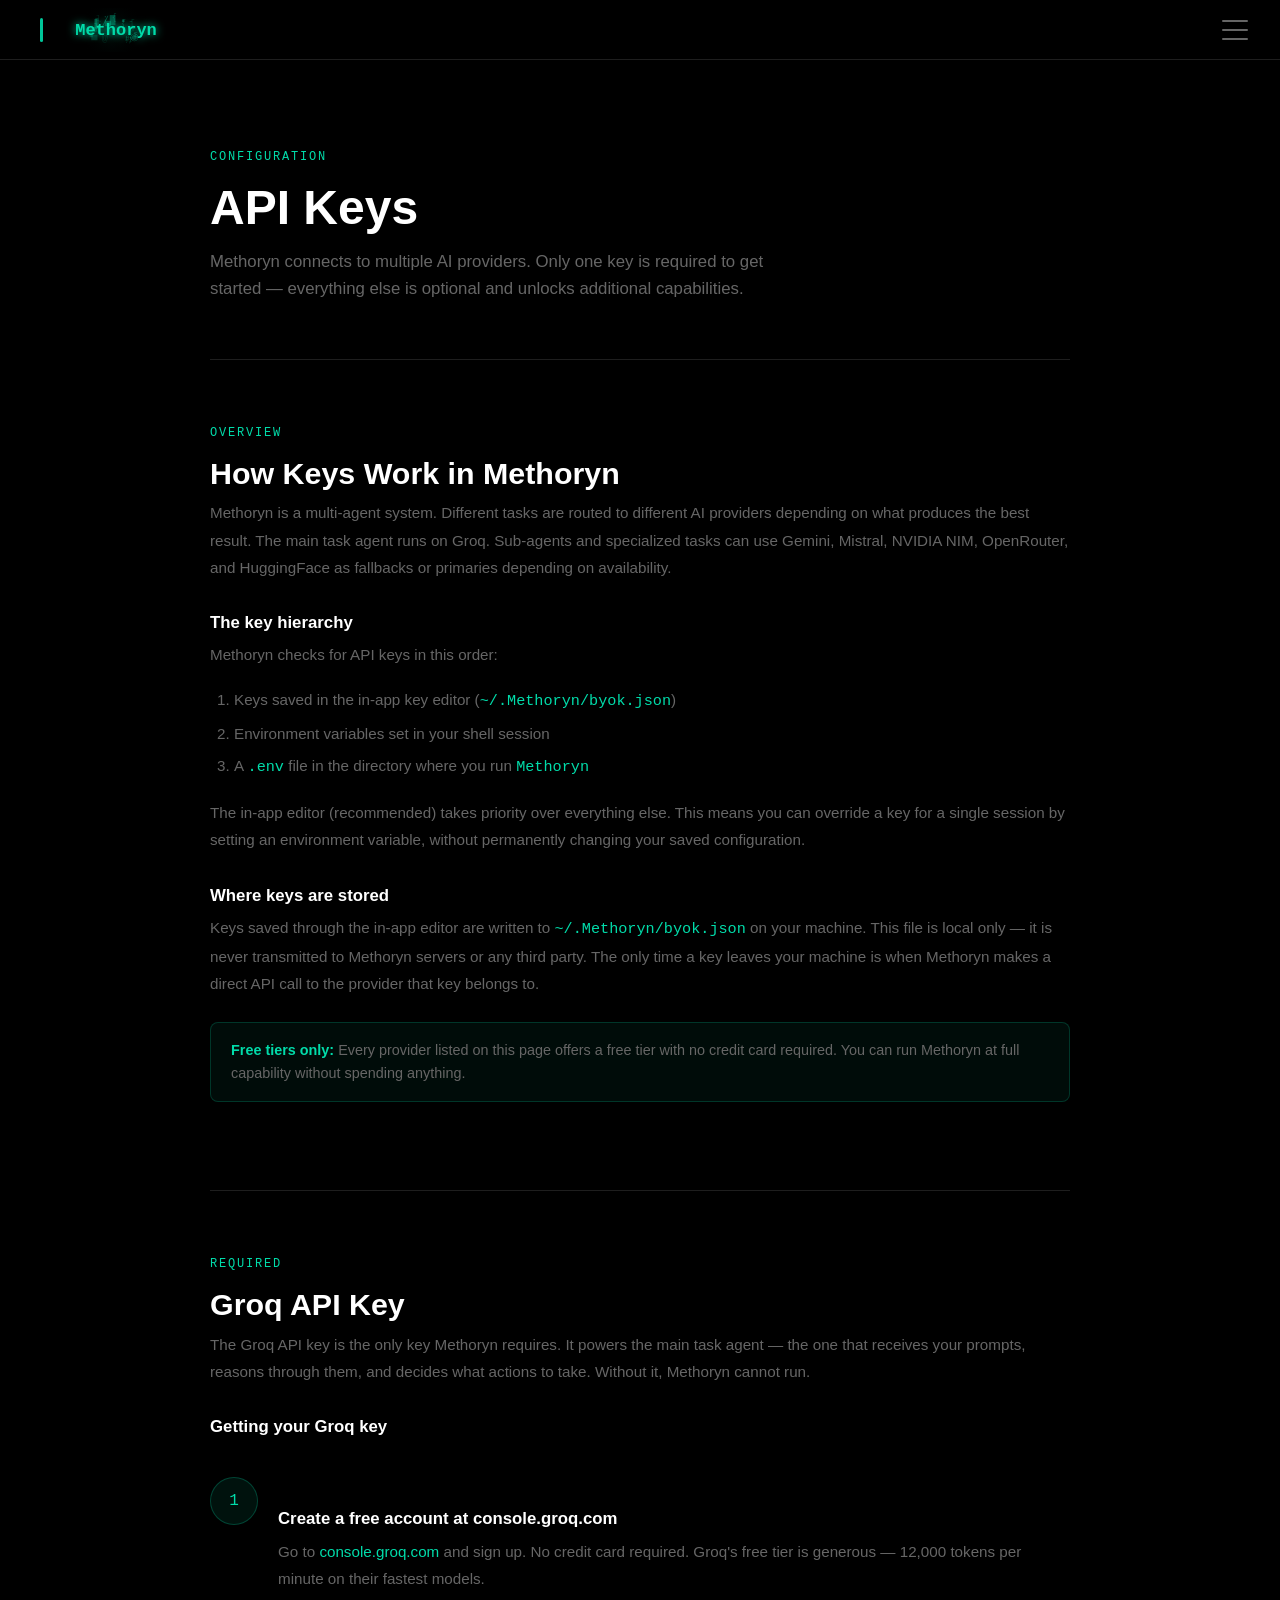
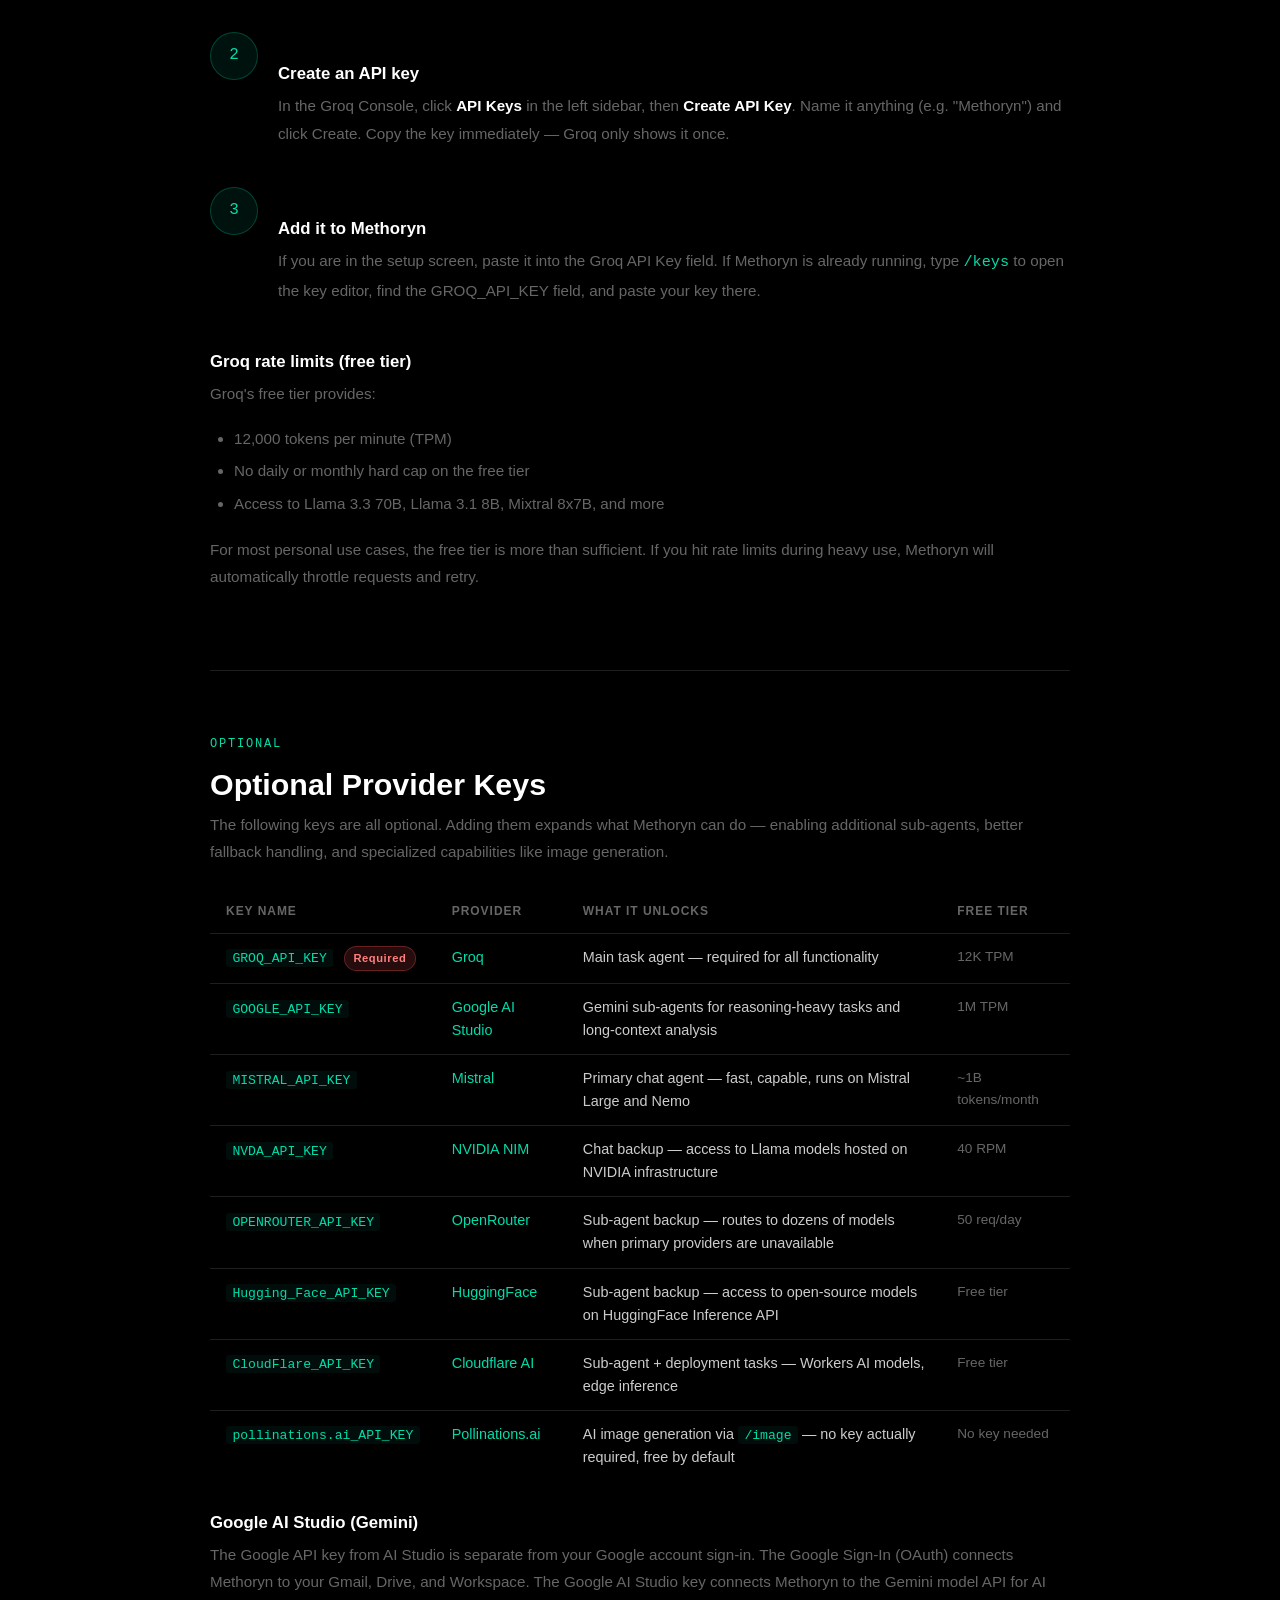
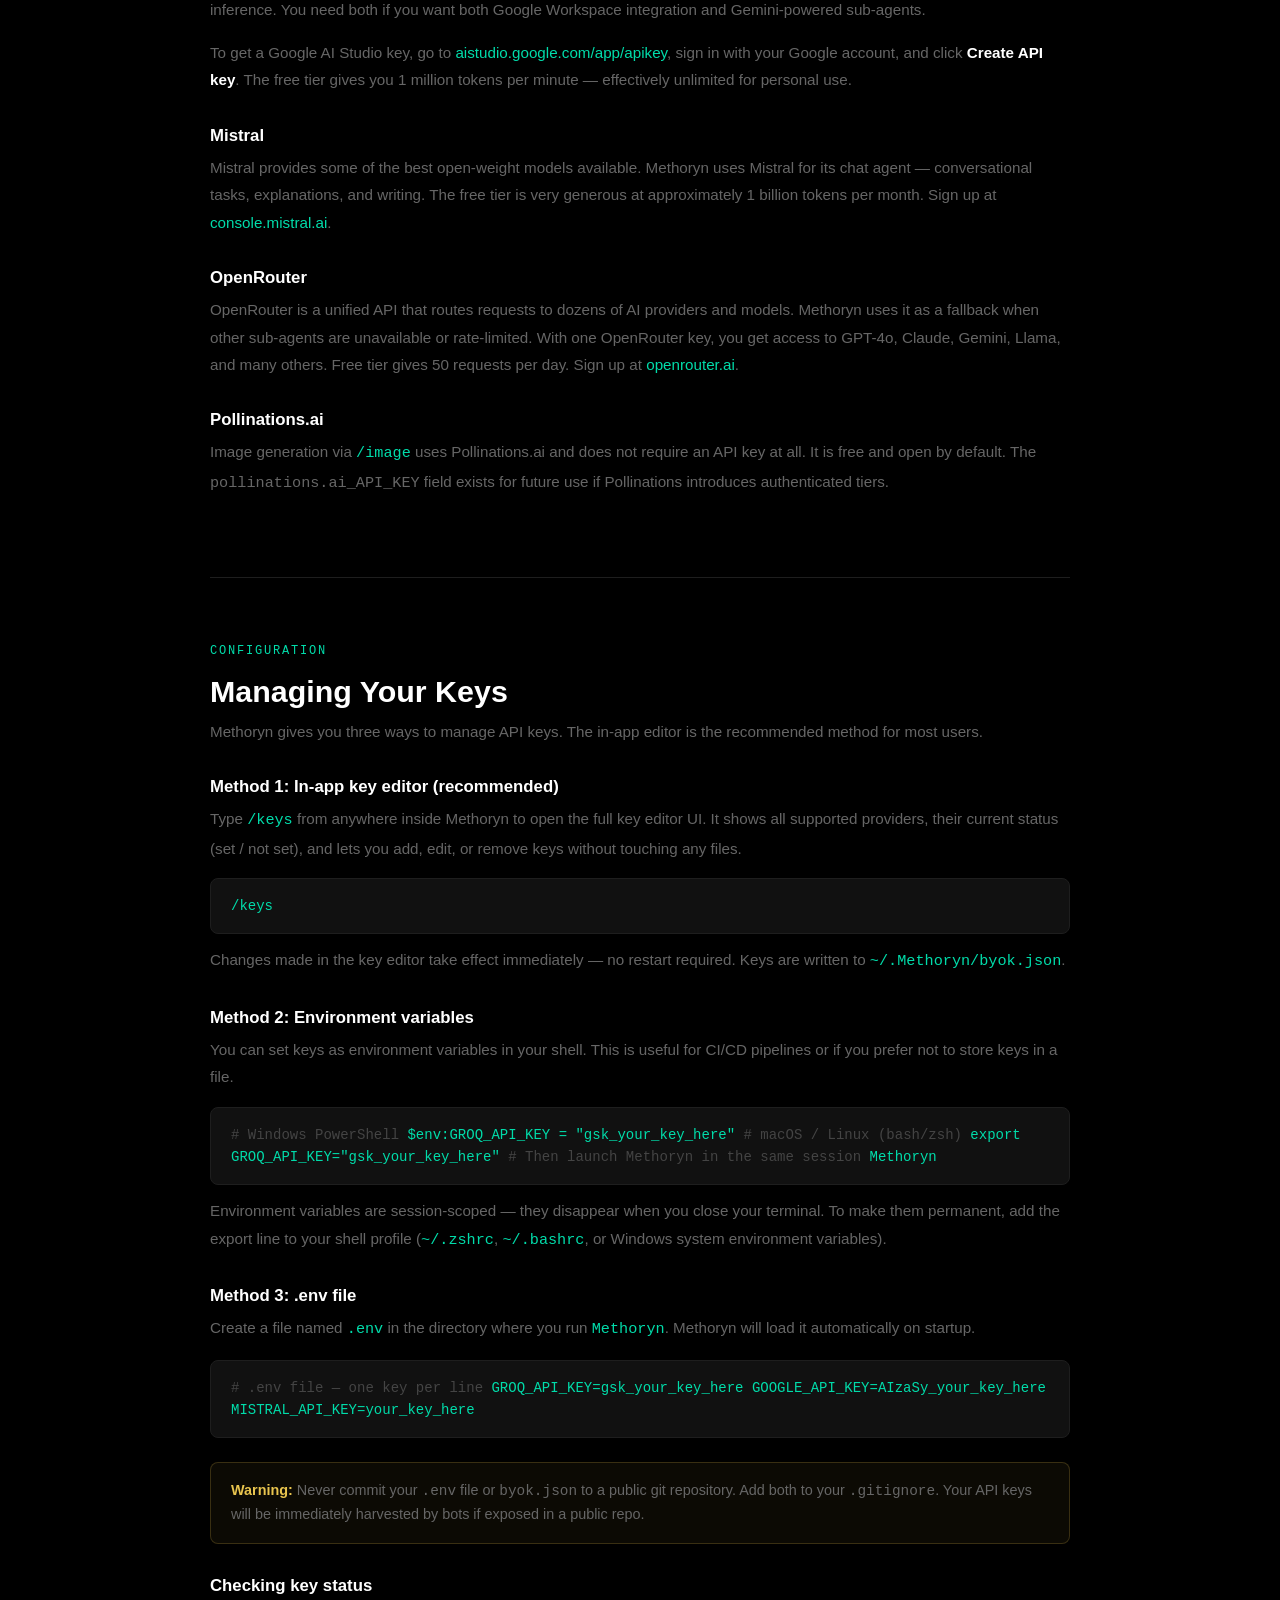
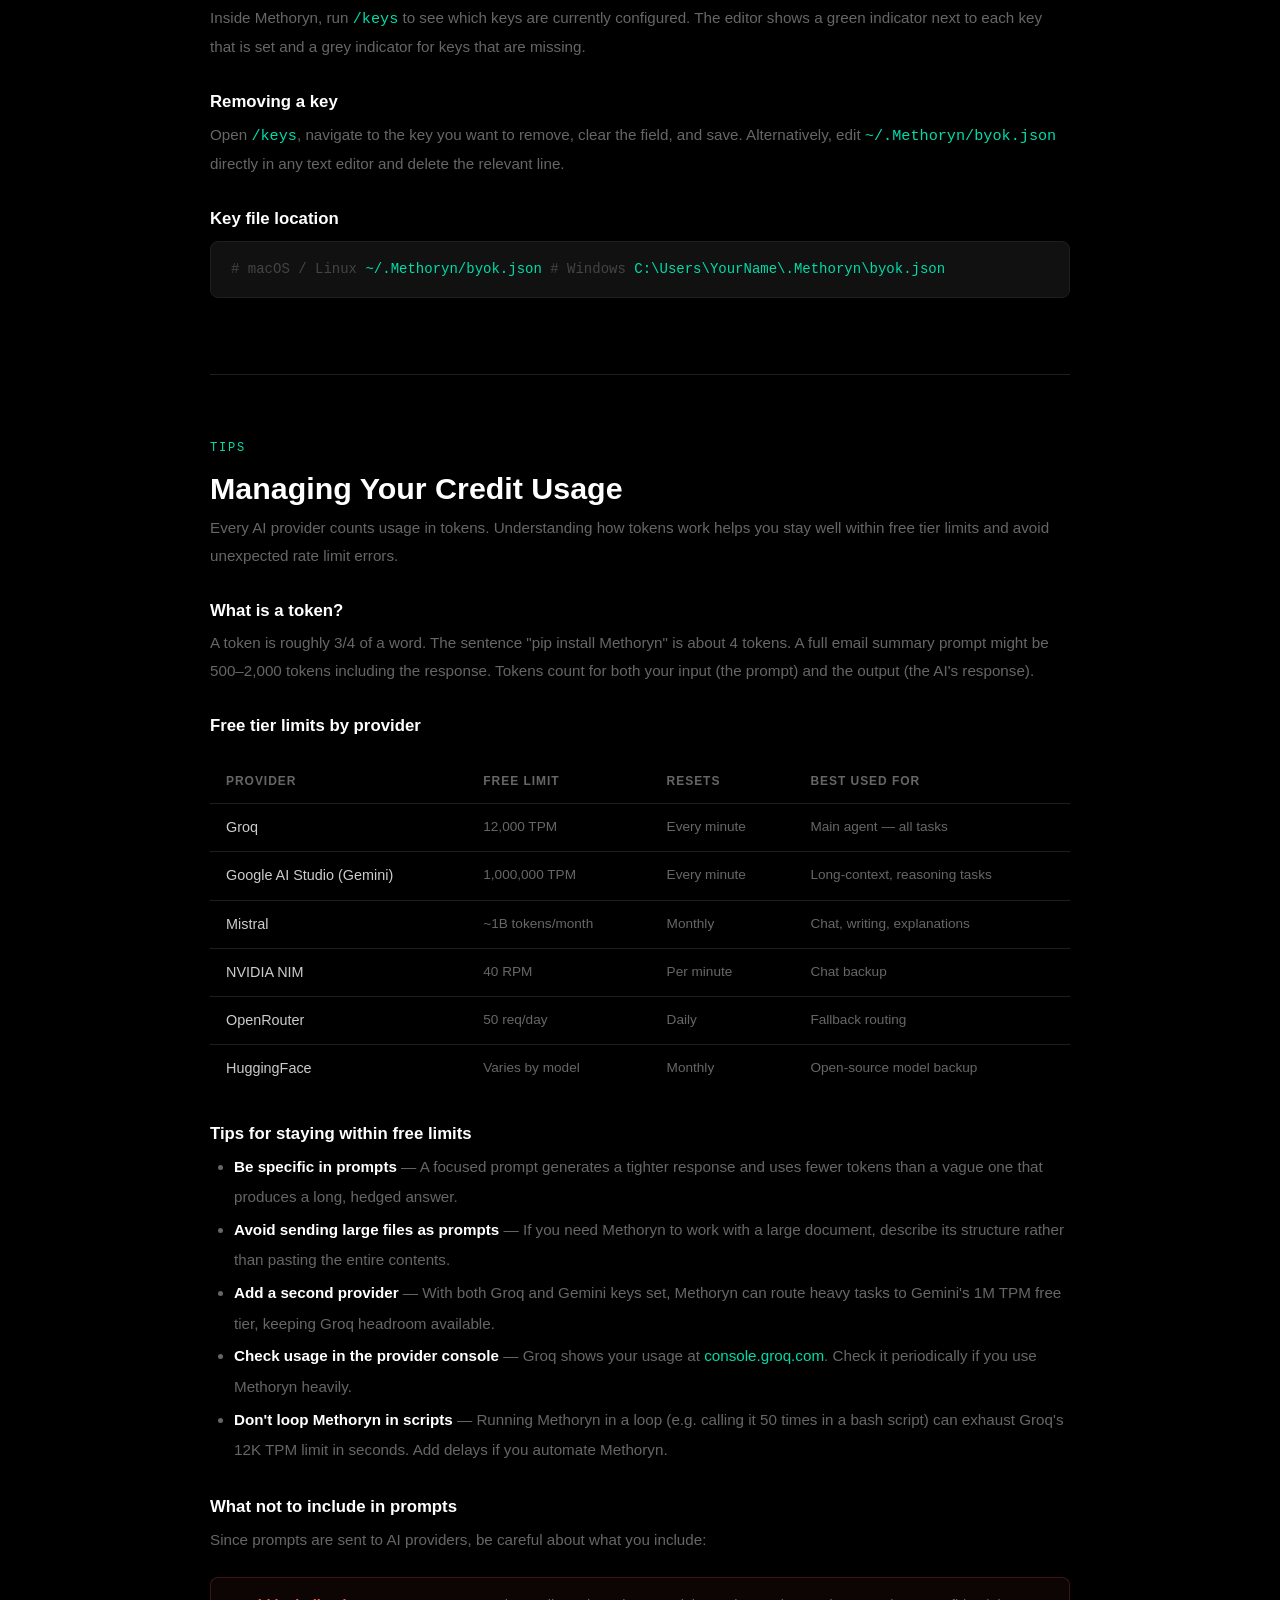
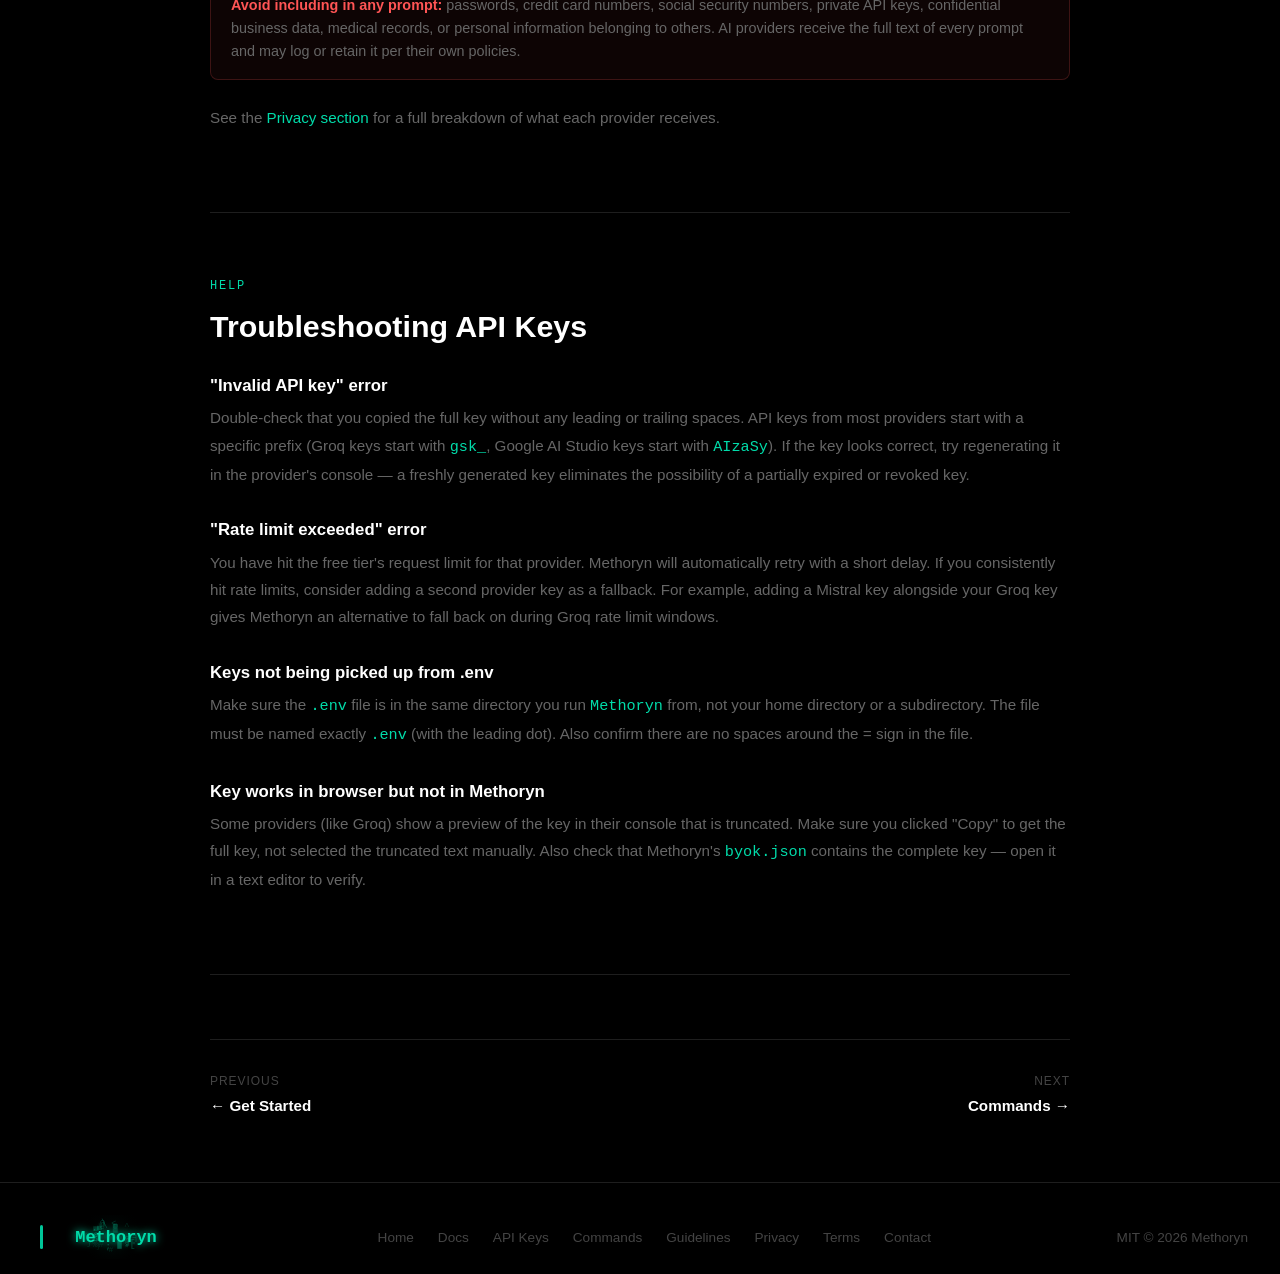
==== api-keys.html @ 59ff9426 "site: update to v0.1.38" ====
<!DOCTYPE html>
<html lang="en">
<head>
  <meta charset="UTF-8"/>
  <meta name="viewport" content="width=device-width, initial-scale=1.0"/>
  <title>API Keys — Methoryn</title>
  <meta name="description" content="Configure API keys for Methoryn — Groq, Gemini, Mistral, NVIDIA, OpenRouter, HuggingFace, Cloudflare, and more."/>
  <link rel="icon" type="image/svg+xml" href="favicon.svg"/>
  <link rel="stylesheet" href="style.css"/>
</head>
<body class="page">

  <!-- ── Nav ── -->
  <nav>
    <a class="nav-logo" href="index.html"><canvas id="Methoryn-logo-nav" style="display:block; width:160px; height:44px;"></canvas></a>
    <button class="nav-toggle" id="nav-toggle" aria-label="Open navigation menu" aria-expanded="false">
      <span></span><span></span><span></span>
    </button>
    <ul class="nav-links" id="nav-links">
      <li><a href="index.html">Home</a></li>
      <li><a href="api-keys.html" class="active">API Keys</a></li>
      <li><a href="commands.html">Commands</a></li>
      <li><a href="guidelines.html">Guidelines</a></li>
      <li><a href="https://pypi.org/project/Methoryn/#files" target="_blank" class="nav-download">⬇ Download</a></li>
      <li><a href="get-started.html" class="nav-cta">Get Started →</a></li>
    </ul>
  </nav>

  <!-- ── Page ── -->
  <div class="docs-page">
  <div class="docs-body">

    <div class="docs-hero">
      <div class="section-label">Configuration</div>
      <h1>API Keys</h1>
      <p>Methoryn connects to multiple AI providers. Only one key is required to get started — everything else is optional and unlocks additional capabilities.</p>
    </div>

    <!-- ── Overview ── -->
    <div class="docs-section" id="overview">
      <div class="section-label">Overview</div>
      <h2>How Keys Work in Methoryn</h2>
      <p>Methoryn is a multi-agent system. Different tasks are routed to different AI providers depending on what produces the best result. The main task agent runs on Groq. Sub-agents and specialized tasks can use Gemini, Mistral, NVIDIA NIM, OpenRouter, and HuggingFace as fallbacks or primaries depending on availability.</p>

      <h3>The key hierarchy</h3>
      <p>Methoryn checks for API keys in this order:</p>
      <ol>
        <li>Keys saved in the in-app key editor (<code style="color:var(--accent);">~/.Methoryn/byok.json</code>)</li>
        <li>Environment variables set in your shell session</li>
        <li>A <code style="color:var(--accent);">.env</code> file in the directory where you run <code style="color:var(--accent);">Methoryn</code></li>
      </ol>
      <p>The in-app editor (recommended) takes priority over everything else. This means you can override a key for a single session by setting an environment variable, without permanently changing your saved configuration.</p>

      <h3>Where keys are stored</h3>
      <p>Keys saved through the in-app editor are written to <code style="color:var(--accent);">~/.Methoryn/byok.json</code> on your machine. This file is local only — it is never transmitted to Methoryn servers or any third party. The only time a key leaves your machine is when Methoryn makes a direct API call to the provider that key belongs to.</p>

      <div class="docs-tip">
        <strong>Free tiers only:</strong> Every provider listed on this page offers a free tier with no credit card required. You can run Methoryn at full capability without spending anything.
      </div>
    </div>

    <!-- ── Required Keys ── -->
    <div class="docs-section" id="required">
      <div class="section-label">Required</div>
      <h2>Groq API Key</h2>
      <p>The Groq API key is the only key Methoryn requires. It powers the main task agent — the one that receives your prompts, reasons through them, and decides what actions to take. Without it, Methoryn cannot run.</p>

      <h3>Getting your Groq key</h3>
      <div class="steps">
        <div class="step">
          <div class="step-num">1</div>
          <div class="step-content">
            <h3>Create a free account at console.groq.com</h3>
            <p>Go to <a href="https://console.groq.com/" target="_blank">console.groq.com</a> and sign up. No credit card required. Groq's free tier is generous — 12,000 tokens per minute on their fastest models.</p>
          </div>
        </div>
        <div class="step">
          <div class="step-num">2</div>
          <div class="step-content">
            <h3>Create an API key</h3>
            <p>In the Groq Console, click <strong style="color:#fff;">API Keys</strong> in the left sidebar, then <strong style="color:#fff;">Create API Key</strong>. Name it anything (e.g. "Methoryn") and click Create. Copy the key immediately — Groq only shows it once.</p>
          </div>
        </div>
        <div class="step">
          <div class="step-num">3</div>
          <div class="step-content">
            <h3>Add it to Methoryn</h3>
            <p>If you are in the setup screen, paste it into the Groq API Key field. If Methoryn is already running, type <code style="color:var(--accent);">/keys</code> to open the key editor, find the GROQ_API_KEY field, and paste your key there.</p>
          </div>
        </div>
      </div>

      <h3>Groq rate limits (free tier)</h3>
      <p>Groq's free tier provides:</p>
      <ul>
        <li>12,000 tokens per minute (TPM)</li>
        <li>No daily or monthly hard cap on the free tier</li>
        <li>Access to Llama 3.3 70B, Llama 3.1 8B, Mixtral 8x7B, and more</li>
      </ul>
      <p>For most personal use cases, the free tier is more than sufficient. If you hit rate limits during heavy use, Methoryn will automatically throttle requests and retry.</p>
    </div>

    <!-- ── Optional Keys ── -->
    <div class="docs-section" id="optional">
      <div class="section-label">Optional</div>
      <h2>Optional Provider Keys</h2>
      <p>The following keys are all optional. Adding them expands what Methoryn can do — enabling additional sub-agents, better fallback handling, and specialized capabilities like image generation.</p>

      <table class="data-table">
        <thead>
          <tr>
            <th>Key Name</th>
            <th>Provider</th>
            <th>What it unlocks</th>
            <th>Free Tier</th>
          </tr>
        </thead>
        <tbody>
          <tr>
            <td><code>GROQ_API_KEY</code> <span class="badge badge-required" style="margin-left:0.4rem;">Required</span></td>
            <td><a href="https://console.groq.com/" target="_blank">Groq</a></td>
            <td>Main task agent — required for all functionality</td>
            <td class="td-dim">12K TPM</td>
          </tr>
          <tr>
            <td><code>GOOGLE_API_KEY</code></td>
            <td><a href="https://aistudio.google.com/app/apikey" target="_blank">Google AI Studio</a></td>
            <td>Gemini sub-agents for reasoning-heavy tasks and long-context analysis</td>
            <td class="td-dim">1M TPM</td>
          </tr>
          <tr>
            <td><code>MISTRAL_API_KEY</code></td>
            <td><a href="https://console.mistral.ai/" target="_blank">Mistral</a></td>
            <td>Primary chat agent — fast, capable, runs on Mistral Large and Nemo</td>
            <td class="td-dim">~1B tokens/month</td>
          </tr>
          <tr>
            <td><code>NVDA_API_KEY</code></td>
            <td><a href="https://build.nvidia.com/" target="_blank">NVIDIA NIM</a></td>
            <td>Chat backup — access to Llama models hosted on NVIDIA infrastructure</td>
            <td class="td-dim">40 RPM</td>
          </tr>
          <tr>
            <td><code>OPENROUTER_API_KEY</code></td>
            <td><a href="https://openrouter.ai/" target="_blank">OpenRouter</a></td>
            <td>Sub-agent backup — routes to dozens of models when primary providers are unavailable</td>
            <td class="td-dim">50 req/day</td>
          </tr>
          <tr>
            <td><code>Hugging_Face_API_KEY</code></td>
            <td><a href="https://huggingface.co/settings/tokens" target="_blank">HuggingFace</a></td>
            <td>Sub-agent backup — access to open-source models on HuggingFace Inference API</td>
            <td class="td-dim">Free tier</td>
          </tr>
          <tr>
            <td><code>CloudFlare_API_KEY</code></td>
            <td><a href="https://developers.cloudflare.com/" target="_blank">Cloudflare AI</a></td>
            <td>Sub-agent + deployment tasks — Workers AI models, edge inference</td>
            <td class="td-dim">Free tier</td>
          </tr>
          <tr>
            <td><code>pollinations.ai_API_KEY</code></td>
            <td><a href="https://pollinations.ai/" target="_blank">Pollinations.ai</a></td>
            <td>AI image generation via <code>/image</code> — no key actually required, free by default</td>
            <td class="td-dim">No key needed</td>
          </tr>
        </tbody>
      </table>

      <h3>Google AI Studio (Gemini)</h3>
      <p>The Google API key from AI Studio is separate from your Google account sign-in. The Google Sign-In (OAuth) connects Methoryn to your Gmail, Drive, and Workspace. The Google AI Studio key connects Methoryn to the Gemini model API for AI inference. You need both if you want both Google Workspace integration and Gemini-powered sub-agents.</p>
      <p>To get a Google AI Studio key, go to <a href="https://aistudio.google.com/app/apikey" target="_blank">aistudio.google.com/app/apikey</a>, sign in with your Google account, and click <strong style="color:#fff;">Create API key</strong>. The free tier gives you 1 million tokens per minute — effectively unlimited for personal use.</p>

      <h3>Mistral</h3>
      <p>Mistral provides some of the best open-weight models available. Methoryn uses Mistral for its chat agent — conversational tasks, explanations, and writing. The free tier is very generous at approximately 1 billion tokens per month. Sign up at <a href="https://console.mistral.ai/" target="_blank">console.mistral.ai</a>.</p>

      <h3>OpenRouter</h3>
      <p>OpenRouter is a unified API that routes requests to dozens of AI providers and models. Methoryn uses it as a fallback when other sub-agents are unavailable or rate-limited. With one OpenRouter key, you get access to GPT-4o, Claude, Gemini, Llama, and many others. Free tier gives 50 requests per day. Sign up at <a href="https://openrouter.ai/" target="_blank">openrouter.ai</a>.</p>

      <h3>Pollinations.ai</h3>
      <p>Image generation via <code style="color:var(--accent);">/image</code> uses Pollinations.ai and does not require an API key at all. It is free and open by default. The <code>pollinations.ai_API_KEY</code> field exists for future use if Pollinations introduces authenticated tiers.</p>
    </div>

    <!-- ── Managing Keys ── -->
    <div class="docs-section" id="managing">
      <div class="section-label">Configuration</div>
      <h2>Managing Your Keys</h2>
      <p>Methoryn gives you three ways to manage API keys. The in-app editor is the recommended method for most users.</p>

      <h3>Method 1: In-app key editor (recommended)</h3>
      <p>Type <code style="color:var(--accent);">/keys</code> from anywhere inside Methoryn to open the full key editor UI. It shows all supported providers, their current status (set / not set), and lets you add, edit, or remove keys without touching any files.</p>
      <div class="code-block">/keys</div>
      <p>Changes made in the key editor take effect immediately — no restart required. Keys are written to <code style="color:var(--accent);">~/.Methoryn/byok.json</code>.</p>

      <h3>Method 2: Environment variables</h3>
      <p>You can set keys as environment variables in your shell. This is useful for CI/CD pipelines or if you prefer not to store keys in a file.</p>
      <div class="code-block"><span class="comment"># Windows PowerShell</span>
$env:GROQ_API_KEY = "gsk_your_key_here"

<span class="comment"># macOS / Linux (bash/zsh)</span>
export GROQ_API_KEY="gsk_your_key_here"

<span class="comment"># Then launch Methoryn in the same session</span>
Methoryn</div>
      <p>Environment variables are session-scoped — they disappear when you close your terminal. To make them permanent, add the export line to your shell profile (<code style="color:var(--accent);">~/.zshrc</code>, <code style="color:var(--accent);">~/.bashrc</code>, or Windows system environment variables).</p>

      <h3>Method 3: .env file</h3>
      <p>Create a file named <code style="color:var(--accent);">.env</code> in the directory where you run <code style="color:var(--accent);">Methoryn</code>. Methoryn will load it automatically on startup.</p>
      <div class="code-block"><span class="comment"># .env file — one key per line</span>
GROQ_API_KEY=gsk_your_key_here
GOOGLE_API_KEY=AIzaSy_your_key_here
MISTRAL_API_KEY=your_key_here</div>

      <div class="docs-warn">
        <strong>Warning:</strong> Never commit your <code>.env</code> file or <code>byok.json</code> to a public git repository. Add both to your <code>.gitignore</code>. Your API keys will be immediately harvested by bots if exposed in a public repo.
      </div>

      <h3>Checking key status</h3>
      <p>Inside Methoryn, run <code style="color:var(--accent);">/keys</code> to see which keys are currently configured. The editor shows a green indicator next to each key that is set and a grey indicator for keys that are missing.</p>

      <h3>Removing a key</h3>
      <p>Open <code style="color:var(--accent);">/keys</code>, navigate to the key you want to remove, clear the field, and save. Alternatively, edit <code style="color:var(--accent);">~/.Methoryn/byok.json</code> directly in any text editor and delete the relevant line.</p>

      <h3>Key file location</h3>
      <div class="code-block"><span class="comment"># macOS / Linux</span>
~/.Methoryn/byok.json

<span class="comment"># Windows</span>
C:\Users\YourName\.Methoryn\byok.json</div>
    </div>

    <!-- ── Credit Usage Tips ── -->
    <div class="docs-section" id="usage-tips">
      <div class="section-label">Tips</div>
      <h2>Managing Your Credit Usage</h2>
      <p>Every AI provider counts usage in tokens. Understanding how tokens work helps you stay well within free tier limits and avoid unexpected rate limit errors.</p>

      <h3>What is a token?</h3>
      <p>A token is roughly 3/4 of a word. The sentence "pip install Methoryn" is about 4 tokens. A full email summary prompt might be 500–2,000 tokens including the response. Tokens count for both your input (the prompt) and the output (the AI's response).</p>

      <h3>Free tier limits by provider</h3>
      <table class="data-table">
        <thead>
          <tr><th>Provider</th><th>Free limit</th><th>Resets</th><th>Best used for</th></tr>
        </thead>
        <tbody>
          <tr>
            <td>Groq</td>
            <td class="td-dim">12,000 TPM</td>
            <td class="td-dim">Every minute</td>
            <td class="td-dim">Main agent — all tasks</td>
          </tr>
          <tr>
            <td>Google AI Studio (Gemini)</td>
            <td class="td-dim">1,000,000 TPM</td>
            <td class="td-dim">Every minute</td>
            <td class="td-dim">Long-context, reasoning tasks</td>
          </tr>
          <tr>
            <td>Mistral</td>
            <td class="td-dim">~1B tokens/month</td>
            <td class="td-dim">Monthly</td>
            <td class="td-dim">Chat, writing, explanations</td>
          </tr>
          <tr>
            <td>NVIDIA NIM</td>
            <td class="td-dim">40 RPM</td>
            <td class="td-dim">Per minute</td>
            <td class="td-dim">Chat backup</td>
          </tr>
          <tr>
            <td>OpenRouter</td>
            <td class="td-dim">50 req/day</td>
            <td class="td-dim">Daily</td>
            <td class="td-dim">Fallback routing</td>
          </tr>
          <tr>
            <td>HuggingFace</td>
            <td class="td-dim">Varies by model</td>
            <td class="td-dim">Monthly</td>
            <td class="td-dim">Open-source model backup</td>
          </tr>
        </tbody>
      </table>

      <h3>Tips for staying within free limits</h3>
      <ul>
        <li><strong style="color:#fff;">Be specific in prompts</strong> — A focused prompt generates a tighter response and uses fewer tokens than a vague one that produces a long, hedged answer.</li>
        <li><strong style="color:#fff;">Avoid sending large files as prompts</strong> — If you need Methoryn to work with a large document, describe its structure rather than pasting the entire contents.</li>
        <li><strong style="color:#fff;">Add a second provider</strong> — With both Groq and Gemini keys set, Methoryn can route heavy tasks to Gemini's 1M TPM free tier, keeping Groq headroom available.</li>
        <li><strong style="color:#fff;">Check usage in the provider console</strong> — Groq shows your usage at <a href="https://console.groq.com/" target="_blank">console.groq.com</a>. Check it periodically if you use Methoryn heavily.</li>
        <li><strong style="color:#fff;">Don't loop Methoryn in scripts</strong> — Running Methoryn in a loop (e.g. calling it 50 times in a bash script) can exhaust Groq's 12K TPM limit in seconds. Add delays if you automate Methoryn.</li>
      </ul>

      <h3>What not to include in prompts</h3>
      <p>Since prompts are sent to AI providers, be careful about what you include:</p>
      <div class="docs-danger">
        <strong>Avoid including in any prompt:</strong> passwords, credit card numbers, social security numbers, private API keys, confidential business data, medical records, or personal information belonging to others. AI providers receive the full text of every prompt and may log or retain it per their own policies.
      </div>
      <p>See the <a href="guidelines.html#privacy">Privacy section</a> for a full breakdown of what each provider receives.</p>
    </div>

    <!-- ── Troubleshooting ── -->
    <div class="docs-section" id="troubleshooting">
      <div class="section-label">Help</div>
      <h2>Troubleshooting API Keys</h2>

      <h3>"Invalid API key" error</h3>
      <p>Double-check that you copied the full key without any leading or trailing spaces. API keys from most providers start with a specific prefix (Groq keys start with <code style="color:var(--accent);">gsk_</code>, Google AI Studio keys start with <code style="color:var(--accent);">AIzaSy</code>). If the key looks correct, try regenerating it in the provider's console — a freshly generated key eliminates the possibility of a partially expired or revoked key.</p>

      <h3>"Rate limit exceeded" error</h3>
      <p>You have hit the free tier's request limit for that provider. Methoryn will automatically retry with a short delay. If you consistently hit rate limits, consider adding a second provider key as a fallback. For example, adding a Mistral key alongside your Groq key gives Methoryn an alternative to fall back on during Groq rate limit windows.</p>

      <h3>Keys not being picked up from .env</h3>
      <p>Make sure the <code style="color:var(--accent);">.env</code> file is in the same directory you run <code style="color:var(--accent);">Methoryn</code> from, not your home directory or a subdirectory. The file must be named exactly <code style="color:var(--accent);">.env</code> (with the leading dot). Also confirm there are no spaces around the <code>=</code> sign in the file.</p>

      <h3>Key works in browser but not in Methoryn</h3>
      <p>Some providers (like Groq) show a preview of the key in their console that is truncated. Make sure you clicked "Copy" to get the full key, not selected the truncated text manually. Also check that Methoryn's <code style="color:var(--accent);">byok.json</code> contains the complete key — open it in a text editor to verify.</p>
    </div>

    <!-- ── Page nav ── -->
    <div class="page-nav">
      <a href="get-started.html">
        <span class="nav-label">Previous</span>
        <span class="nav-title">← Get Started</span>
      </a>
      <a href="commands.html" class="next">
        <span class="nav-label">Next</span>
        <span class="nav-title">Commands →</span>
      </a>
    </div>

  </div>
  </div>

  <!-- ── Footer ── -->
  <footer>
    <canvas id="Methoryn-logo-footer" style="display:block;"></canvas>
    <div class="footer-links">
      <a href="index.html">Home</a>
      <a href="get-started.html">Docs</a>
      <a href="api-keys.html">API Keys</a>
      <a href="commands.html">Commands</a>
      <a href="guidelines.html">Guidelines</a>
      <a href="privacy.html">Privacy</a>
      <a href="terms.html">Terms</a>
      <a href="mailto:Anvyl.cli@gmail.com">Contact</a>
    </div>
    <span class="footer-copy">MIT © 2026 Methoryn</span>
  </footer>

  <script src="logo.js"></script>
  <script>
    document.addEventListener('DOMContentLoaded', function() {
      window.initMethorynLogo('Methoryn-logo-nav');
      window.initMethorynLogo('Methoryn-logo-footer');
      var toggle = document.getElementById('nav-toggle');
      var links  = document.getElementById('nav-links');
      if (toggle && links) {
        toggle.addEventListener('click', function() {
          var open = links.classList.toggle('open');
          toggle.classList.toggle('open', open);
          toggle.setAttribute('aria-expanded', open);
        });
        links.querySelectorAll('a').forEach(function(a) {
          a.addEventListener('click', function() {
            links.classList.remove('open');
            toggle.classList.remove('open');
            toggle.setAttribute('aria-expanded', 'false');
          });
        });
      }
    });
  </script>
</body>
</html>
---- style.css ----
/* ── Methoryn Site — Shared Stylesheet ─────────────────────────────────────── */

:root {
  --bg:        #000000;
  --surface:   #0d0d0d;
  --surface2:  #111111;
  --border:    #1e1e1e;
  --accent:    #00dcaa;
  --accent-dim:#00a87e;
  --text:      #cccccc;
  --text-dim:  #666666;
  --text-muted:#444444;
  --danger:    #ff5555;
  --warn:      #e8c44e;
  --radius:    8px;
  /* Cross-platform font stack: macOS → Linux → Windows → generic */
  --font-mono: 'SF Mono', 'Menlo', 'Monaco', 'Cascadia Mono', 'Segoe UI Mono',
               'Liberation Mono', 'Courier New', Courier, monospace;
  --font-sans: -apple-system, BlinkMacSystemFont, 'SF Pro Text', 'Helvetica Neue',
               'Segoe UI', 'Ubuntu', 'Roboto', 'Noto Sans', Arial, sans-serif;
}

/* ── Reset ──────────────────────────────────────────────────────────────── */
*, *::before, *::after { box-sizing: border-box; margin: 0; padding: 0; }
html { scroll-behavior: smooth; overflow-x: hidden; }

body {
  background: var(--bg);
  color: var(--text);
  font-family: var(--font-sans);
  font-size: 16px;
  line-height: 1.6;
  -webkit-font-smoothing: antialiased;
  -moz-osx-font-smoothing: grayscale;
  overflow-x: hidden;
}

a { color: var(--accent); text-decoration: none; }
a:hover { color: #fff; }

/* ── Nav ────────────────────────────────────────────────────────────────── */
nav {
  position: fixed;
  top: 0; left: 0; right: 0;
  z-index: 100;
  display: flex;
  align-items: center;
  justify-content: space-between;
  padding: 0 2rem;
  height: 60px;
  background: rgba(0,0,0,0.85);
  border-bottom: 1px solid var(--border);
  backdrop-filter: blur(12px);
}

.nav-logo { display: flex; align-items: center; text-decoration: none; flex-shrink: 0; }
.nav-logo canvas {
  display: block;
  width: 160px;
  height: 44px;
  min-width: 0;
  /* Canvas bitmap is always 160×44; CSS scales the display */
}

/* nav-links and nav-cta are now defined in the hamburger section below */

/* ── Hamburger toggle — always visible ──────────────────────────────────── */
.nav-toggle {
  display: flex;
  flex-direction: column;
  justify-content: space-between;
  width: 26px;
  height: 20px;
  background: none;
  border: none;
  cursor: pointer;
  padding: 0;
  flex-shrink: 0;
  z-index: 101;
}

.nav-toggle span {
  display: block;
  width: 100%;
  height: 2px;
  background: var(--text-dim);
  border-radius: 2px;
  transition: transform 0.25s ease, opacity 0.25s ease, background 0.2s;
}

.nav-toggle:hover span { background: var(--accent); }

/* Animate to ✕ when open */
.nav-toggle.open span:nth-child(1) { transform: translateY(9px) rotate(45deg); }
.nav-toggle.open span:nth-child(2) { opacity: 0; }
.nav-toggle.open span:nth-child(3) { transform: translateY(-9px) rotate(-45deg); }

/* Nav links — hidden by default, revealed by hamburger on ALL screen sizes */
.nav-links {
  display: none;
  position: absolute;
  top: 60px;
  right: 0;
  min-width: 220px;
  flex-direction: column;
  gap: 0;
  list-style: none;
  background: rgba(8,8,8,0.98);
  border: 1px solid var(--border);
  border-top: none;
  border-radius: 0 0 var(--radius) var(--radius);
  box-shadow: 0 8px 32px rgba(0,0,0,0.6);
  z-index: 200;
  overflow: hidden;
}

.nav-links.open {
  display: flex;
}

.nav-links li { width: 100%; }

.nav-links a {
  display: block;
  padding: 0.8rem 1.5rem;
  color: var(--text-dim);
  font-size: 0.9rem;
  letter-spacing: 0.04em;
  transition: color 0.2s, background 0.2s;
  border-bottom: 1px solid rgba(255,255,255,0.04);
}

.nav-links li:last-child a { border-bottom: none; }

.nav-links a:hover,
.nav-links a.active { color: var(--accent); background: rgba(0,220,170,0.05); }

.nav-links .nav-cta {
  margin: 0.5rem 1rem;
  display: block;
  text-align: center;
  padding: 0.55rem 1rem;
  border-radius: var(--radius);
  background: var(--accent);
  color: #000 !important;
  font-weight: 600;
  font-size: 0.88rem;
  border-bottom: none !important;
}

.nav-links .nav-cta:hover { background: #fff; }

.nav-links .nav-download {
  margin: 0 1rem 0;
  display: block;
  text-align: center;
  padding: 0.5rem 1rem;
  border-radius: var(--radius);
  border: 1px solid var(--accent);
  color: var(--accent) !important;
  font-size: 0.85rem;
  font-weight: 600;
  border-bottom: none !important;
  background: none;
}

.nav-download {
  background: transparent;
  color: var(--accent) !important;
  border: 1px solid var(--accent);
  padding: 0.35rem 0.9rem;
  border-radius: var(--radius);
  font-weight: 600;
  font-size: 0.82rem;
  transition: background 0.2s, color 0.2s;
  white-space: nowrap;
}
.nav-download:hover {
  background: var(--accent);
  color: #000 !important;
}

/* ── Page wrapper ───────────────────────────────────────────────────────── */
.page { padding-top: 60px; }

/* ── Section base ───────────────────────────────────────────────────────── */
section { padding: 5rem 2rem; }

.container {
  max-width: 1000px;
  margin: 0 auto;
}

.section-label {
  font-family: var(--font-mono);
  font-size: 0.75rem;
  color: var(--accent);
  letter-spacing: 0.15em;
  text-transform: uppercase;
  margin-bottom: 0.75rem;
}

h1, h2, h3 { color: #fff; font-weight: 700; line-height: 1.2; overflow-wrap: break-word; word-break: break-word; }
h1 { font-size: clamp(1.85rem, 5.5vw, 4rem); }
h2 { font-size: clamp(1.5rem, 3vw, 2.2rem); margin-bottom: 1rem; }
h3 { font-size: 1.1rem; margin-bottom: 0.5rem; }

p { color: var(--text); margin-bottom: 1rem; }

/* ── Hero ───────────────────────────────────────────────────────────────── */
.hero {
  min-height: 100vh;
  display: flex;
  align-items: center;
  padding: 4rem 2rem 2rem;
  position: relative;
  overflow: hidden;
}

.hero::before {
  content: '';
  position: absolute;
  top: -200px; left: -200px;
  width: 700px; height: 700px;
  background: radial-gradient(circle, rgba(0,220,170,0.06) 0%, transparent 70%);
  pointer-events: none;
}

.hero-inner {
  max-width: 1000px;
  margin: 0 auto;
  width: 100%;
}

.hero-badge {
  display: inline-flex;
  align-items: center;
  gap: 0.5rem;
  background: rgba(0,220,170,0.08);
  border: 1px solid rgba(0,220,170,0.25);
  border-radius: 100px;
  padding: 0.3rem 0.9rem;
  font-family: var(--font-mono);
  font-size: 0.75rem;
  color: var(--accent);
  margin-bottom: 2rem;
}

.hero-badge span { width: 6px; height: 6px; border-radius: 50%; background: var(--accent); display: inline-block; animation: pulse 2s infinite; }

@keyframes pulse {
  0%, 100% { opacity: 1; }
  50% { opacity: 0.3; }
}

.hero h1 { margin-bottom: 1.5rem; }
.hero h1 em { font-style: normal; color: var(--accent); }

.hero-sub {
  font-size: 1.15rem;
  color: var(--text-dim);
  max-width: 560px;
  margin-bottom: 2.5rem;
  line-height: 1.7;
}

.hero-actions { display: flex; gap: 1rem; flex-wrap: wrap; margin-bottom: 3.5rem; }

.btn {
  display: inline-flex;
  align-items: center;
  gap: 0.5rem;
  padding: 0.75rem 1.75rem;
  border-radius: var(--radius);
  font-weight: 600;
  font-size: 0.95rem;
  cursor: pointer;
  transition: all 0.2s;
  border: none;
  text-decoration: none;
}

.btn-primary {
  background: var(--accent);
  color: #000;
}
.btn-primary:hover {
  background: #fff;
  color: #000;
  transform: translateY(-2px);
  box-shadow: 0 8px 24px rgba(0,220,170,0.25);
}

.btn-secondary {
  background: transparent;
  color: var(--text);
  border: 1px solid var(--border);
}
.btn-secondary:hover {
  border-color: var(--accent);
  color: var(--accent);
  transform: translateY(-2px);
}

.btn-download {
  background: transparent;
  color: var(--accent);
  border: 1.5px solid var(--accent);
}
.btn-download:hover {
  background: var(--accent);
  color: #000;
  transform: translateY(-2px);
  box-shadow: 0 8px 24px rgba(0,220,170,0.2);
}

/* ── Install box ────────────────────────────────────────────────────────── */
.install-box {
  display: inline-flex;
  align-items: center;
  gap: 1rem;
  background: var(--surface);
  border: 1px solid var(--border);
  border-radius: var(--radius);
  padding: 0.85rem 1.25rem;
  font-family: var(--font-mono);
  font-size: 0.95rem;
  color: var(--accent);
  max-width: 100%;
}

.install-box .prompt { color: var(--text-muted); user-select: none; }

.copy-btn {
  background: none;
  border: 1px solid var(--border);
  color: var(--text-dim);
  padding: 0.3rem 0.7rem;
  border-radius: 4px;
  font-size: 0.75rem;
  cursor: pointer;
  transition: all 0.2s;
  white-space: nowrap;
}
.copy-btn:hover { border-color: var(--accent); color: var(--accent); }
.copy-btn.copied { border-color: var(--accent); color: var(--accent); }

/* ── Feature grid ───────────────────────────────────────────────────────── */
.features-grid {
  display: grid;
  grid-template-columns: repeat(auto-fit, minmax(280px, 1fr));
  gap: 1.25rem;
  margin-top: 3rem;
}

.feature-card {
  background: var(--surface);
  border: 1px solid var(--border);
  border-radius: var(--radius);
  padding: 1.75rem;
  transition: border-color 0.2s, transform 0.2s;
}

.feature-card:hover {
  border-color: rgba(0,220,170,0.3);
  transform: translateY(-3px);
}

.feature-icon {
  font-size: 1.5rem;
  margin-bottom: 1rem;
}

.feature-card h3 { color: #fff; margin-bottom: 0.5rem; }
.feature-card p { color: var(--text-dim); font-size: 0.9rem; margin: 0; }

/* ── Divider ────────────────────────────────────────────────────────────── */
.divider {
  border: none;
  border-top: 1px solid var(--border);
  margin: 0;
}

/* ── Keys table ─────────────────────────────────────────────────────────── */
.keys-grid {
  display: grid;
  grid-template-columns: repeat(auto-fit, minmax(300px, 1fr));
  gap: 1rem;
  margin-top: 2rem;
}

.key-card {
  background: var(--surface);
  border: 1px solid var(--border);
  border-radius: var(--radius);
  padding: 1.25rem 1.5rem;
  display: flex;
  flex-direction: column;
  gap: 0.4rem;
}

.key-card .key-name {
  font-family: var(--font-mono);
  font-size: 0.85rem;
  color: var(--accent);
}

.key-card .key-desc {
  font-size: 0.875rem;
  color: var(--text-dim);
}

.badge {
  display: inline-block;
  font-size: 0.7rem;
  padding: 0.15rem 0.55rem;
  border-radius: 100px;
  font-weight: 600;
  letter-spacing: 0.05em;
}

.badge-required { background: rgba(255,85,85,0.15); color: #ff8080; border: 1px solid rgba(255,85,85,0.3); }
.badge-free     { background: rgba(0,220,170,0.1);  color: var(--accent); border: 1px solid rgba(0,220,170,0.25); }
.badge-optional { background: rgba(102,102,102,0.15); color: #888; border: 1px solid #333; }

/* ── Steps ──────────────────────────────────────────────────────────────── */
.steps { display: flex; flex-direction: column; gap: 1.5rem; margin-top: 2.5rem; }

.step {
  display: grid;
  grid-template-columns: 48px 1fr;
  gap: 1.25rem;
  align-items: start;
}

.step-num {
  width: 48px; height: 48px;
  border-radius: 50%;
  background: rgba(0,220,170,0.08);
  border: 1px solid rgba(0,220,170,0.25);
  display: flex; align-items: center; justify-content: center;
  font-family: var(--font-mono);
  font-size: 1rem;
  color: var(--accent);
  flex-shrink: 0;
}

.step-content h3 { color: #fff; margin-bottom: 0.35rem; font-size: 1rem; }
.step-content p  { color: var(--text-dim); font-size: 0.9rem; margin: 0; }

/* ── Code blocks ────────────────────────────────────────────────────────── */
.code-block {
  background: var(--surface2);
  border: 1px solid var(--border);
  border-radius: var(--radius);
  padding: 1rem 1.25rem;
  font-family: var(--font-mono);
  font-size: 0.875rem;
  color: var(--accent);
  overflow-x: auto;
  margin: 0.75rem 0;
}

.code-block .comment { color: var(--text-muted); }

/* ── Table ──────────────────────────────────────────────────────────────── */
.data-table {
  width: 100%;
  border-collapse: collapse;
  margin-top: 1.5rem;
  font-size: 0.9rem;
}

.data-table th {
  text-align: left;
  padding: 0.75rem 1rem;
  color: var(--text-dim);
  font-size: 0.75rem;
  font-weight: 600;
  letter-spacing: 0.08em;
  text-transform: uppercase;
  border-bottom: 1px solid var(--border);
}

.data-table td {
  padding: 0.75rem 1rem;
  border-bottom: 1px solid var(--border);
  color: var(--text);
  vertical-align: top;
}

.data-table tr:last-child td { border-bottom: none; }
.data-table tr:hover td { background: rgba(255,255,255,0.02); }

.data-table code {
  font-family: var(--font-mono);
  font-size: 0.82rem;
  color: var(--accent);
  background: rgba(0,220,170,0.06);
  padding: 0.1rem 0.4rem;
  border-radius: 3px;
}

.td-dim { color: var(--text-dim) !important; font-size: 0.85rem; }

/* ── Terminal mockup ────────────────────────────────────────────────────── */
.terminal {
  background: #080808;
  border: 1px solid var(--border);
  border-radius: var(--radius);
  overflow: hidden;
  margin-top: 2rem;
}

.terminal-bar {
  background: #111;
  border-bottom: 1px solid var(--border);
  padding: 0.6rem 1rem;
  display: flex;
  align-items: center;
  gap: 0.5rem;
}

.terminal-dot {
  width: 10px; height: 10px;
  border-radius: 50%;
}

.terminal-body {
  padding: 1.25rem 1.5rem;
  font-family: var(--font-mono);
  font-size: 0.85rem;
  line-height: 1.8;
}

.t-prompt   { color: var(--accent); }
.t-cmd      { color: #fff; }
.t-out      { color: var(--text-dim); }
.t-success  { color: var(--accent); }
.t-dim      { color: var(--text-muted); }

/* ── CTA banner ─────────────────────────────────────────────────────────── */
.cta-banner {
  background: var(--surface);
  border: 1px solid var(--border);
  border-radius: 12px;
  padding: 3.5rem 2rem;
  text-align: center;
  position: relative;
  overflow: hidden;
}

.cta-banner::before {
  content: '';
  position: absolute;
  bottom: -100px; right: -100px;
  width: 400px; height: 400px;
  background: radial-gradient(circle, rgba(0,220,170,0.05) 0%, transparent 70%);
  pointer-events: none;
}

.cta-banner h2 { margin-bottom: 0.75rem; }
.cta-banner p  { color: var(--text-dim); margin-bottom: 2rem; }

/* ── Footer ─────────────────────────────────────────────────────────────── */
footer {
  border-top: 1px solid var(--border);
  padding: 2rem;
  display: flex;
  align-items: center;
  justify-content: space-between;
  flex-wrap: wrap;
  gap: 1rem;
}

footer canvas {
  display: block;
  width: 160px;
  height: 44px;
  max-width: 160px;
}

.footer-links { display: flex; gap: 1.5rem; }
.footer-links a { color: var(--text-muted); font-size: 0.85rem; }
.footer-links a:hover { color: var(--accent); }

.footer-copy { color: var(--text-muted); font-size: 0.85rem; }

/* ── Docs pages (full-width, no sidebar) ────────────────────────────────── */
.docs-page {
  width: 100%;
  padding: 2.5rem 2rem 4rem;
}

.docs-body {
  max-width: 860px;
  margin: 0 auto;
}

.docs-hero {
  padding: 3rem 0 3.5rem;
  border-bottom: 1px solid var(--border);
  margin-bottom: 4rem;
}

.docs-hero h1 { font-size: clamp(2rem, 5vw, 3rem); margin-bottom: 0.75rem; }
.docs-hero p  { color: var(--text-dim); font-size: 1.05rem; max-width: 600px; margin: 0; }

.docs-section {
  padding: 0 0 4rem;
  border-bottom: 1px solid var(--border);
  margin-bottom: 4rem;
}

.docs-section:last-child { border-bottom: none; margin-bottom: 0; padding-bottom: 2rem; }

.docs-section h2 { font-size: clamp(1.4rem, 3vw, 1.9rem); margin-bottom: 0.5rem; }
.docs-section h3 { font-size: 1.05rem; color: #fff; margin: 2rem 0 0.5rem; }
.docs-section p  { color: var(--text-dim); font-size: 0.95rem; line-height: 1.8; margin-bottom: 1rem; }
.docs-section ul, .docs-section ol { color: var(--text-dim); font-size: 0.95rem; line-height: 2; padding-left: 1.5rem; margin-bottom: 1rem; }
.docs-section li { margin-bottom: 0.15rem; }

.docs-tip {
  margin: 1.5rem 0;
  padding: 1rem 1.25rem;
  background: rgba(0,220,170,0.05);
  border: 1px solid rgba(0,220,170,0.2);
  border-radius: var(--radius);
  font-size: 0.9rem;
  color: var(--text-dim);
}

.docs-tip strong { color: var(--accent); }

.docs-warn {
  margin: 1.5rem 0;
  padding: 1rem 1.25rem;
  background: rgba(232,196,78,0.05);
  border: 1px solid rgba(232,196,78,0.2);
  border-radius: var(--radius);
  font-size: 0.9rem;
  color: var(--text-dim);
}

.docs-warn strong { color: var(--warn); }

.docs-danger {
  margin: 1.5rem 0;
  padding: 1rem 1.25rem;
  background: rgba(255,85,85,0.05);
  border: 1px solid rgba(255,85,85,0.2);
  border-radius: var(--radius);
  font-size: 0.9rem;
  color: var(--text-dim);
}

.docs-danger strong { color: var(--danger); }

/* page-nav — prev/next links at the bottom of each doc page */
.page-nav {
  display: flex;
  justify-content: space-between;
  align-items: center;
  padding: 2rem 0 0;
  margin-top: 2rem;
  border-top: 1px solid var(--border);
  gap: 1rem;
}

.page-nav a {
  display: flex;
  flex-direction: column;
  gap: 0.2rem;
  color: var(--text-dim);
  font-size: 0.875rem;
  transition: color 0.2s;
}

.page-nav a:hover { color: var(--accent); }
.page-nav .nav-label { font-size: 0.75rem; color: var(--text-muted); letter-spacing: 0.08em; text-transform: uppercase; }
.page-nav .nav-title { color: #fff; font-weight: 600; font-size: 0.95rem; }
.page-nav .next { text-align: right; }

/* ── Responsive ─────────────────────────────────────────────────────────── */
@media (max-width: 900px) {
  /* Shrink logo canvas on tablet/mobile */
  .nav-logo canvas {
    width: 120px !important;
    height: 33px !important;
    min-width: 0 !important;
  }

  /* Page offset */
  .page { padding-top: 60px; }

  /* Hero */
  .hero {
    padding: 3rem 1.25rem 4rem;
    min-height: auto;
  }

  .hero h1 {
    font-size: clamp(1.65rem, 7.5vw, 2.4rem);
    line-height: 1.25;
    word-break: break-word;
    overflow-wrap: break-word;
  }

  .docs-hero h1 {
    font-size: clamp(1.5rem, 7vw, 2.2rem);
    word-break: break-word;
    overflow-wrap: break-word;
  }

  .hero-sub { font-size: 1rem; }

  .hero-actions {
    flex-direction: column;
    align-items: flex-start;
  }

  .hero-actions .btn { width: 100%; justify-content: center; }

  /* Install box */
  .install-box {
    display: flex;
    flex-wrap: wrap;
    gap: 0.5rem;
    width: 100%;
    padding: 0.85rem 1rem;
  }

  .install-box #install-cmd,
  .install-box #install-cmd-2 {
    flex: 1;
    min-width: 0;
    overflow: hidden;
    text-overflow: ellipsis;
    white-space: nowrap;
    font-size: 0.85rem;
  }

  /* Terminal */
  .terminal {
    max-width: 100% !important;
    overflow-x: auto;
    -webkit-overflow-scrolling: touch;
  }

  .terminal-body {
    font-size: 0.78rem;
    padding: 1rem;
    white-space: pre;
    overflow-x: auto;
    min-width: 0;
  }

  /* Tables */
  .data-table {
    display: block;
    overflow-x: auto;
    -webkit-overflow-scrolling: touch;
    white-space: nowrap;
    font-size: 0.82rem;
    border: 1px solid var(--border);
    border-radius: var(--radius);
  }

  .data-table th,
  .data-table td {
    padding: 0.6rem 0.85rem;
  }

  /* Grids */
  .features-grid,
  .keys-grid {
    grid-template-columns: 1fr;
  }

  /* Steps */
  .step {
    grid-template-columns: 40px 1fr;
    gap: 1rem;
  }

  .step-num {
    width: 40px;
    height: 40px;
    font-size: 0.9rem;
  }

  /* Sections */
  section { padding: 3rem 1.25rem; }

  /* Docs */
  .docs-page { padding: 4rem 1.25rem 3rem; }

  /* Page nav */
  .page-nav { flex-direction: column; align-items: flex-start; }
  .page-nav .next { text-align: left; }

  /* Footer */
  footer {
    flex-direction: column;
    align-items: flex-start;
    padding: 1.75rem 1.25rem;
    gap: 1.25rem;
  }

  .footer-links {
    flex-wrap: wrap;
    gap: 0.75rem 1.25rem;
  }

  /* CTA banner */
  .cta-banner {
    padding: 2.5rem 1.25rem;
  }

  .cta-banner .install-box {
    width: 100%;
    justify-content: flex-start;
  }

  /* Code blocks */
  .code-block {
    font-size: 0.8rem;
    overflow-x: auto;
    -webkit-overflow-scrolling: touch;
  }
}

/* Very small screens (< 400px) */
@media (max-width: 400px) {
  .hero h1 { font-size: 1.8rem; }
  .nav-logo canvas { width: 100px !important; max-width: 100px !important; height: 28px !important; }
  .install-box { font-size: 0.8rem; }
  .terminal-body { font-size: 0.72rem; }
}
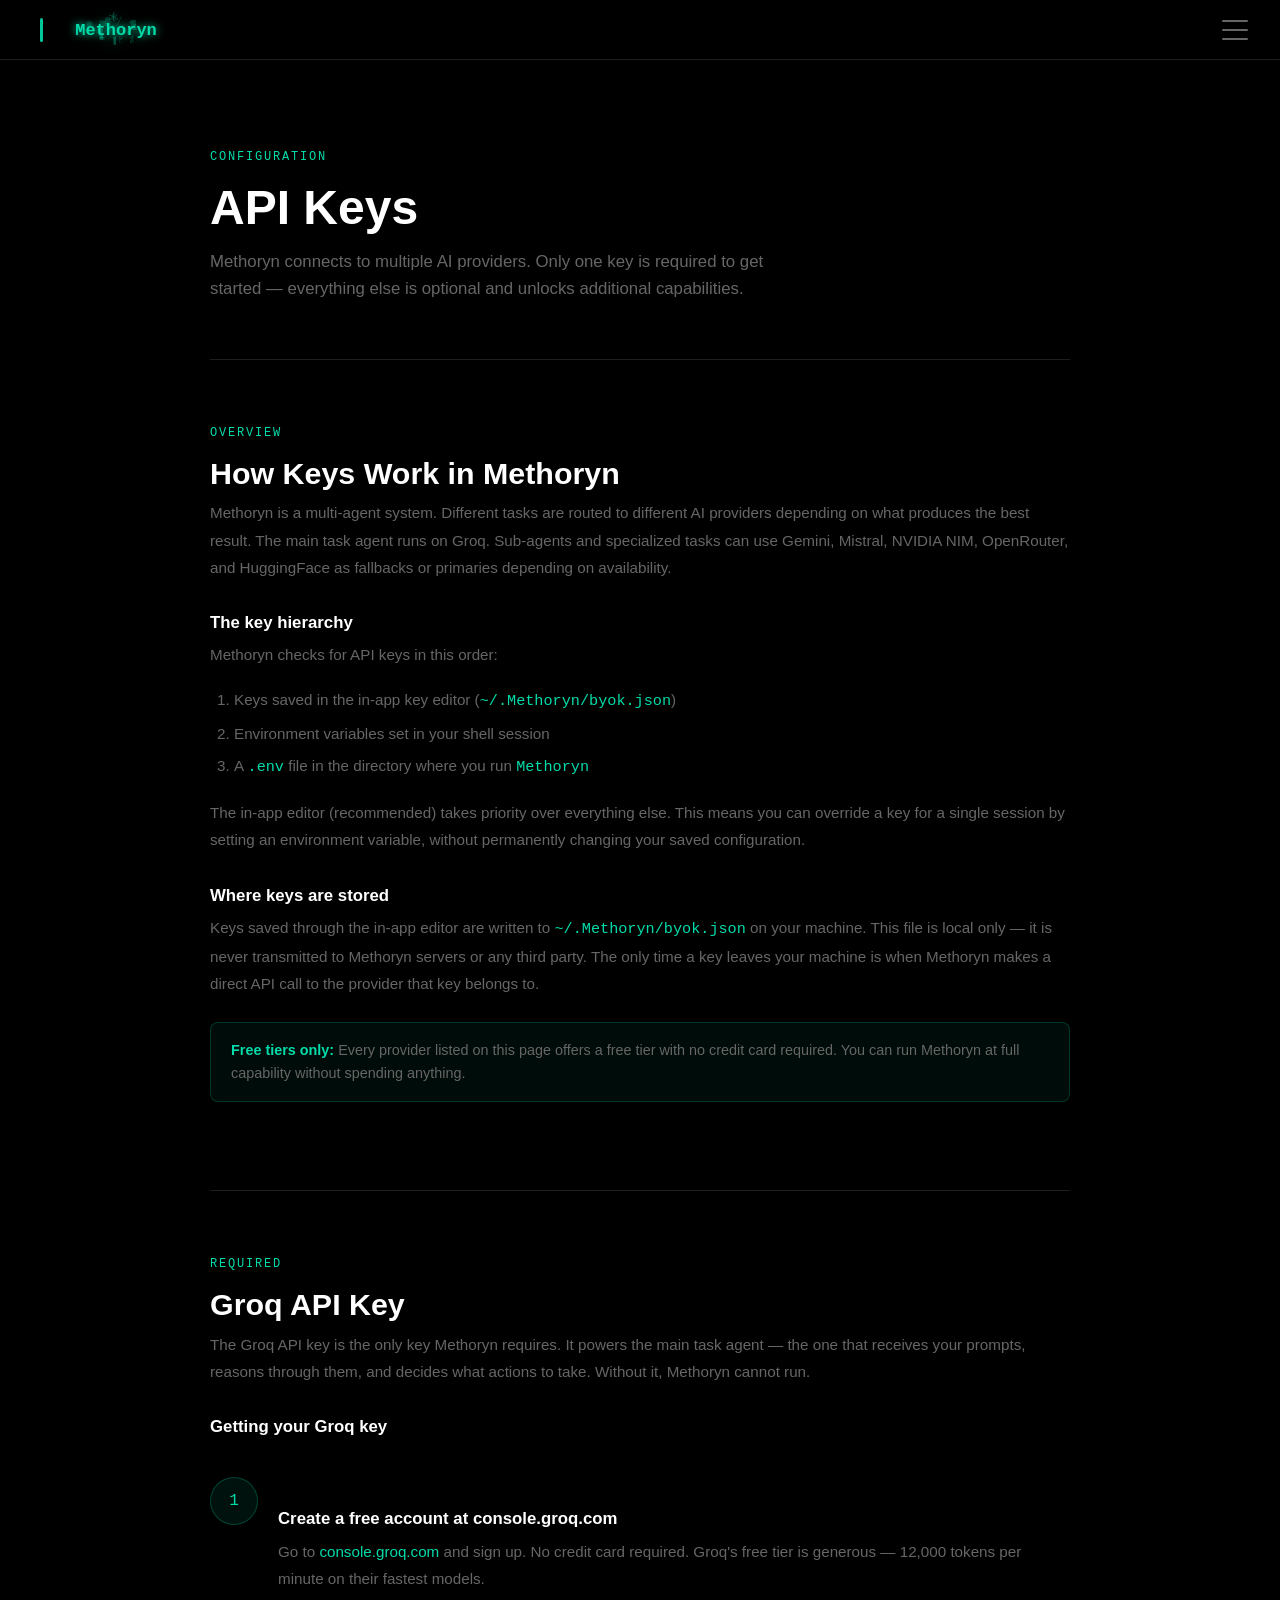
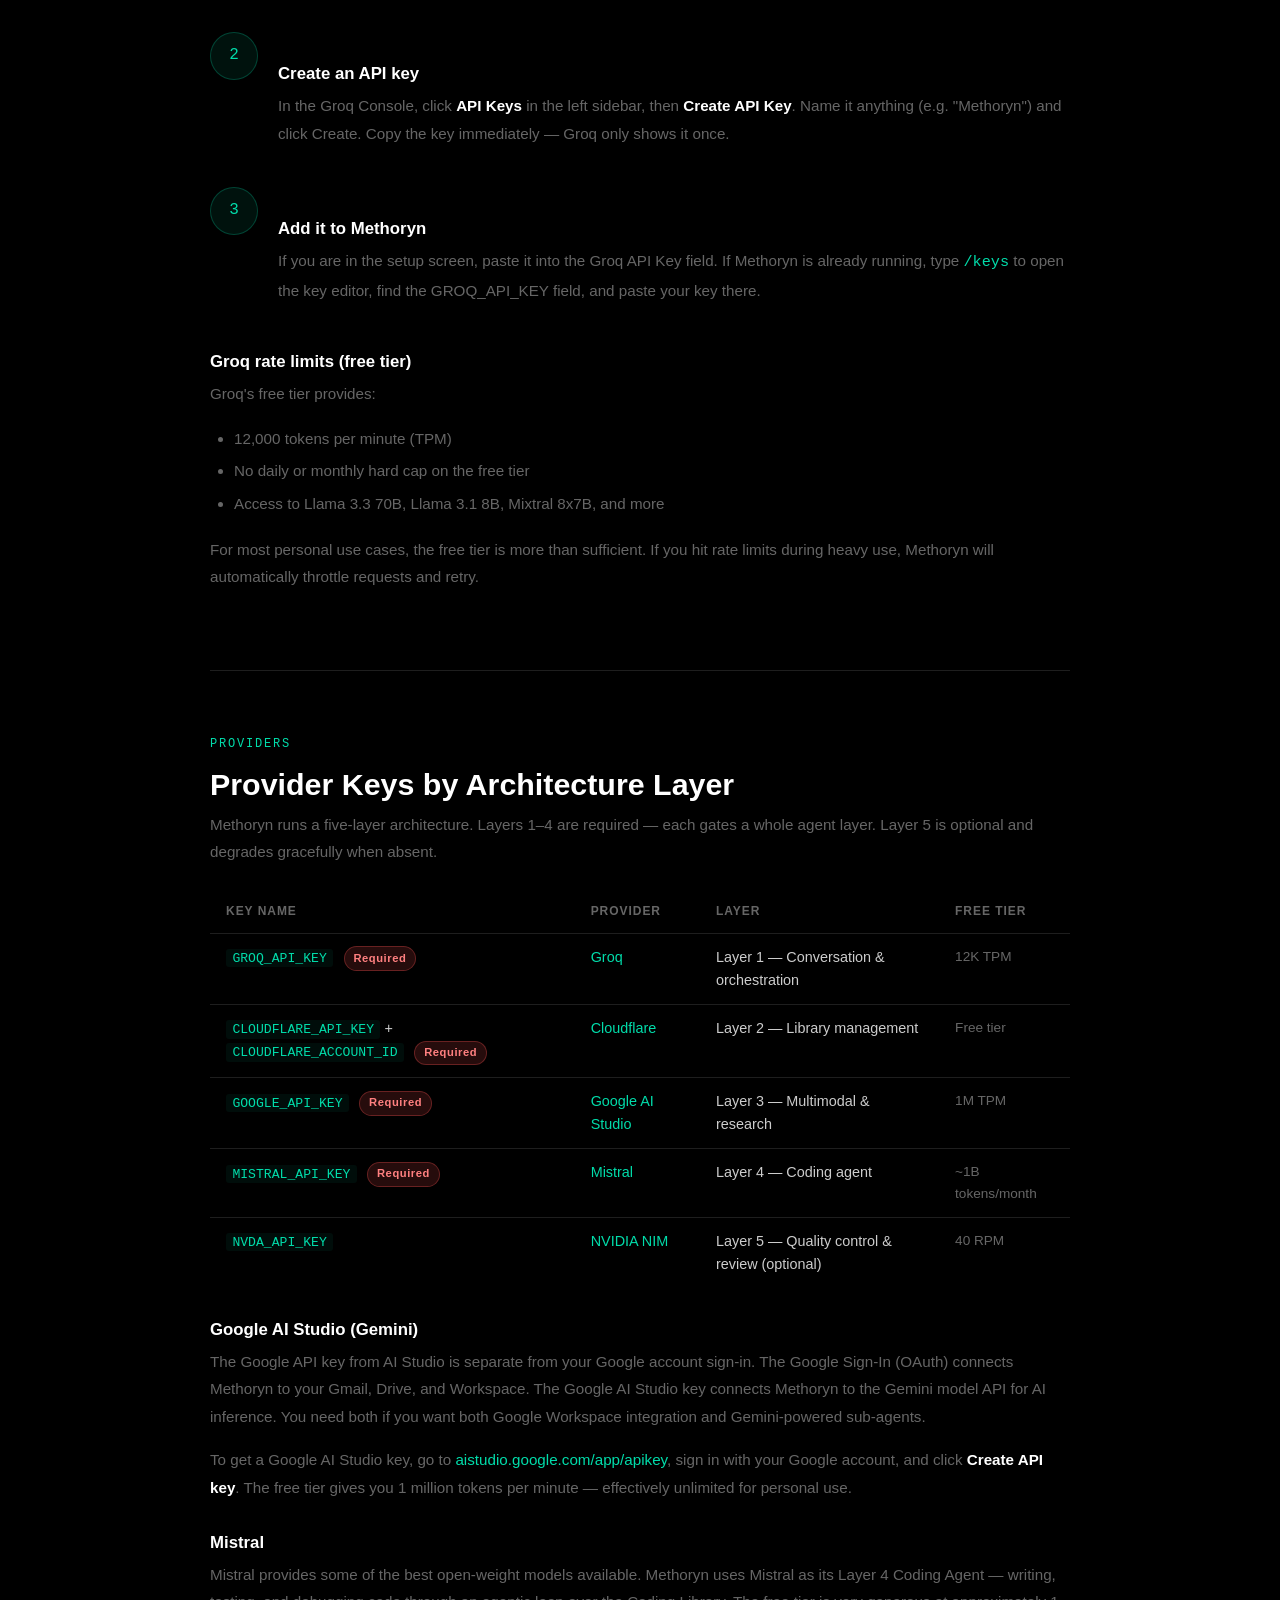
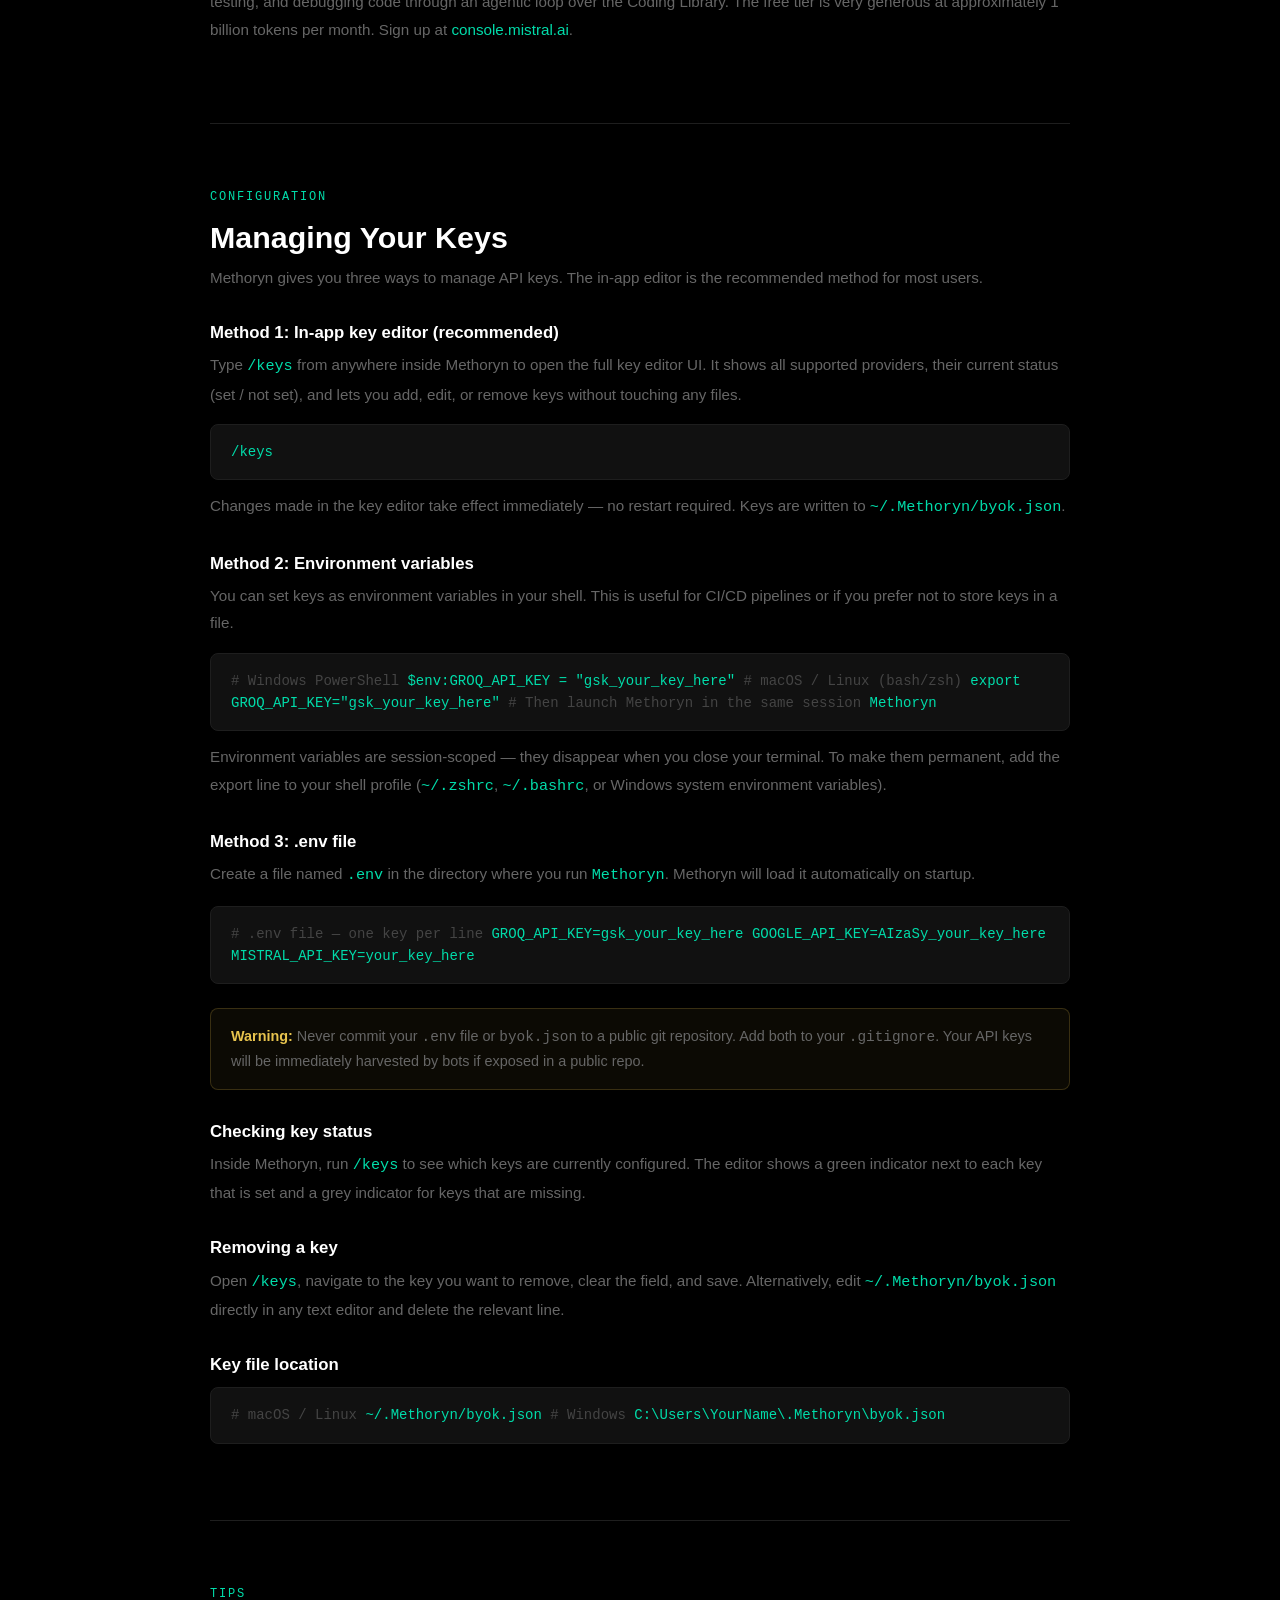
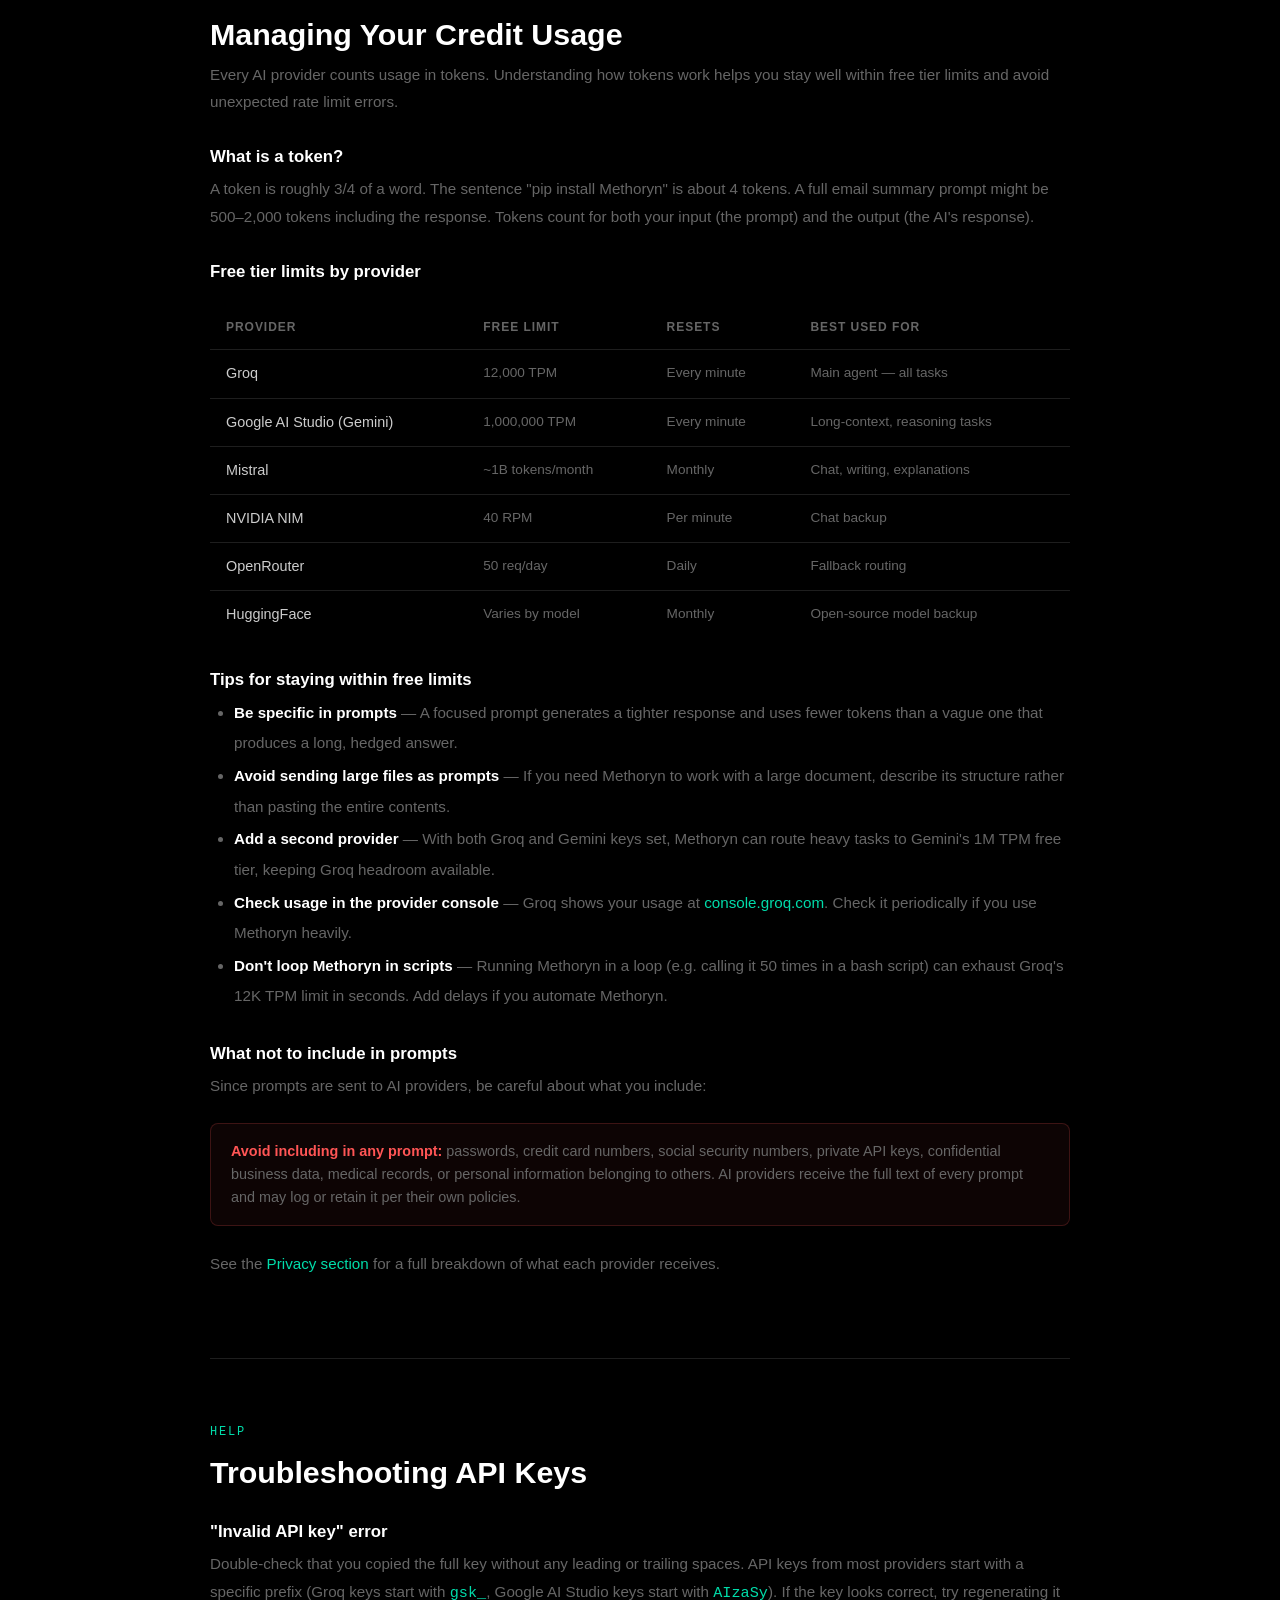
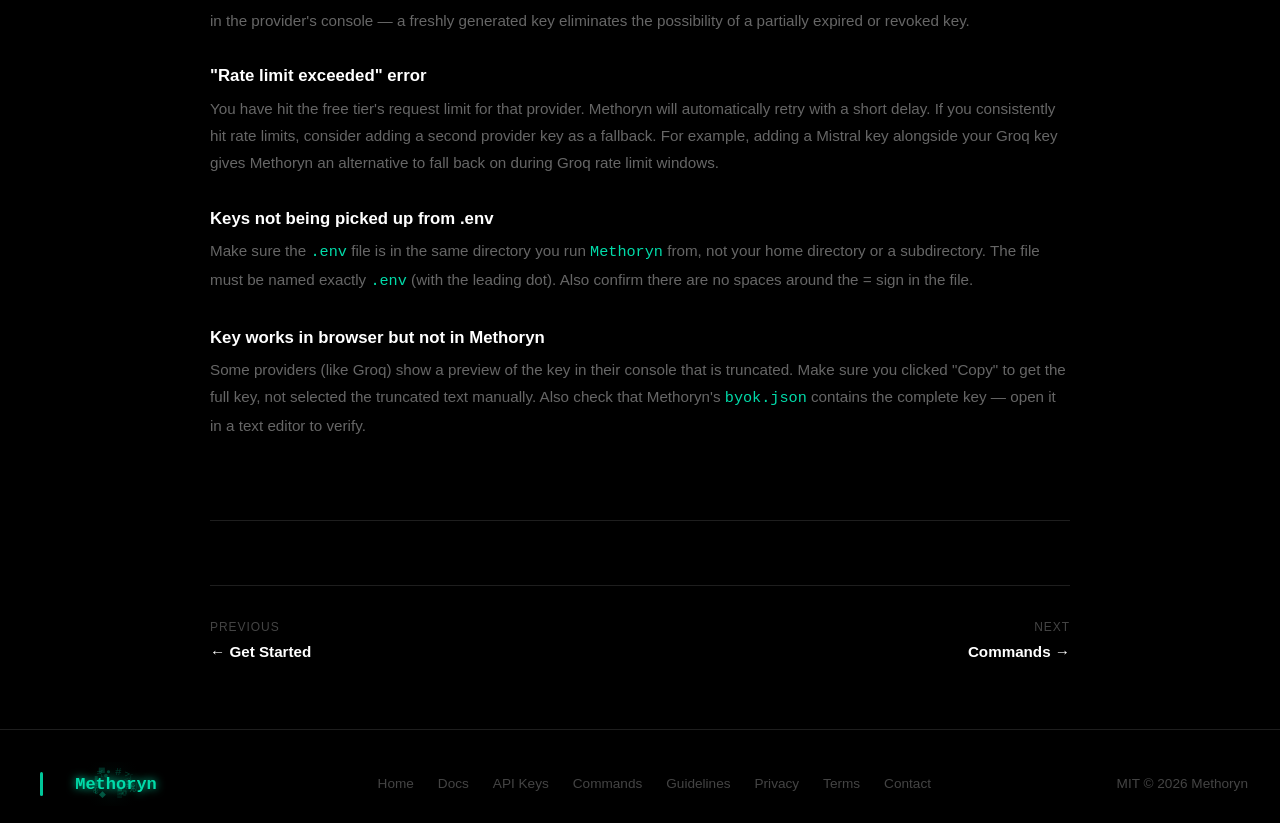
==== commit 6e812284: "site: update to v0.1.44" ====
--- a/api-keys.html
+++ b/api-keys.html
@@ -100,18 +100,18 @@
       <p>For most personal use cases, the free tier is more than sufficient. If you hit rate limits during heavy use, Methoryn will automatically throttle requests and retry.</p>
     </div>
 
-    <!-- ── Optional Keys ── -->
-    <div class="docs-section" id="optional">
-      <div class="section-label">Optional</div>
-      <h2>Optional Provider Keys</h2>
-      <p>The following keys are all optional. Adding them expands what Methoryn can do — enabling additional sub-agents, better fallback handling, and specialized capabilities like image generation.</p>
+    <!-- ── Provider Keys ── -->
+    <div class="docs-section" id="providers">
+      <div class="section-label">Providers</div>
+      <h2>Provider Keys by Architecture Layer</h2>
+      <p>Methoryn runs a five-layer architecture. Layers 1–4 are required — each gates a whole agent layer. Layer 5 is optional and degrades gracefully when absent.</p>
 
       <table class="data-table">
         <thead>
           <tr>
             <th>Key Name</th>
             <th>Provider</th>
-            <th>What it unlocks</th>
+            <th>Layer</th>
             <th>Free Tier</th>
           </tr>
         </thead>
@@ -119,50 +119,32 @@
           <tr>
             <td><code>GROQ_API_KEY</code> <span class="badge badge-required" style="margin-left:0.4rem;">Required</span></td>
             <td><a href="https://console.groq.com/" target="_blank">Groq</a></td>
-            <td>Main task agent — required for all functionality</td>
+            <td>Layer 1 — Conversation &amp; orchestration</td>
             <td class="td-dim">12K TPM</td>
           </tr>
           <tr>
-            <td><code>GOOGLE_API_KEY</code></td>
+            <td><code>CLOUDFLARE_API_KEY</code> + <code>CLOUDFLARE_ACCOUNT_ID</code> <span class="badge badge-required" style="margin-left:0.4rem;">Required</span></td>
+            <td><a href="https://dash.cloudflare.com/profile/api-tokens" target="_blank">Cloudflare</a></td>
+            <td>Layer 2 — Library management</td>
+            <td class="td-dim">Free tier</td>
+          </tr>
+          <tr>
+            <td><code>GOOGLE_API_KEY</code> <span class="badge badge-required" style="margin-left:0.4rem;">Required</span></td>
             <td><a href="https://aistudio.google.com/app/apikey" target="_blank">Google AI Studio</a></td>
-            <td>Gemini sub-agents for reasoning-heavy tasks and long-context analysis</td>
+            <td>Layer 3 — Multimodal &amp; research</td>
             <td class="td-dim">1M TPM</td>
           </tr>
           <tr>
-            <td><code>MISTRAL_API_KEY</code></td>
+            <td><code>MISTRAL_API_KEY</code> <span class="badge badge-required" style="margin-left:0.4rem;">Required</span></td>
             <td><a href="https://console.mistral.ai/" target="_blank">Mistral</a></td>
-            <td>Primary chat agent — fast, capable, runs on Mistral Large and Nemo</td>
+            <td>Layer 4 — Coding agent</td>
             <td class="td-dim">~1B tokens/month</td>
           </tr>
           <tr>
             <td><code>NVDA_API_KEY</code></td>
             <td><a href="https://build.nvidia.com/" target="_blank">NVIDIA NIM</a></td>
-            <td>Chat backup — access to Llama models hosted on NVIDIA infrastructure</td>
+            <td>Layer 5 — Quality control &amp; review (optional)</td>
             <td class="td-dim">40 RPM</td>
-          </tr>
-          <tr>
-            <td><code>OPENROUTER_API_KEY</code></td>
-            <td><a href="https://openrouter.ai/" target="_blank">OpenRouter</a></td>
-            <td>Sub-agent backup — routes to dozens of models when primary providers are unavailable</td>
-            <td class="td-dim">50 req/day</td>
-          </tr>
-          <tr>
-            <td><code>Hugging_Face_API_KEY</code></td>
-            <td><a href="https://huggingface.co/settings/tokens" target="_blank">HuggingFace</a></td>
-            <td>Sub-agent backup — access to open-source models on HuggingFace Inference API</td>
-            <td class="td-dim">Free tier</td>
-          </tr>
-          <tr>
-            <td><code>CloudFlare_API_KEY</code></td>
-            <td><a href="https://developers.cloudflare.com/" target="_blank">Cloudflare AI</a></td>
-            <td>Sub-agent + deployment tasks — Workers AI models, edge inference</td>
-            <td class="td-dim">Free tier</td>
-          </tr>
-          <tr>
-            <td><code>pollinations.ai_API_KEY</code></td>
-            <td><a href="https://pollinations.ai/" target="_blank">Pollinations.ai</a></td>
-            <td>AI image generation via <code>/image</code> — no key actually required, free by default</td>
-            <td class="td-dim">No key needed</td>
           </tr>
         </tbody>
       </table>
@@ -172,13 +154,7 @@
       <p>To get a Google AI Studio key, go to <a href="https://aistudio.google.com/app/apikey" target="_blank">aistudio.google.com/app/apikey</a>, sign in with your Google account, and click <strong style="color:#fff;">Create API key</strong>. The free tier gives you 1 million tokens per minute — effectively unlimited for personal use.</p>
 
       <h3>Mistral</h3>
-      <p>Mistral provides some of the best open-weight models available. Methoryn uses Mistral for its chat agent — conversational tasks, explanations, and writing. The free tier is very generous at approximately 1 billion tokens per month. Sign up at <a href="https://console.mistral.ai/" target="_blank">console.mistral.ai</a>.</p>
-
-      <h3>OpenRouter</h3>
-      <p>OpenRouter is a unified API that routes requests to dozens of AI providers and models. Methoryn uses it as a fallback when other sub-agents are unavailable or rate-limited. With one OpenRouter key, you get access to GPT-4o, Claude, Gemini, Llama, and many others. Free tier gives 50 requests per day. Sign up at <a href="https://openrouter.ai/" target="_blank">openrouter.ai</a>.</p>
-
-      <h3>Pollinations.ai</h3>
-      <p>Image generation via <code style="color:var(--accent);">/image</code> uses Pollinations.ai and does not require an API key at all. It is free and open by default. The <code>pollinations.ai_API_KEY</code> field exists for future use if Pollinations introduces authenticated tiers.</p>
+      <p>Mistral provides some of the best open-weight models available. Methoryn uses Mistral as its Layer 4 Coding Agent — writing, testing, and debugging code through an agentic loop over the Coding Library. The free tier is very generous at approximately 1 billion tokens per month. Sign up at <a href="https://console.mistral.ai/" target="_blank">console.mistral.ai</a>.</p>
     </div>
 
     <!-- ── Managing Keys ── -->
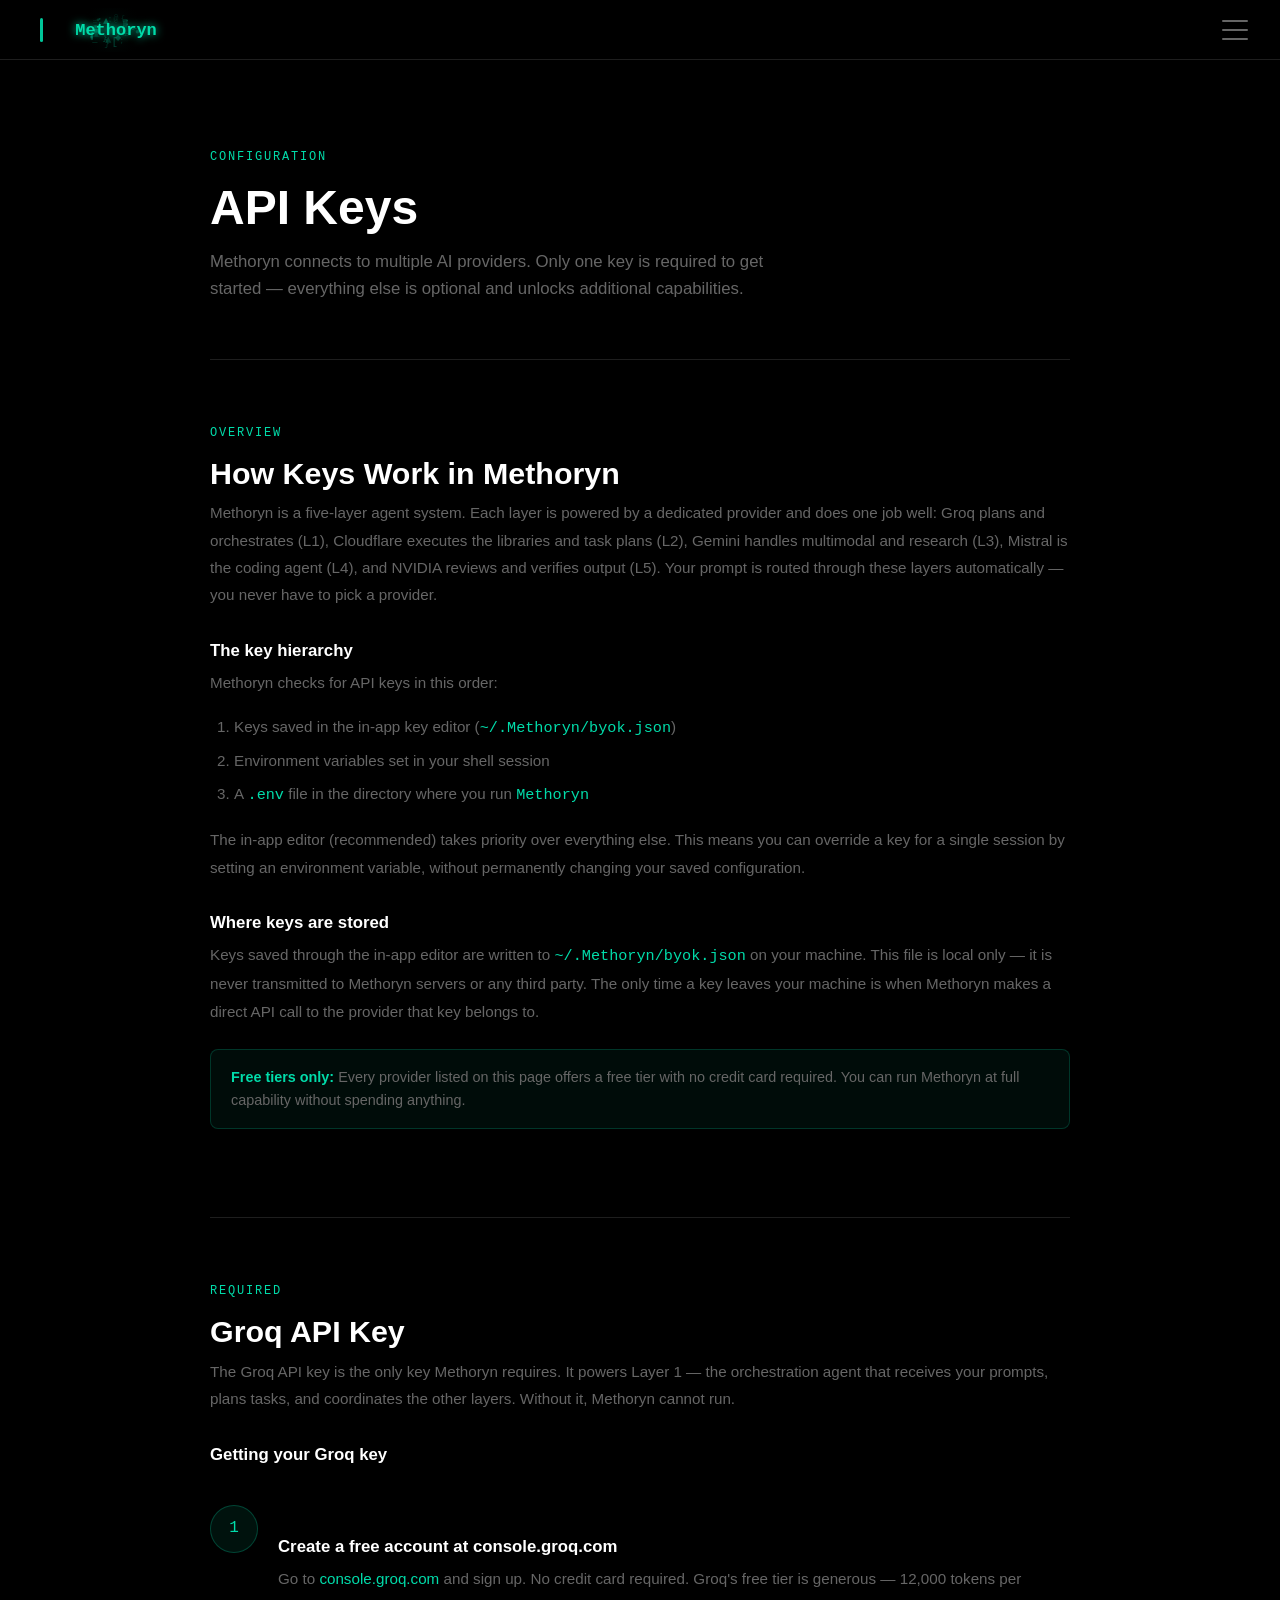
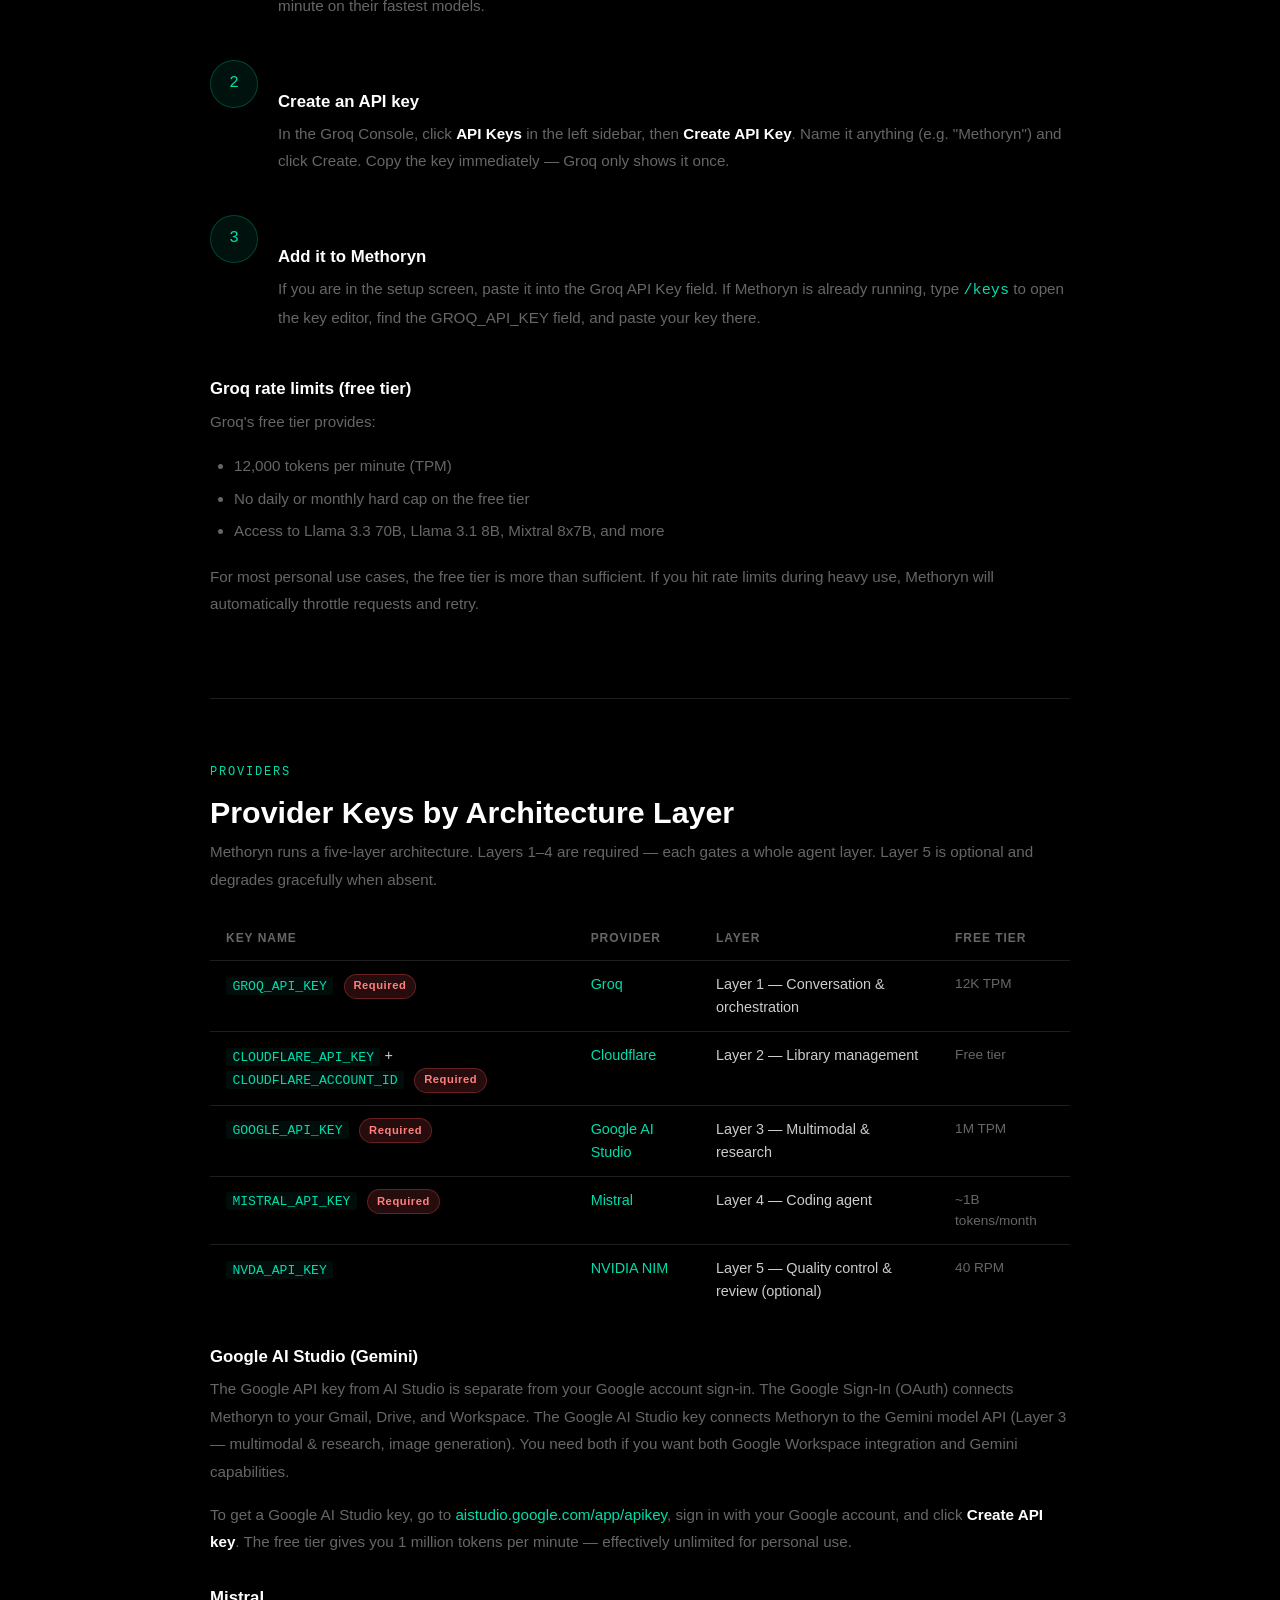
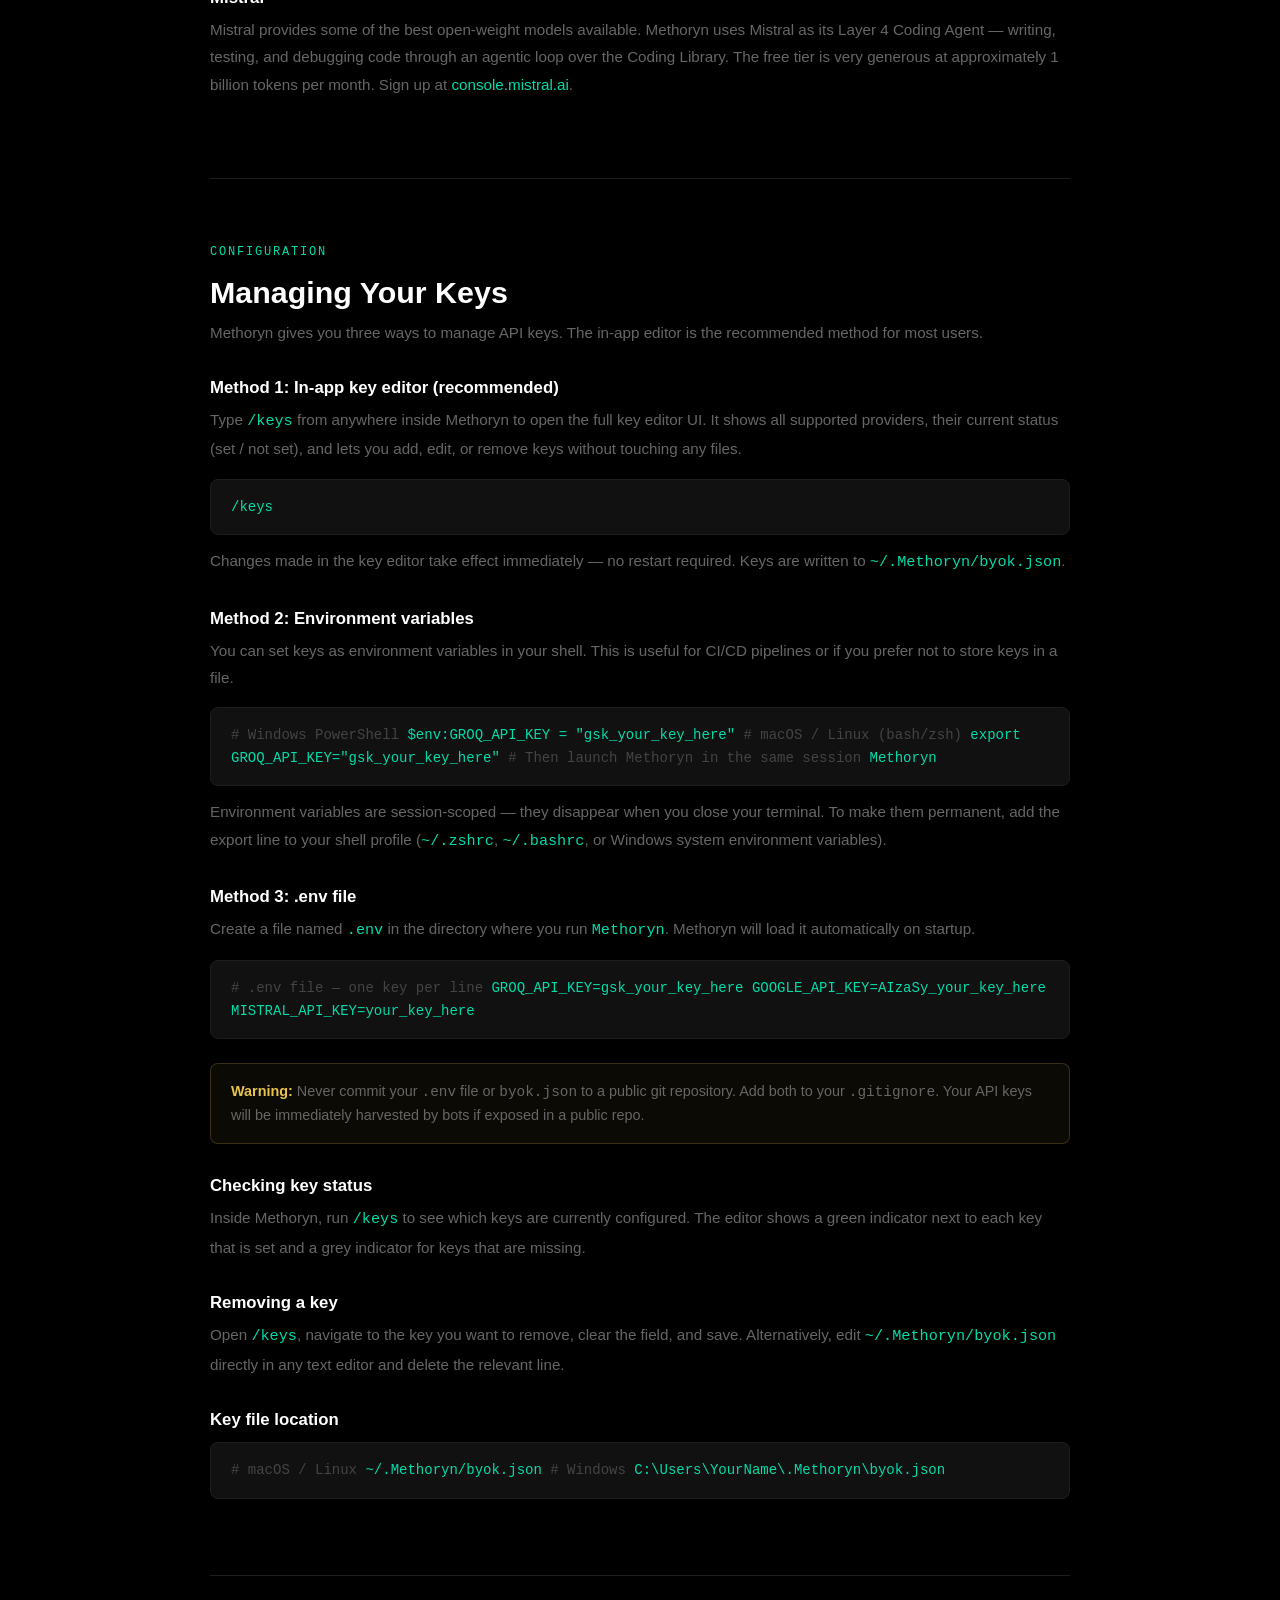
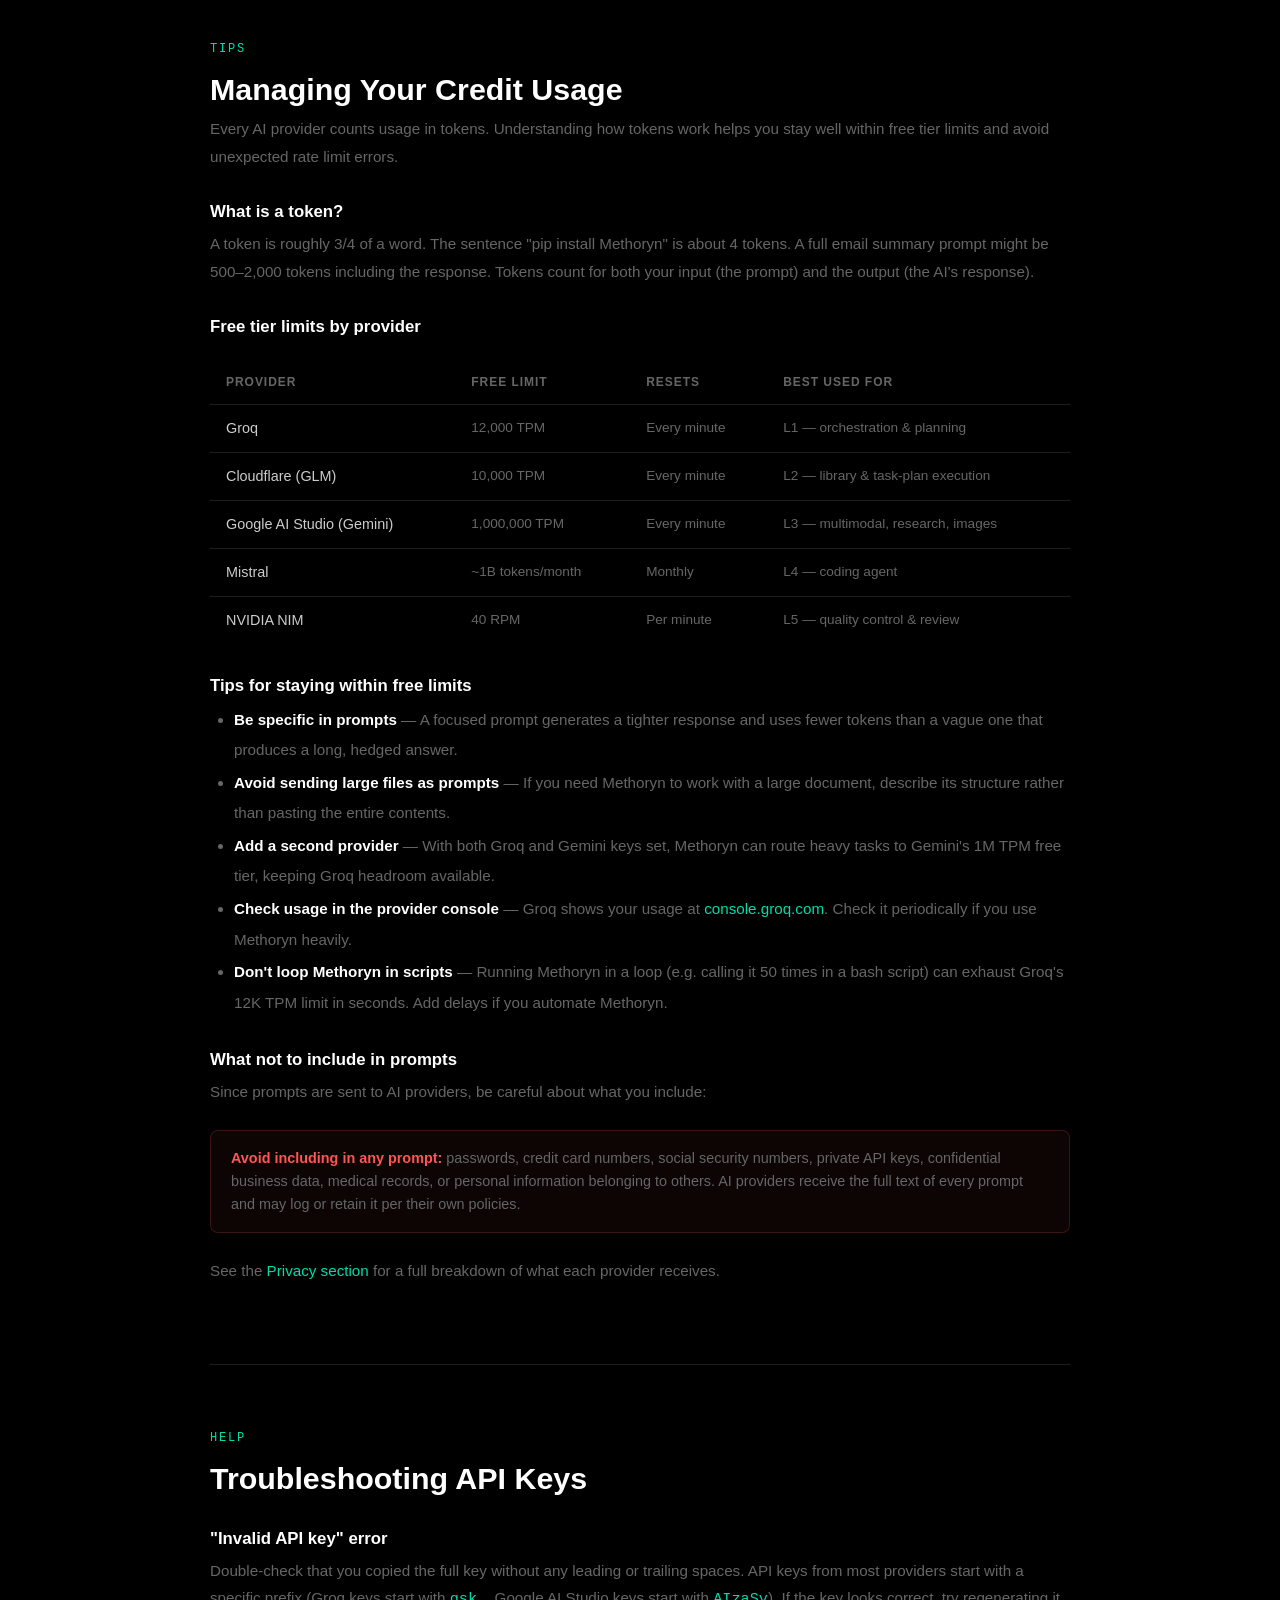
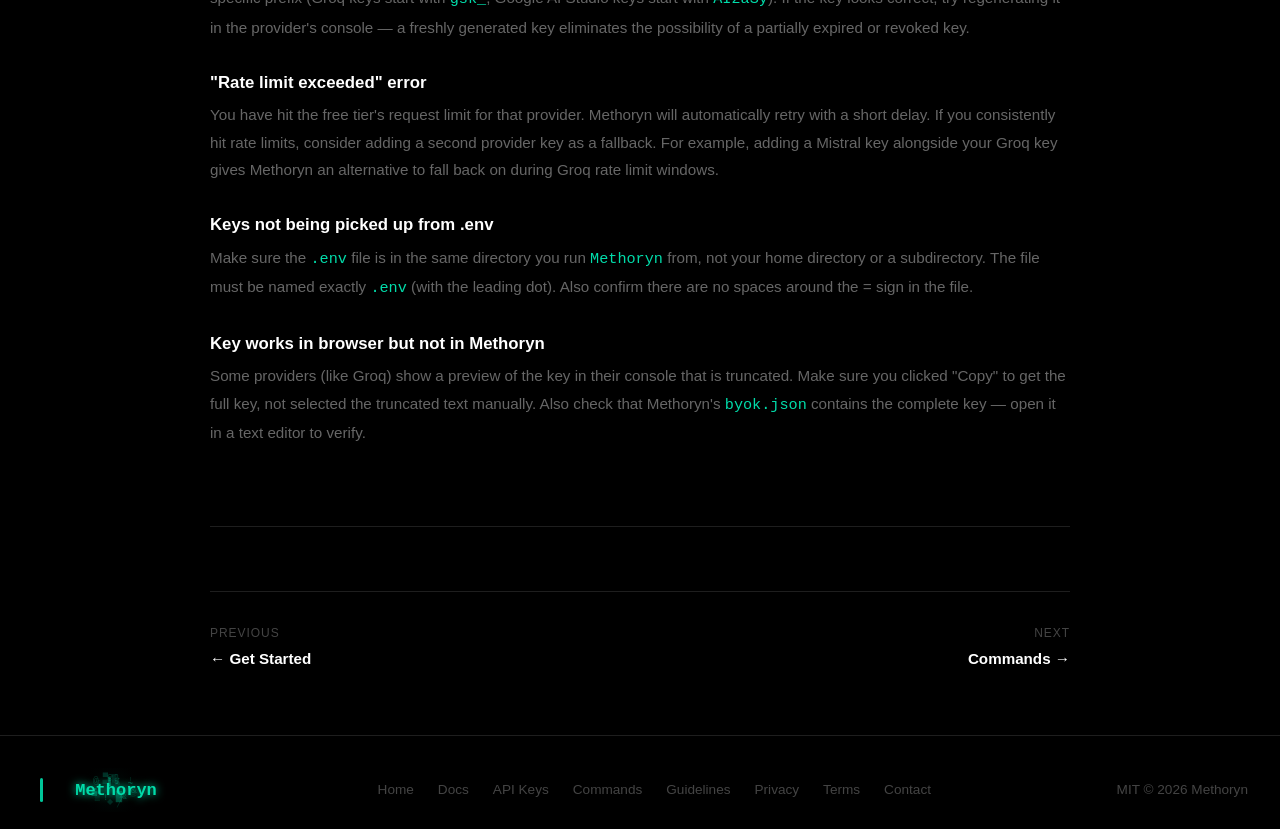
==== commit 6fc8f178: "site: update to v0.1.45" ====
--- a/api-keys.html
+++ b/api-keys.html
@@ -4,7 +4,7 @@
   <meta charset="UTF-8"/>
   <meta name="viewport" content="width=device-width, initial-scale=1.0"/>
   <title>API Keys — Methoryn</title>
-  <meta name="description" content="Configure API keys for Methoryn — Groq, Gemini, Mistral, NVIDIA, OpenRouter, HuggingFace, Cloudflare, and more."/>
+  <meta name="description" content="Configure API keys for Methoryn — Groq, Cloudflare, Gemini, Mistral, and NVIDIA. One key per agent layer."/>
   <link rel="icon" type="image/svg+xml" href="favicon.svg"/>
   <link rel="stylesheet" href="style.css"/>
 </head>
@@ -40,7 +40,7 @@
     <div class="docs-section" id="overview">
       <div class="section-label">Overview</div>
       <h2>How Keys Work in Methoryn</h2>
-      <p>Methoryn is a multi-agent system. Different tasks are routed to different AI providers depending on what produces the best result. The main task agent runs on Groq. Sub-agents and specialized tasks can use Gemini, Mistral, NVIDIA NIM, OpenRouter, and HuggingFace as fallbacks or primaries depending on availability.</p>
+      <p>Methoryn is a five-layer agent system. Each layer is powered by a dedicated provider and does one job well: Groq plans and orchestrates (L1), Cloudflare executes the libraries and task plans (L2), Gemini handles multimodal and research (L3), Mistral is the coding agent (L4), and NVIDIA reviews and verifies output (L5). Your prompt is routed through these layers automatically — you never have to pick a provider.</p>
 
       <h3>The key hierarchy</h3>
       <p>Methoryn checks for API keys in this order:</p>
@@ -63,7 +63,7 @@
     <div class="docs-section" id="required">
       <div class="section-label">Required</div>
       <h2>Groq API Key</h2>
-      <p>The Groq API key is the only key Methoryn requires. It powers the main task agent — the one that receives your prompts, reasons through them, and decides what actions to take. Without it, Methoryn cannot run.</p>
+      <p>The Groq API key is the only key Methoryn requires. It powers Layer 1 — the orchestration agent that receives your prompts, plans tasks, and coordinates the other layers. Without it, Methoryn cannot run.</p>
 
       <h3>Getting your Groq key</h3>
       <div class="steps">
@@ -150,7 +150,7 @@
       </table>
 
       <h3>Google AI Studio (Gemini)</h3>
-      <p>The Google API key from AI Studio is separate from your Google account sign-in. The Google Sign-In (OAuth) connects Methoryn to your Gmail, Drive, and Workspace. The Google AI Studio key connects Methoryn to the Gemini model API for AI inference. You need both if you want both Google Workspace integration and Gemini-powered sub-agents.</p>
+      <p>The Google API key from AI Studio is separate from your Google account sign-in. The Google Sign-In (OAuth) connects Methoryn to your Gmail, Drive, and Workspace. The Google AI Studio key connects Methoryn to the Gemini model API (Layer 3 — multimodal &amp; research, image generation). You need both if you want both Google Workspace integration and Gemini capabilities.</p>
       <p>To get a Google AI Studio key, go to <a href="https://aistudio.google.com/app/apikey" target="_blank">aistudio.google.com/app/apikey</a>, sign in with your Google account, and click <strong style="color:#fff;">Create API key</strong>. The free tier gives you 1 million tokens per minute — effectively unlimited for personal use.</p>
 
       <h3>Mistral</h3>
@@ -224,37 +224,31 @@
             <td>Groq</td>
             <td class="td-dim">12,000 TPM</td>
             <td class="td-dim">Every minute</td>
-            <td class="td-dim">Main agent — all tasks</td>
+            <td class="td-dim">L1 — orchestration &amp; planning</td>
+          </tr>
+          <tr>
+            <td>Cloudflare (GLM)</td>
+            <td class="td-dim">10,000 TPM</td>
+            <td class="td-dim">Every minute</td>
+            <td class="td-dim">L2 — library &amp; task-plan execution</td>
           </tr>
           <tr>
             <td>Google AI Studio (Gemini)</td>
             <td class="td-dim">1,000,000 TPM</td>
             <td class="td-dim">Every minute</td>
-            <td class="td-dim">Long-context, reasoning tasks</td>
+            <td class="td-dim">L3 — multimodal, research, images</td>
           </tr>
           <tr>
             <td>Mistral</td>
             <td class="td-dim">~1B tokens/month</td>
             <td class="td-dim">Monthly</td>
-            <td class="td-dim">Chat, writing, explanations</td>
+            <td class="td-dim">L4 — coding agent</td>
           </tr>
           <tr>
             <td>NVIDIA NIM</td>
             <td class="td-dim">40 RPM</td>
             <td class="td-dim">Per minute</td>
-            <td class="td-dim">Chat backup</td>
-          </tr>
-          <tr>
-            <td>OpenRouter</td>
-            <td class="td-dim">50 req/day</td>
-            <td class="td-dim">Daily</td>
-            <td class="td-dim">Fallback routing</td>
-          </tr>
-          <tr>
-            <td>HuggingFace</td>
-            <td class="td-dim">Varies by model</td>
-            <td class="td-dim">Monthly</td>
-            <td class="td-dim">Open-source model backup</td>
+            <td class="td-dim">L5 — quality control &amp; review</td>
           </tr>
         </tbody>
       </table>
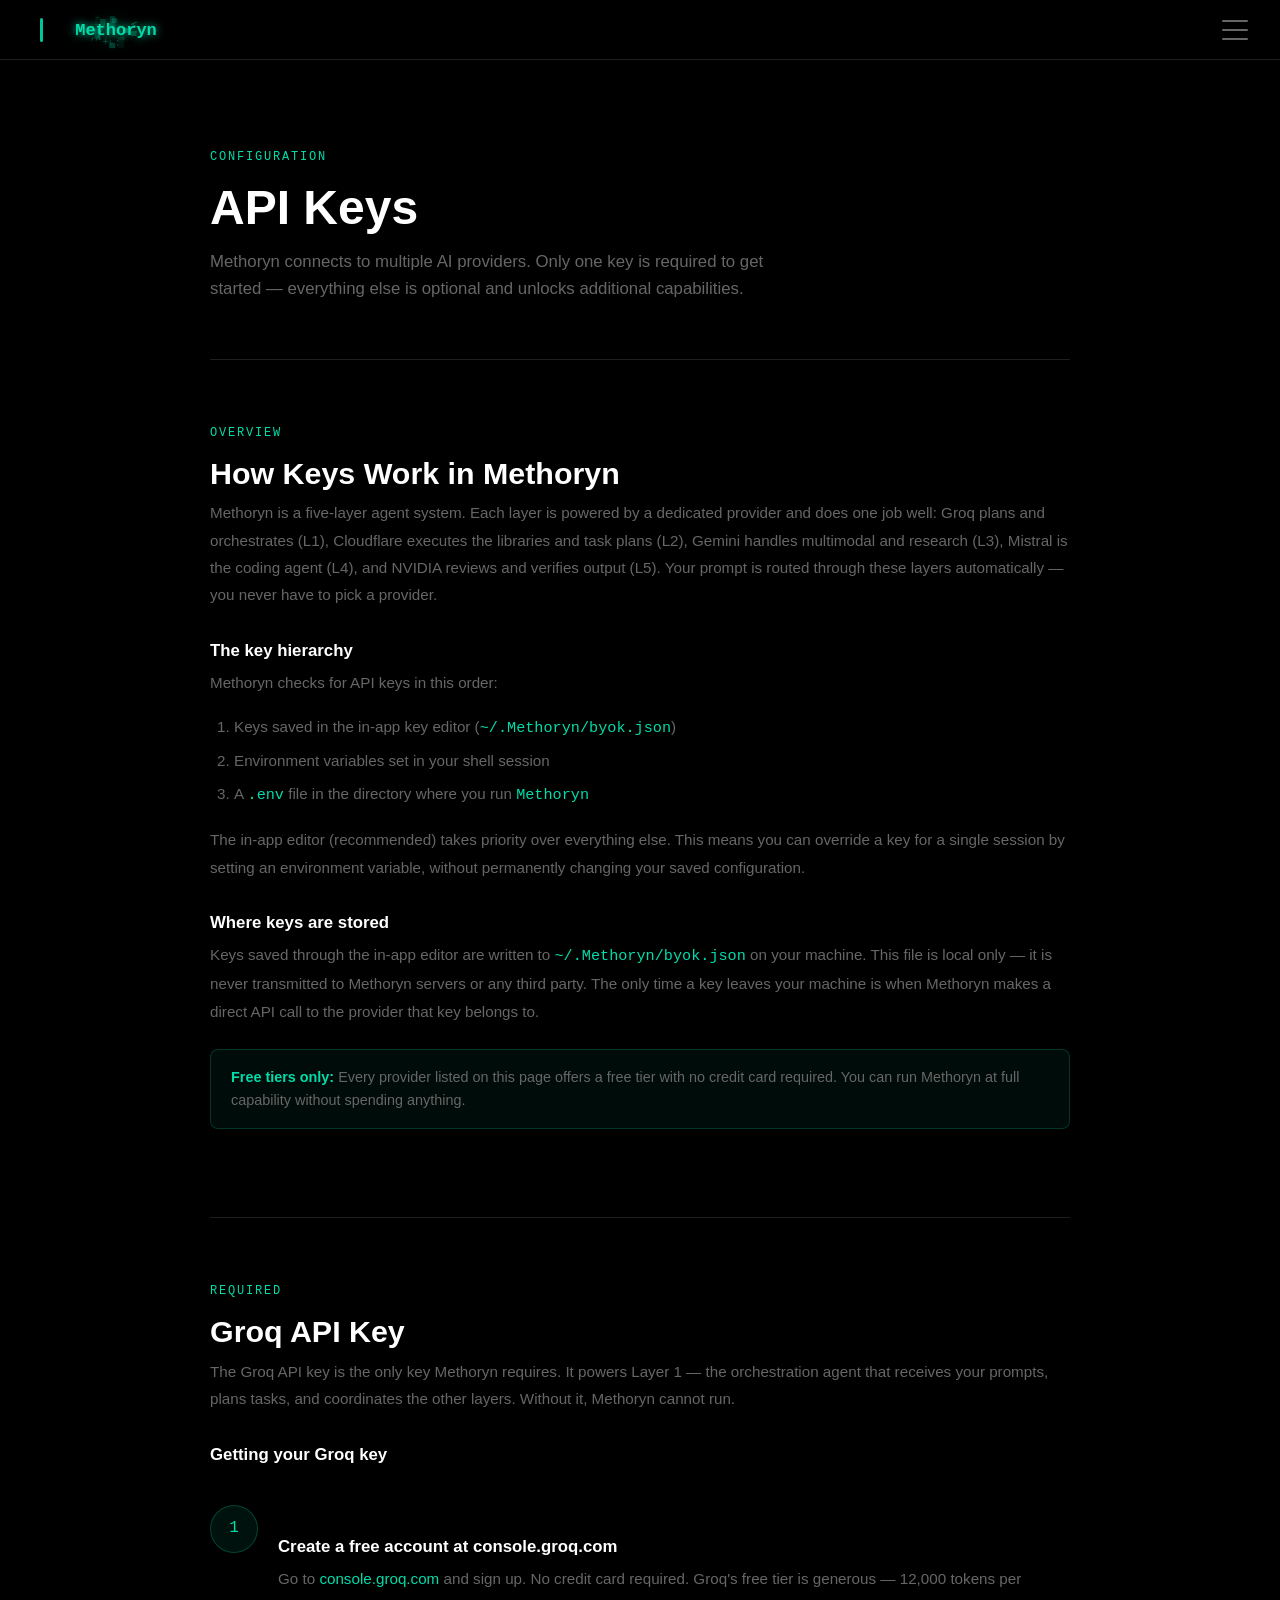
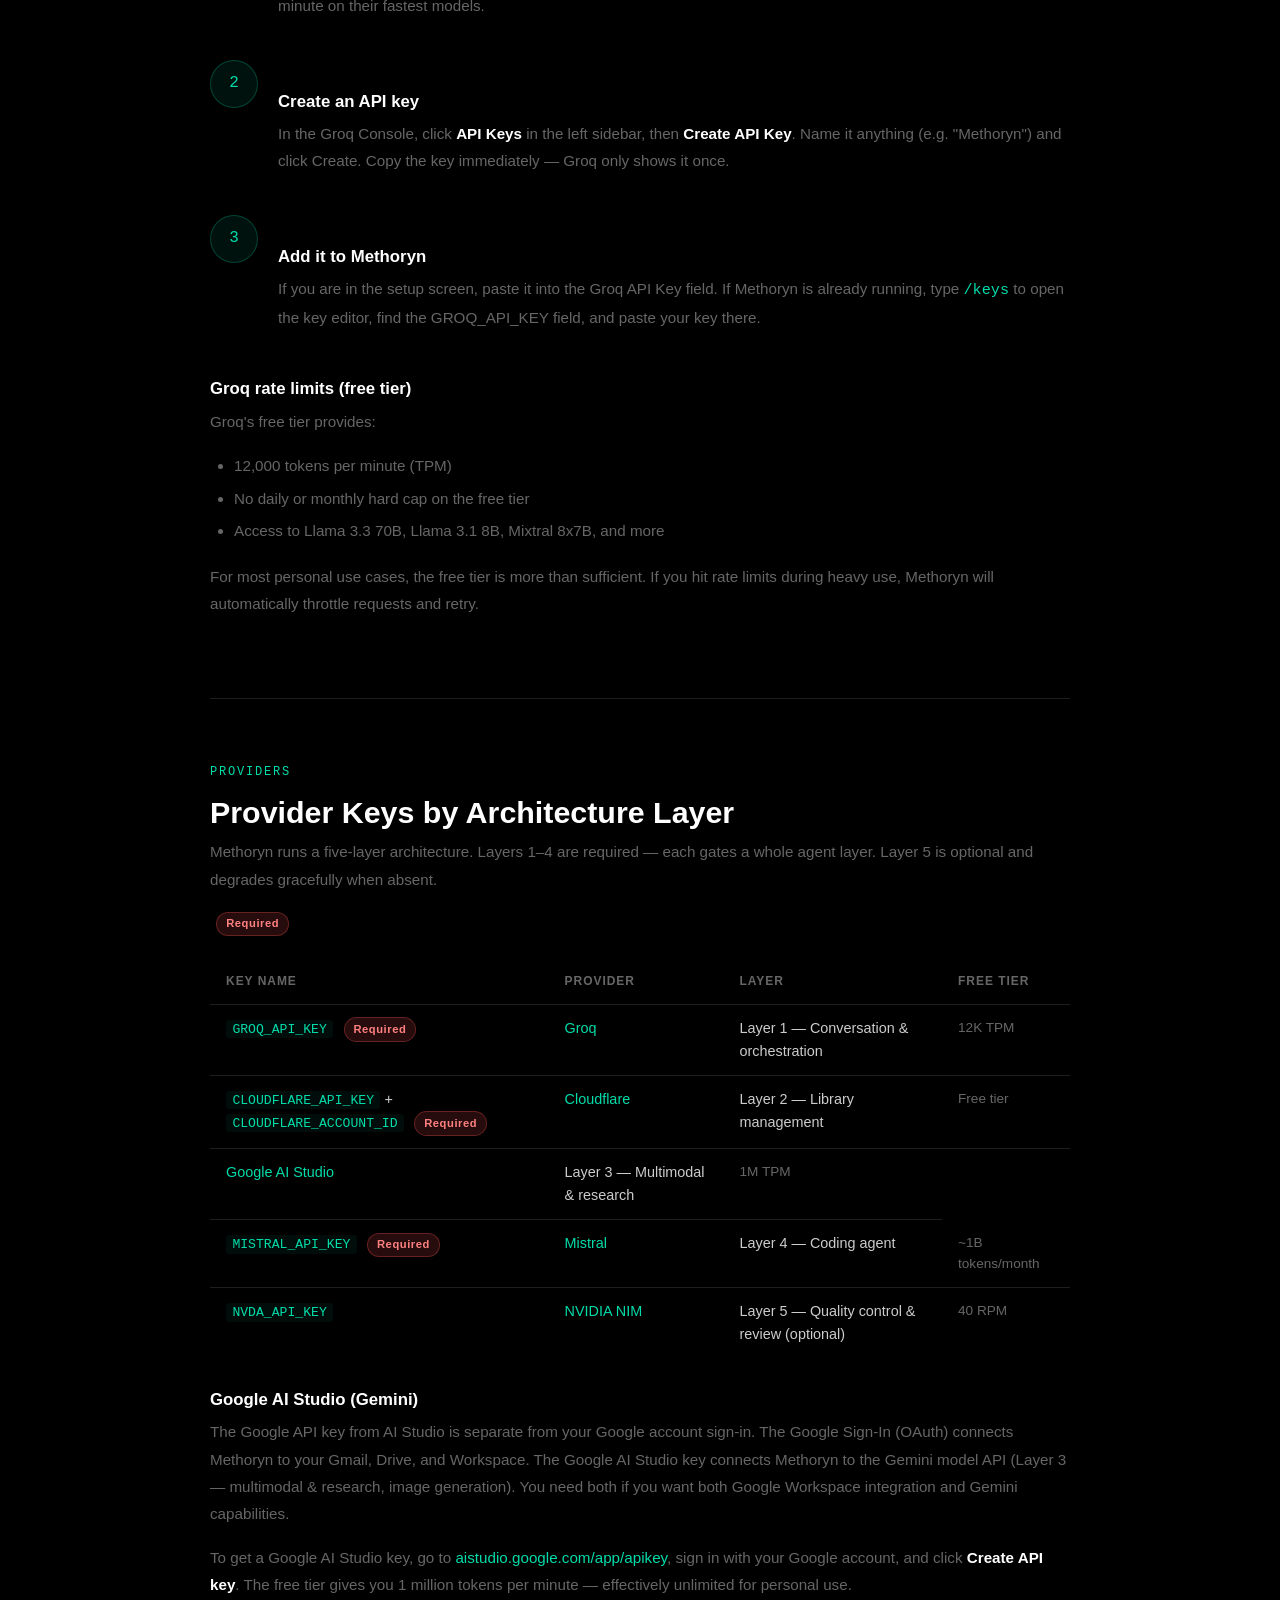
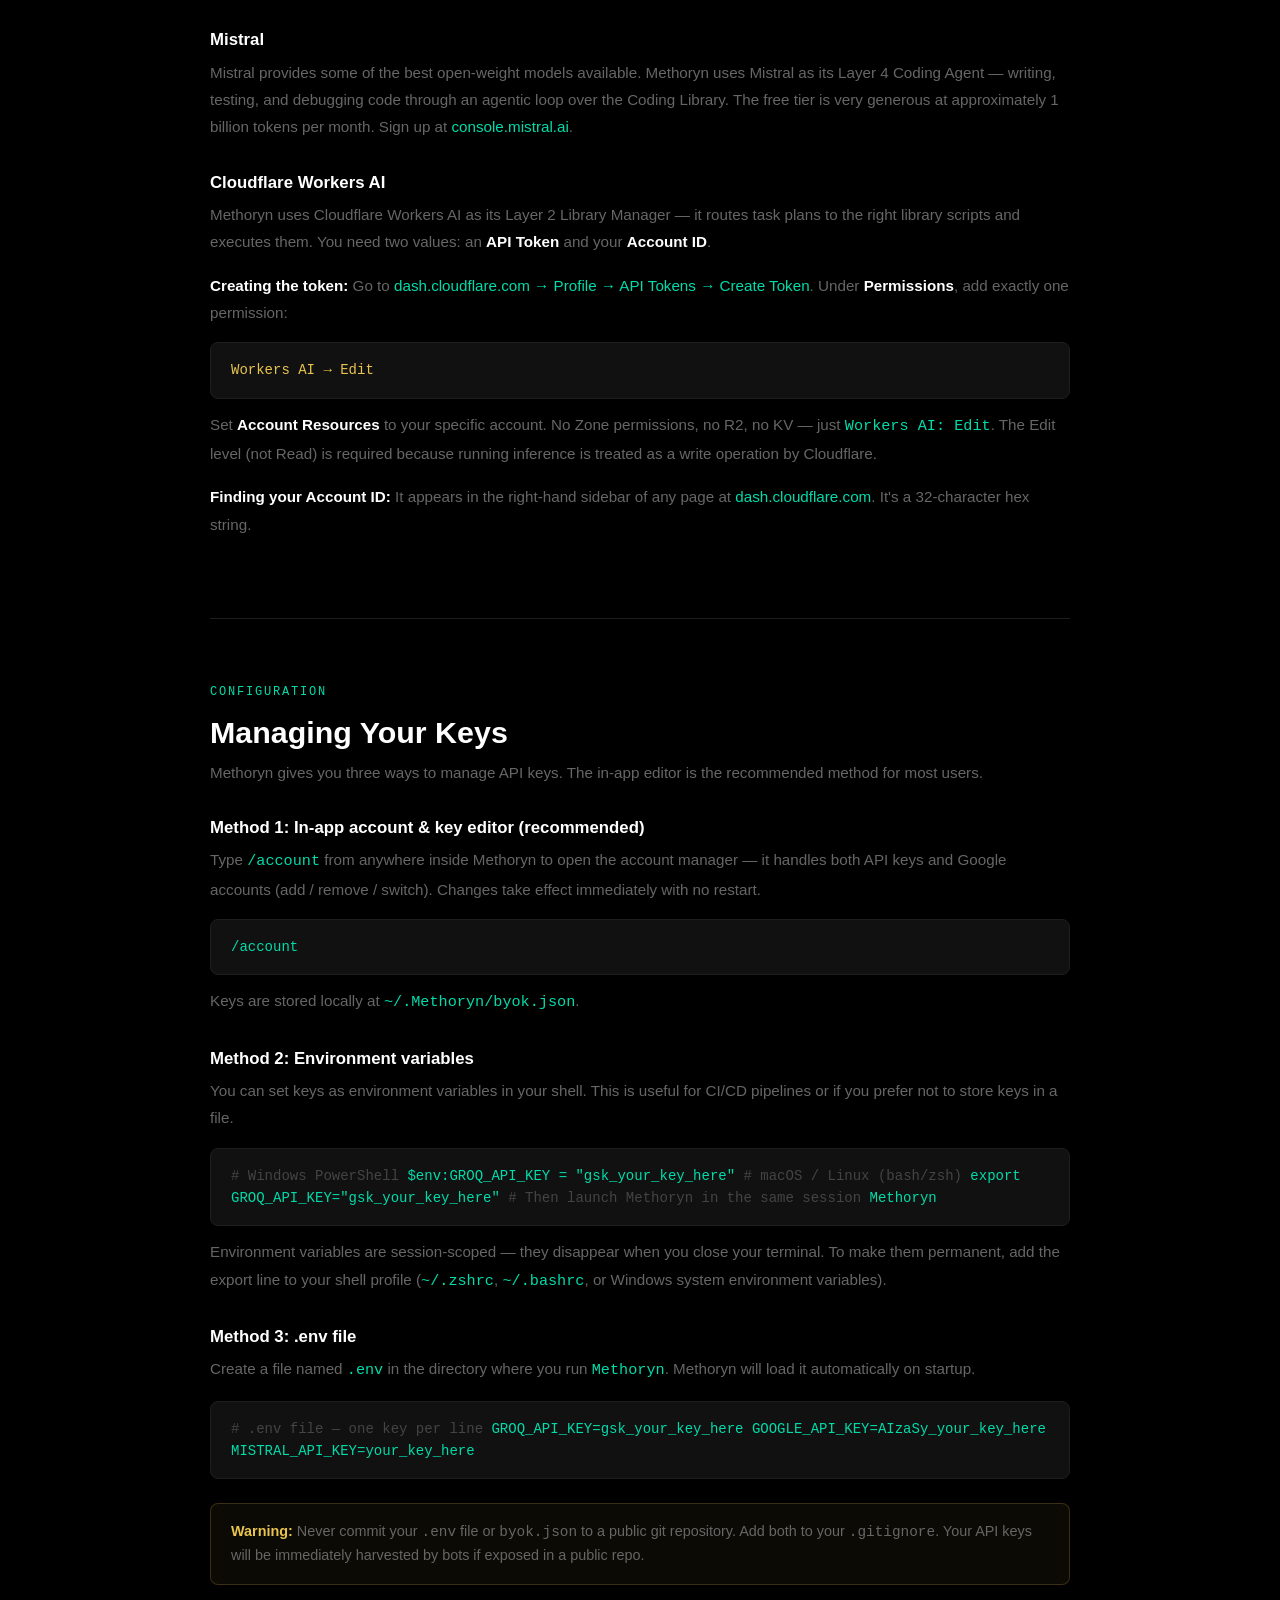
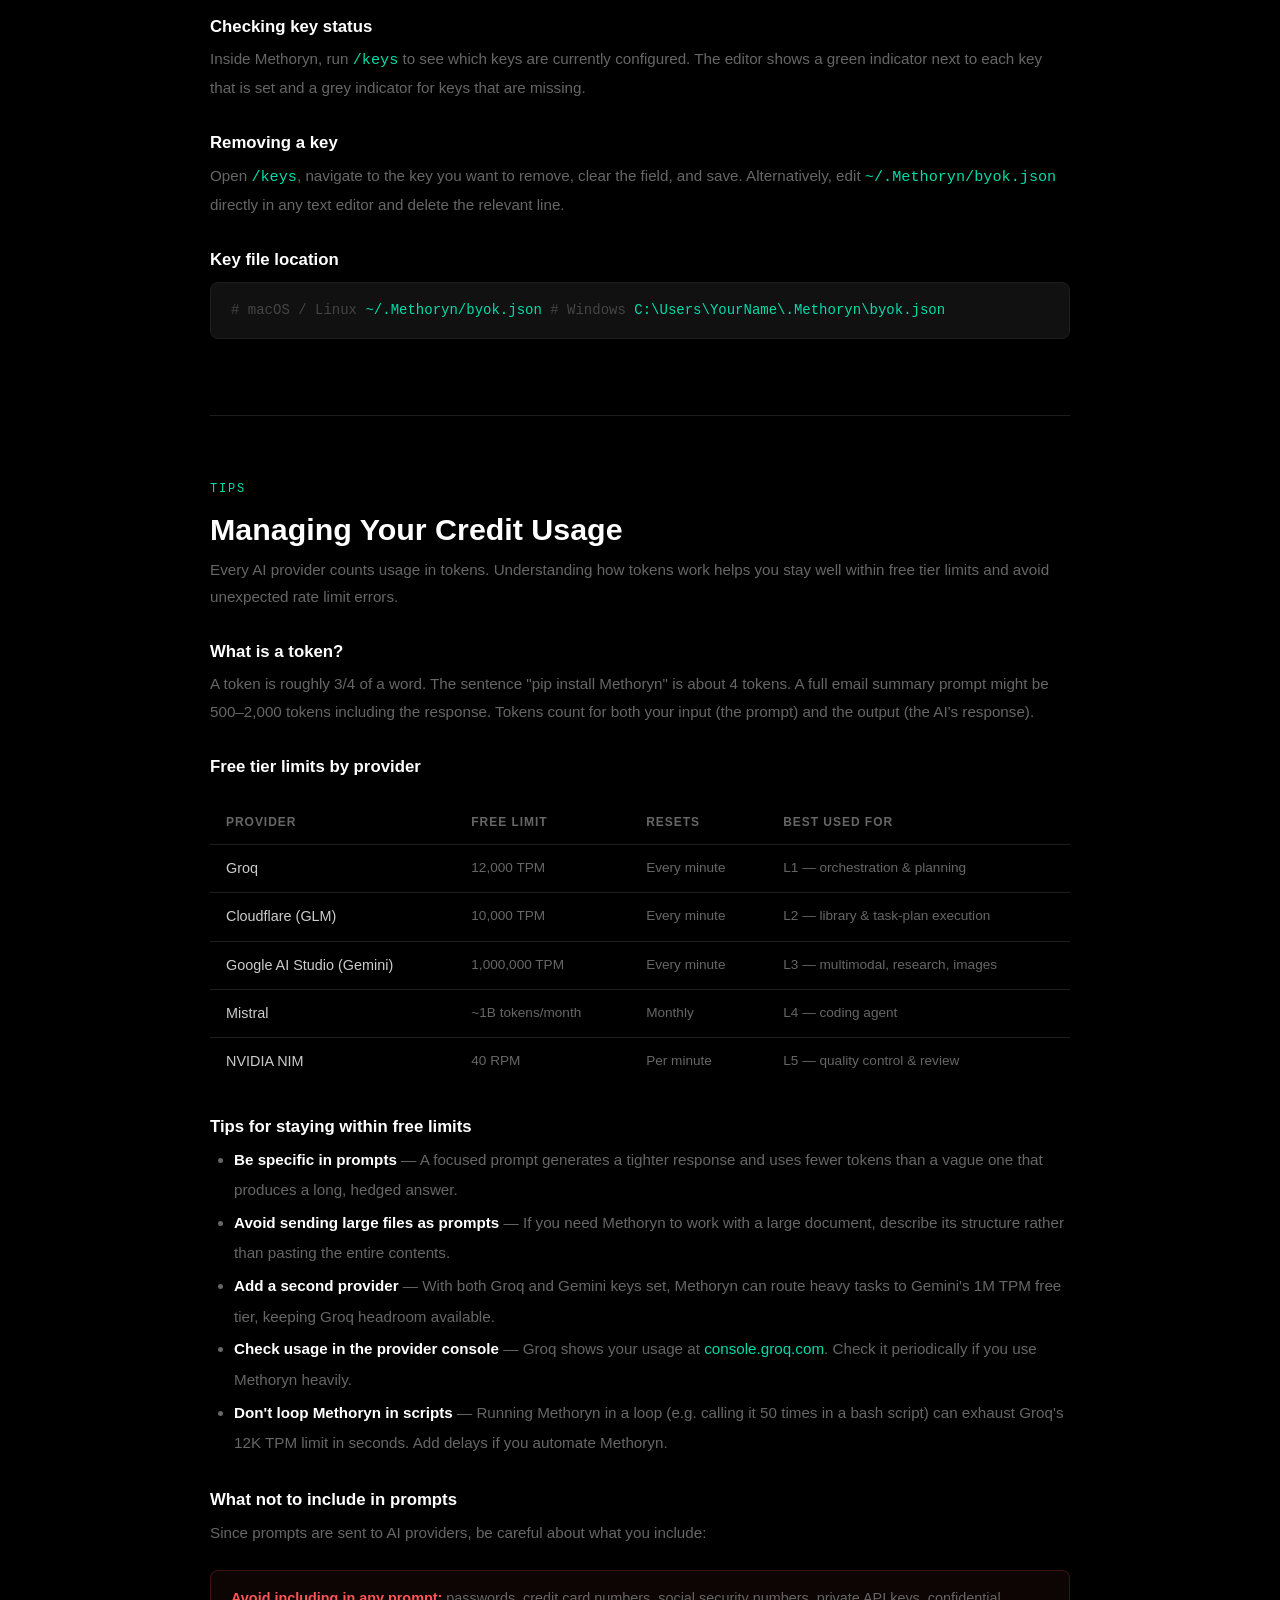
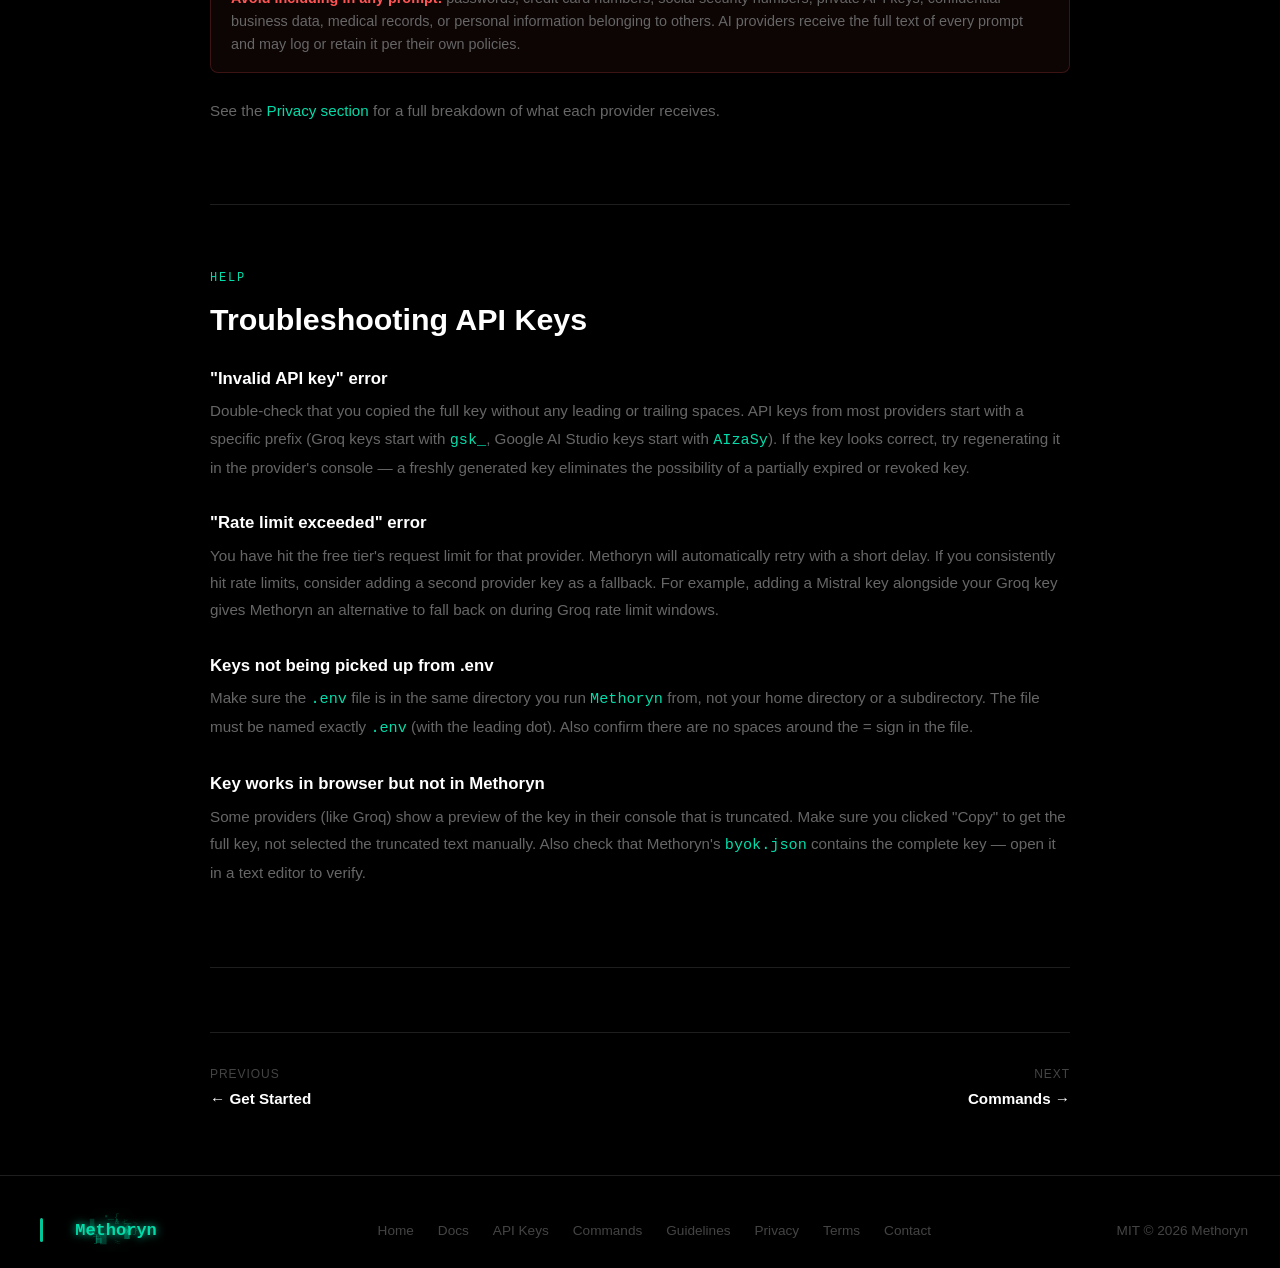
==== commit 309527d0: "site: update to v0.1.47" ====
--- a/api-keys.html
+++ b/api-keys.html
@@ -127,9 +127,7 @@
             <td><a href="https://dash.cloudflare.com/profile/api-tokens" target="_blank">Cloudflare</a></td>
             <td>Layer 2 — Library management</td>
             <td class="td-dim">Free tier</td>
-          </tr>
-          <tr>
-            <td><code>GOOGLE_API_KEY</code> <span class="badge badge-required" style="margin-left:0.4rem;">Required</span></td>
+          </tr> <span class="badge badge-required" style="margin-left:0.4rem;">Required</span></td>
             <td><a href="https://aistudio.google.com/app/apikey" target="_blank">Google AI Studio</a></td>
             <td>Layer 3 — Multimodal &amp; research</td>
             <td class="td-dim">1M TPM</td>
@@ -155,18 +153,24 @@
 
       <h3>Mistral</h3>
       <p>Mistral provides some of the best open-weight models available. Methoryn uses Mistral as its Layer 4 Coding Agent — writing, testing, and debugging code through an agentic loop over the Coding Library. The free tier is very generous at approximately 1 billion tokens per month. Sign up at <a href="https://console.mistral.ai/" target="_blank">console.mistral.ai</a>.</p>
-    </div>
-
-    <!-- ── Managing Keys ── -->
+
+      <h3>Cloudflare Workers AI</h3>
+      <p>Methoryn uses Cloudflare Workers AI as its Layer 2 Library Manager — it routes task plans to the right library scripts and executes them. You need two values: an <strong style="color:#fff;">API Token</strong> and your <strong style="color:#fff;">Account ID</strong>.</p>
+      <p><strong style="color:#fff;">Creating the token:</strong> Go to <a href="https://dash.cloudflare.com/profile/api-tokens" target="_blank">dash.cloudflare.com → Profile → API Tokens → Create Token</a>. Under <strong style="color:#fff;">Permissions</strong>, add exactly one permission:</p>
+      <div class="code-block" style="color:#e8c44e;">Workers AI  →  Edit</div>
+      <p>Set <strong style="color:#fff;">Account Resources</strong> to your specific account. No Zone permissions, no R2, no KV — just <code style="color:var(--accent);">Workers AI: Edit</code>. The Edit level (not Read) is required because running inference is treated as a write operation by Cloudflare.</p>
+      <p><strong style="color:#fff;">Finding your Account ID:</strong> It appears in the right-hand sidebar of any page at <a href="https://dash.cloudflare.com" target="_blank">dash.cloudflare.com</a>. It's a 32-character hex string.</p>
+    </div>
+
     <div class="docs-section" id="managing">
       <div class="section-label">Configuration</div>
       <h2>Managing Your Keys</h2>
       <p>Methoryn gives you three ways to manage API keys. The in-app editor is the recommended method for most users.</p>
 
-      <h3>Method 1: In-app key editor (recommended)</h3>
-      <p>Type <code style="color:var(--accent);">/keys</code> from anywhere inside Methoryn to open the full key editor UI. It shows all supported providers, their current status (set / not set), and lets you add, edit, or remove keys without touching any files.</p>
-      <div class="code-block">/keys</div>
-      <p>Changes made in the key editor take effect immediately — no restart required. Keys are written to <code style="color:var(--accent);">~/.Methoryn/byok.json</code>.</p>
+      <h3>Method 1: In-app account &amp; key editor (recommended)</h3>
+      <p>Type <code style="color:var(--accent);">/account</code> from anywhere inside Methoryn to open the account manager — it handles both API keys and Google accounts (add / remove / switch). Changes take effect immediately with no restart.</p>
+      <div class="code-block">/account</div>
+      <p>Keys are stored locally at <code style="color:var(--accent);">~/.Methoryn/byok.json</code>.</p>
 
       <h3>Method 2: Environment variables</h3>
       <p>You can set keys as environment variables in your shell. This is useful for CI/CD pipelines or if you prefer not to store keys in a file.</p>
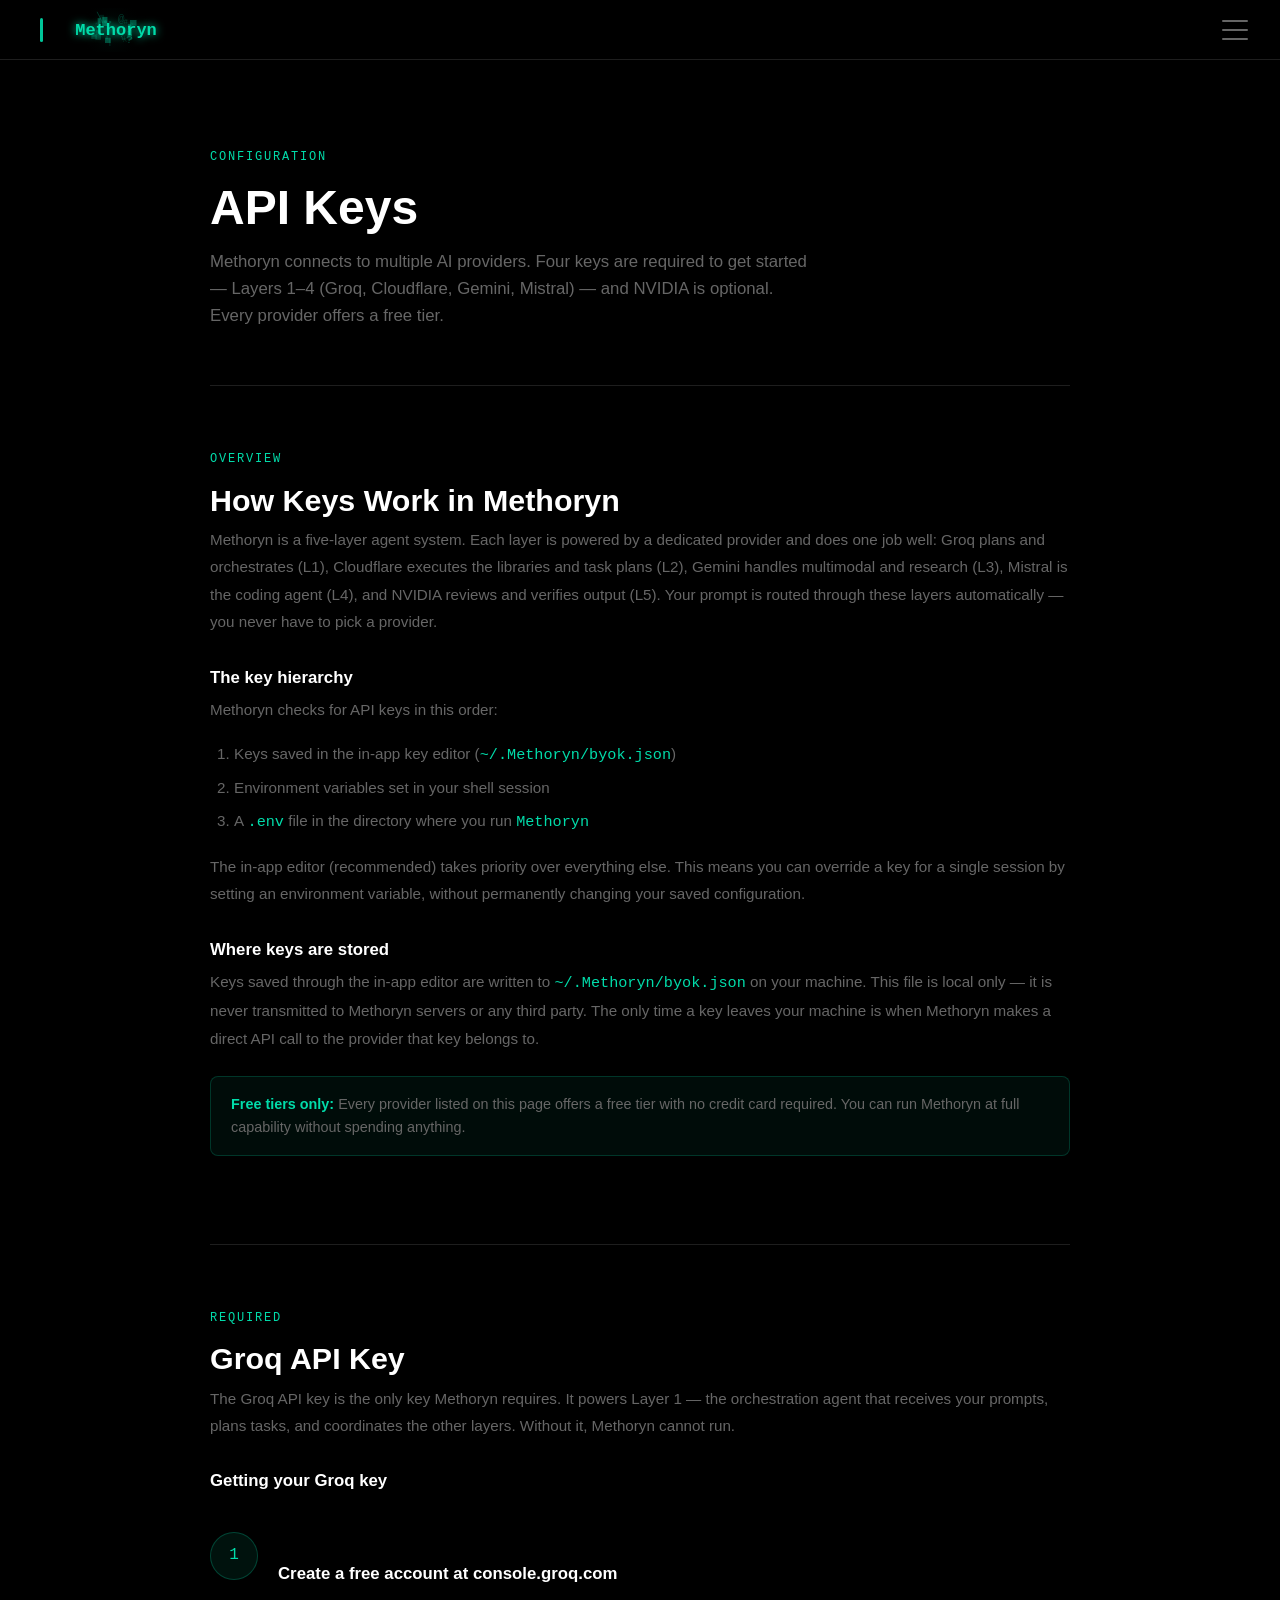
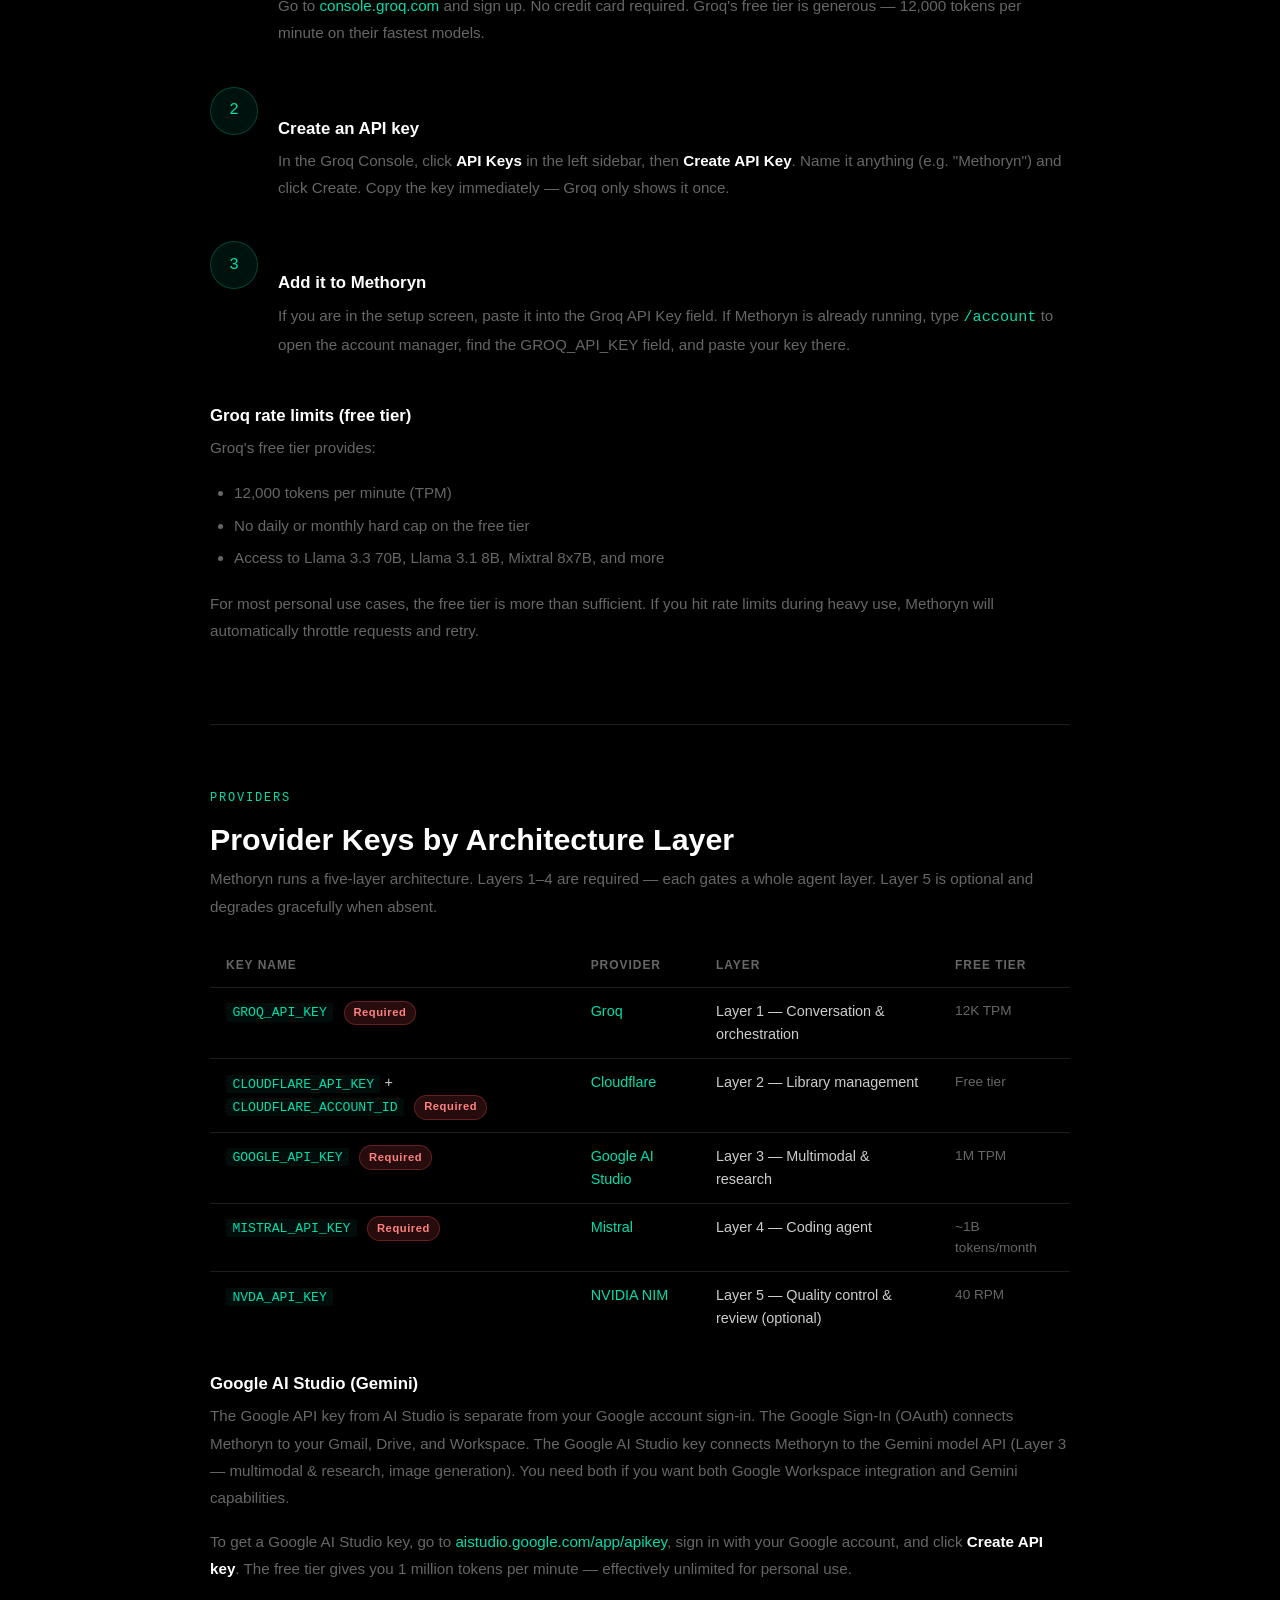
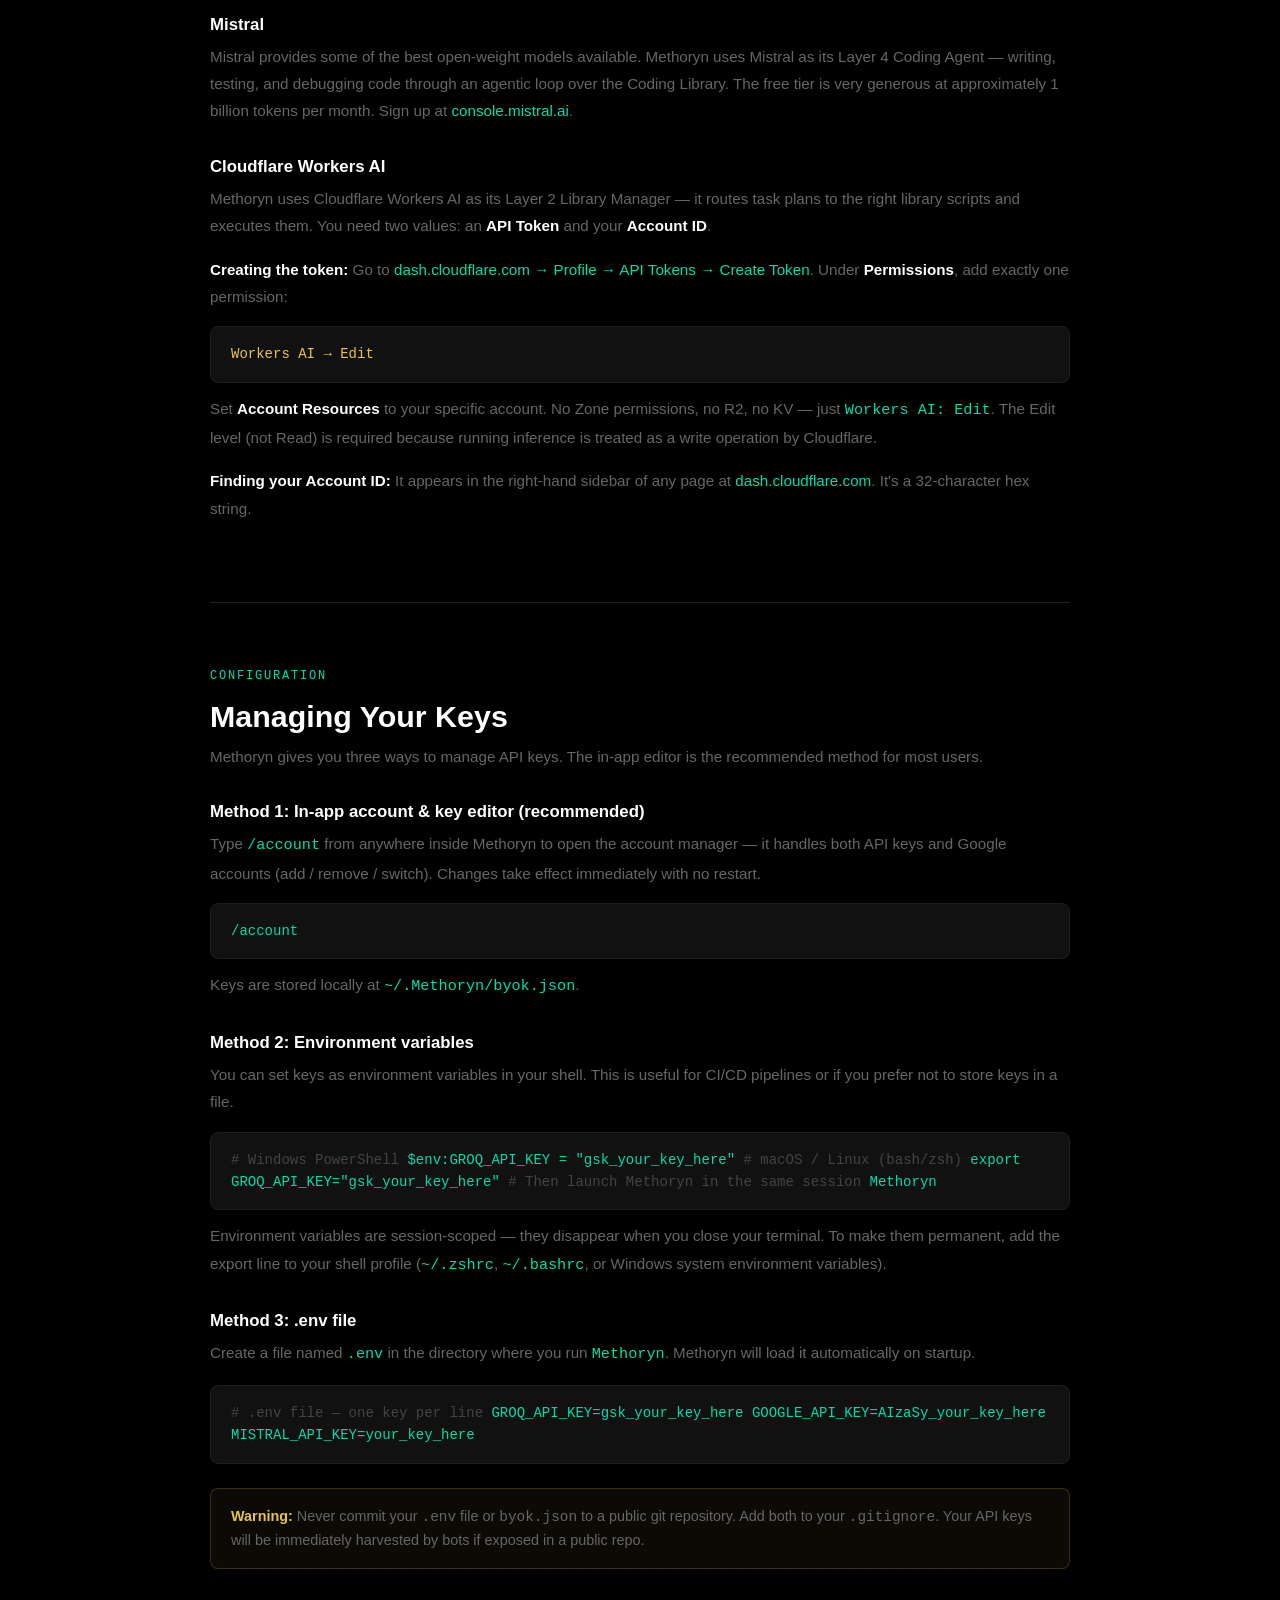
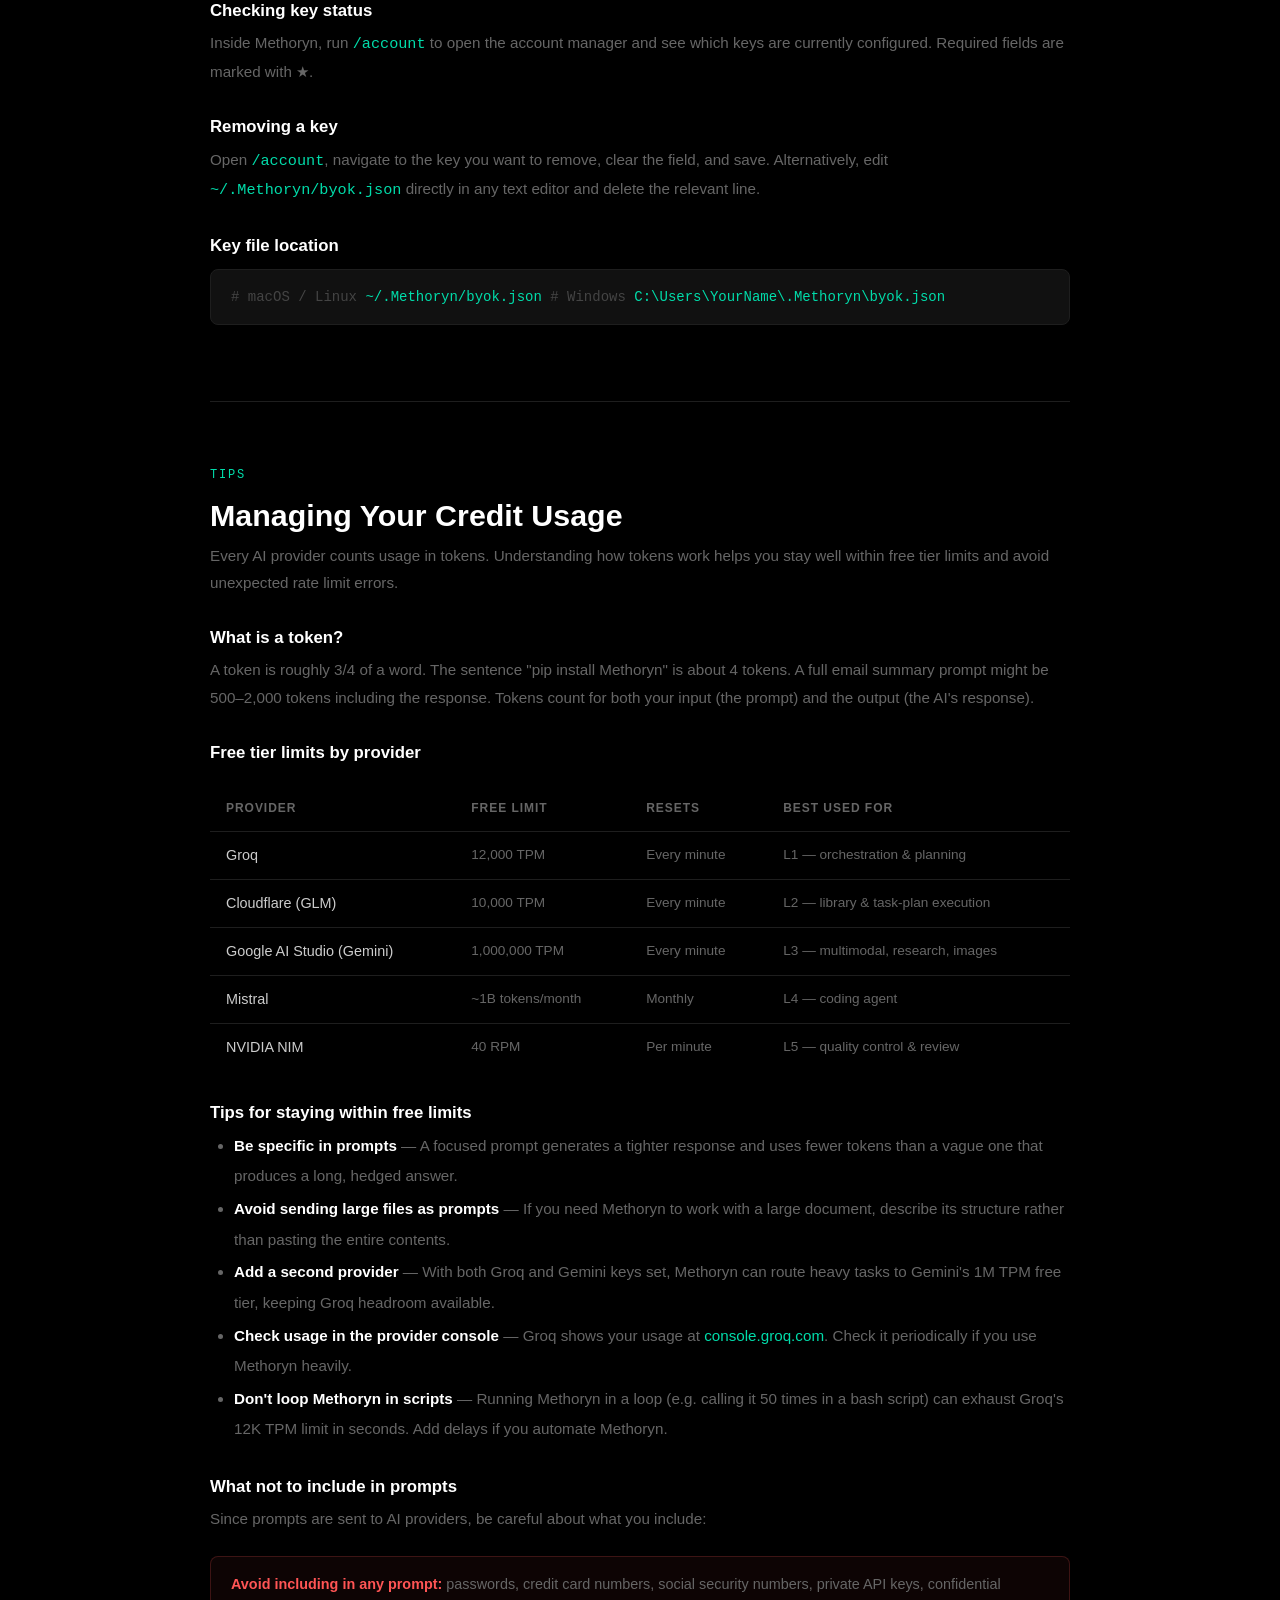
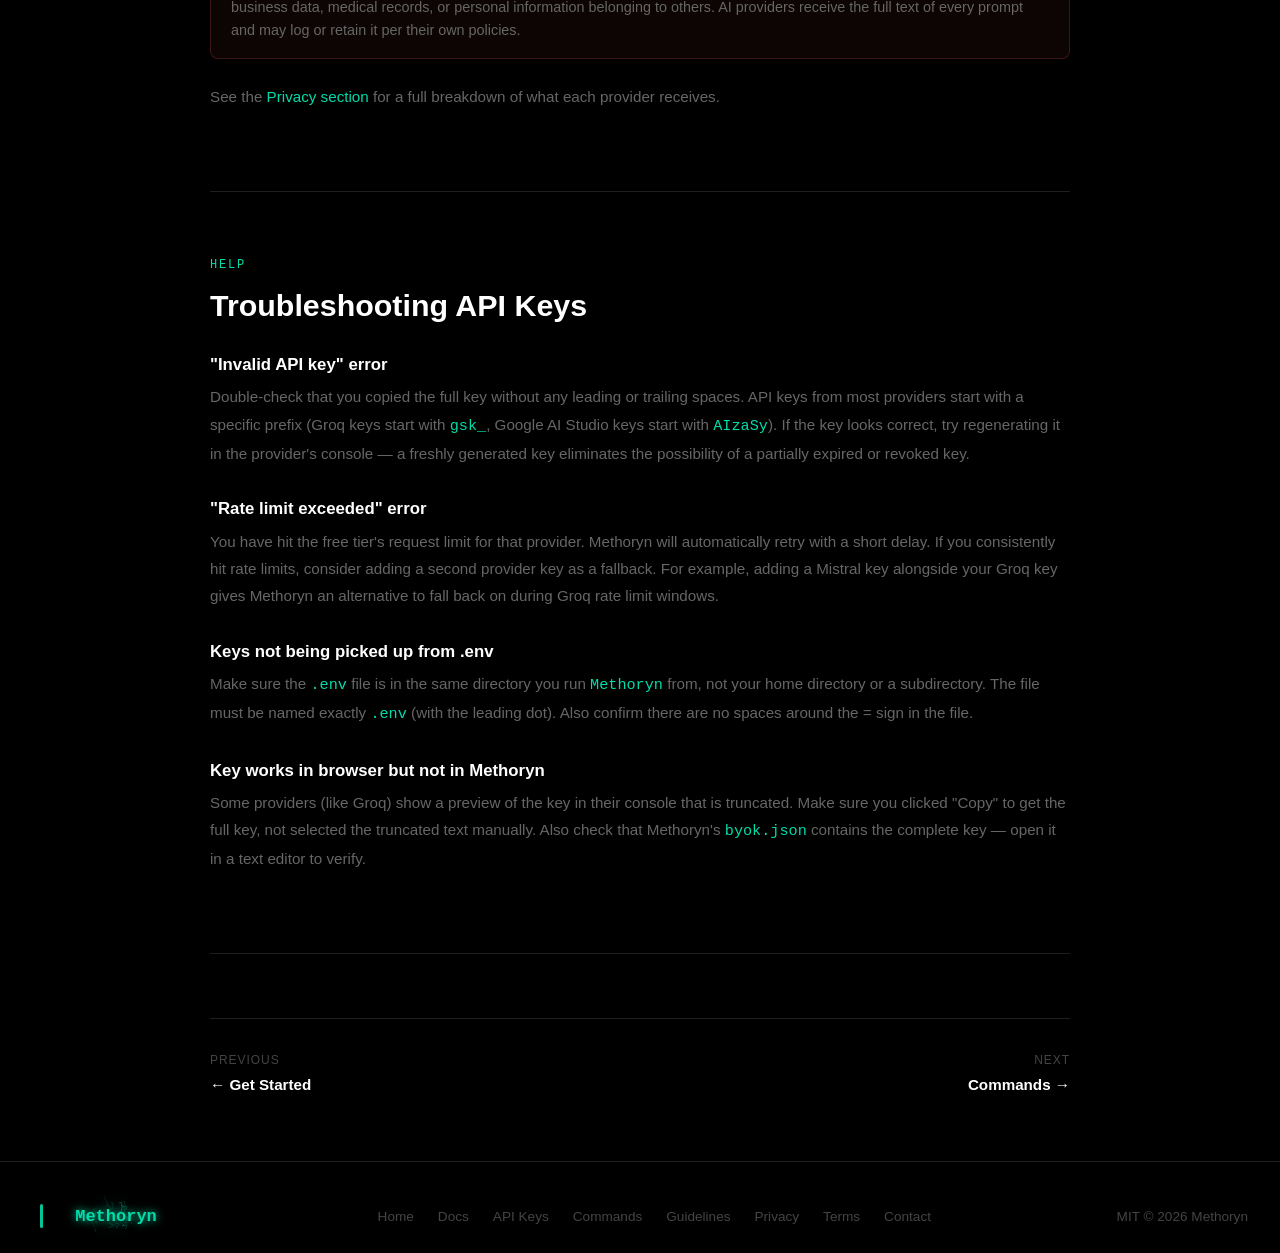
==== commit e21ee5ab: "site: update to v0.1.49" ====
--- a/api-keys.html
+++ b/api-keys.html
@@ -33,7 +33,7 @@
     <div class="docs-hero">
       <div class="section-label">Configuration</div>
       <h1>API Keys</h1>
-      <p>Methoryn connects to multiple AI providers. Only one key is required to get started — everything else is optional and unlocks additional capabilities.</p>
+      <p>Methoryn connects to multiple AI providers. Four keys are required to get started — Layers 1–4 (Groq, Cloudflare, Gemini, Mistral) — and NVIDIA is optional. Every provider offers a free tier.</p>
     </div>
 
     <!-- ── Overview ── -->
@@ -85,7 +85,7 @@
           <div class="step-num">3</div>
           <div class="step-content">
             <h3>Add it to Methoryn</h3>
-            <p>If you are in the setup screen, paste it into the Groq API Key field. If Methoryn is already running, type <code style="color:var(--accent);">/keys</code> to open the key editor, find the GROQ_API_KEY field, and paste your key there.</p>
+            <p>If you are in the setup screen, paste it into the Groq API Key field. If Methoryn is already running, type <code style="color:var(--accent);">/account</code> to open the account manager, find the GROQ_API_KEY field, and paste your key there.</p>
           </div>
         </div>
       </div>
@@ -127,7 +127,9 @@
             <td><a href="https://dash.cloudflare.com/profile/api-tokens" target="_blank">Cloudflare</a></td>
             <td>Layer 2 — Library management</td>
             <td class="td-dim">Free tier</td>
-          </tr> <span class="badge badge-required" style="margin-left:0.4rem;">Required</span></td>
+          </tr>
+          <tr>
+            <td><code>GOOGLE_API_KEY</code> <span class="badge badge-required" style="margin-left:0.4rem;">Required</span></td>
             <td><a href="https://aistudio.google.com/app/apikey" target="_blank">Google AI Studio</a></td>
             <td>Layer 3 — Multimodal &amp; research</td>
             <td class="td-dim">1M TPM</td>
@@ -196,10 +198,10 @@
       </div>
 
       <h3>Checking key status</h3>
-      <p>Inside Methoryn, run <code style="color:var(--accent);">/keys</code> to see which keys are currently configured. The editor shows a green indicator next to each key that is set and a grey indicator for keys that are missing.</p>
+      <p>Inside Methoryn, run <code style="color:var(--accent);">/account</code> to open the account manager and see which keys are currently configured. Required fields are marked with ★.</p>
 
       <h3>Removing a key</h3>
-      <p>Open <code style="color:var(--accent);">/keys</code>, navigate to the key you want to remove, clear the field, and save. Alternatively, edit <code style="color:var(--accent);">~/.Methoryn/byok.json</code> directly in any text editor and delete the relevant line.</p>
+      <p>Open <code style="color:var(--accent);">/account</code>, navigate to the key you want to remove, clear the field, and save. Alternatively, edit <code style="color:var(--accent);">~/.Methoryn/byok.json</code> directly in any text editor and delete the relevant line.</p>
 
       <h3>Key file location</h3>
       <div class="code-block"><span class="comment"># macOS / Linux</span>
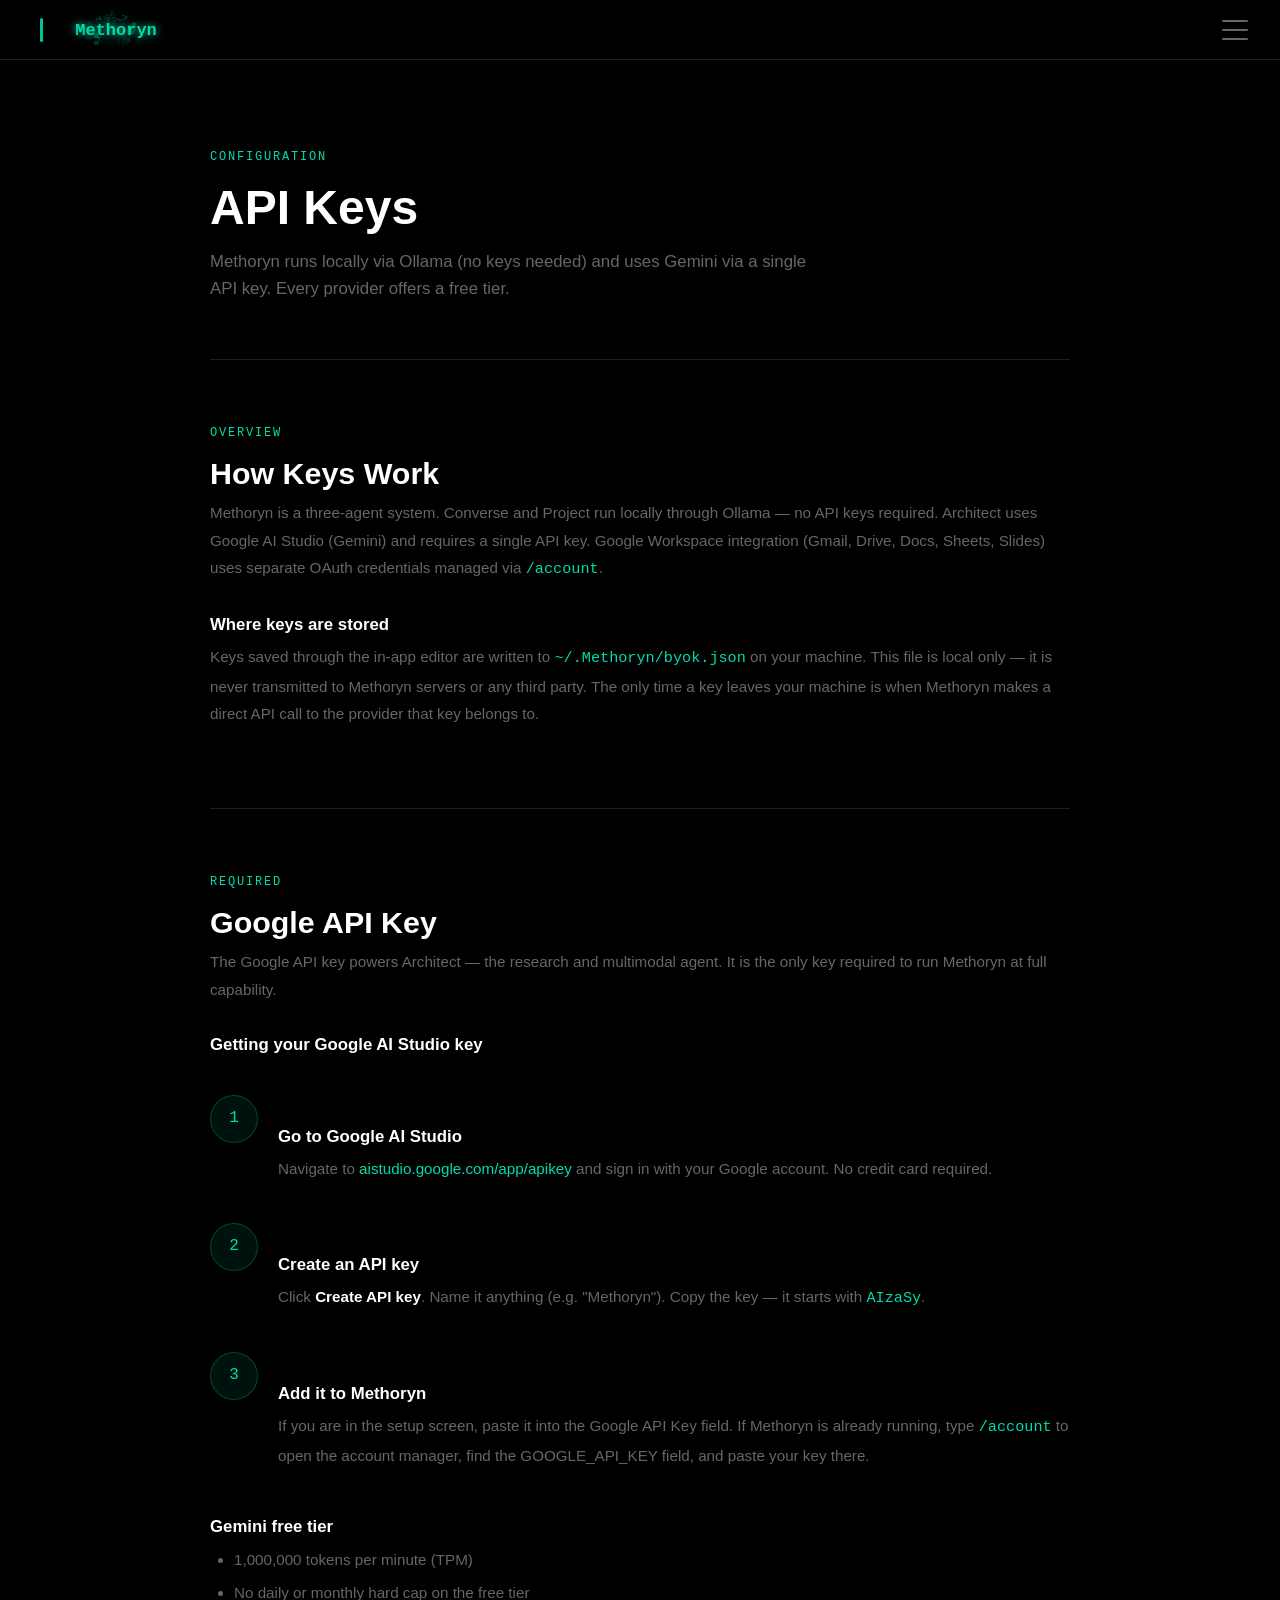
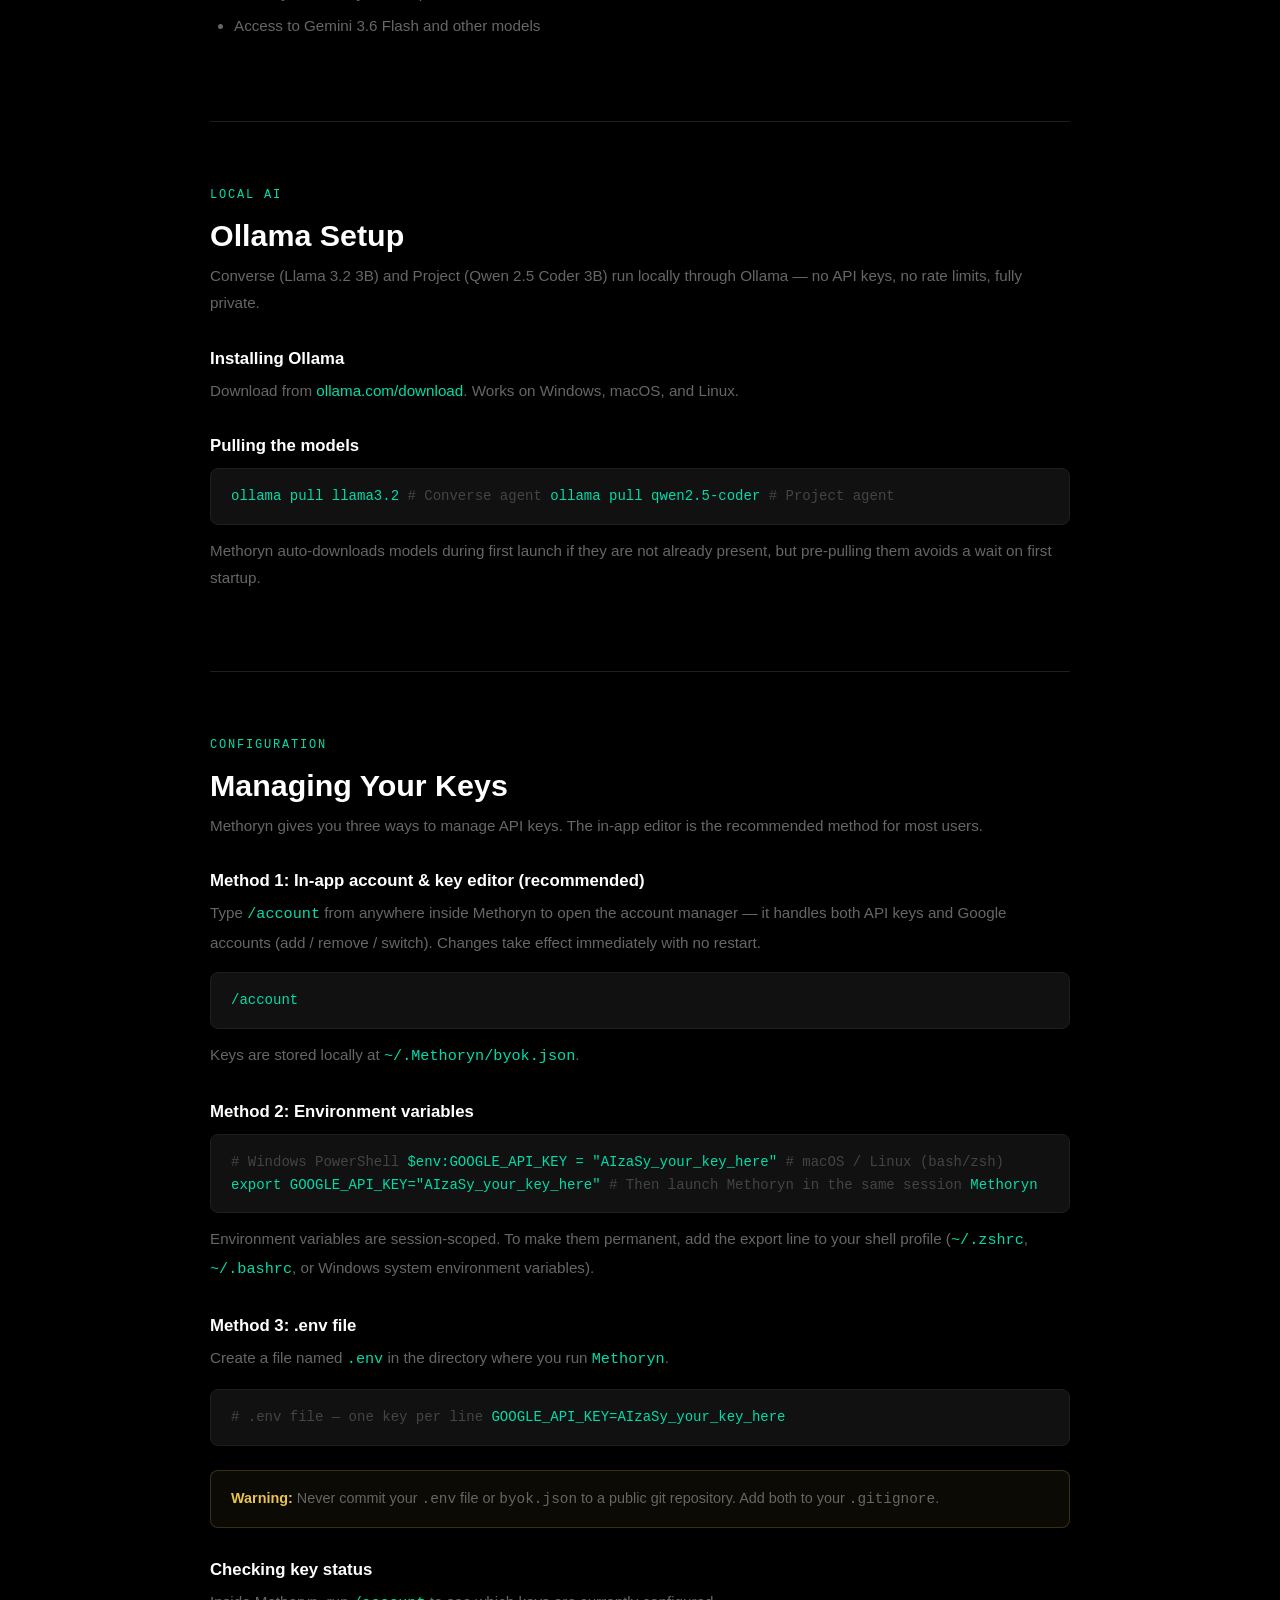
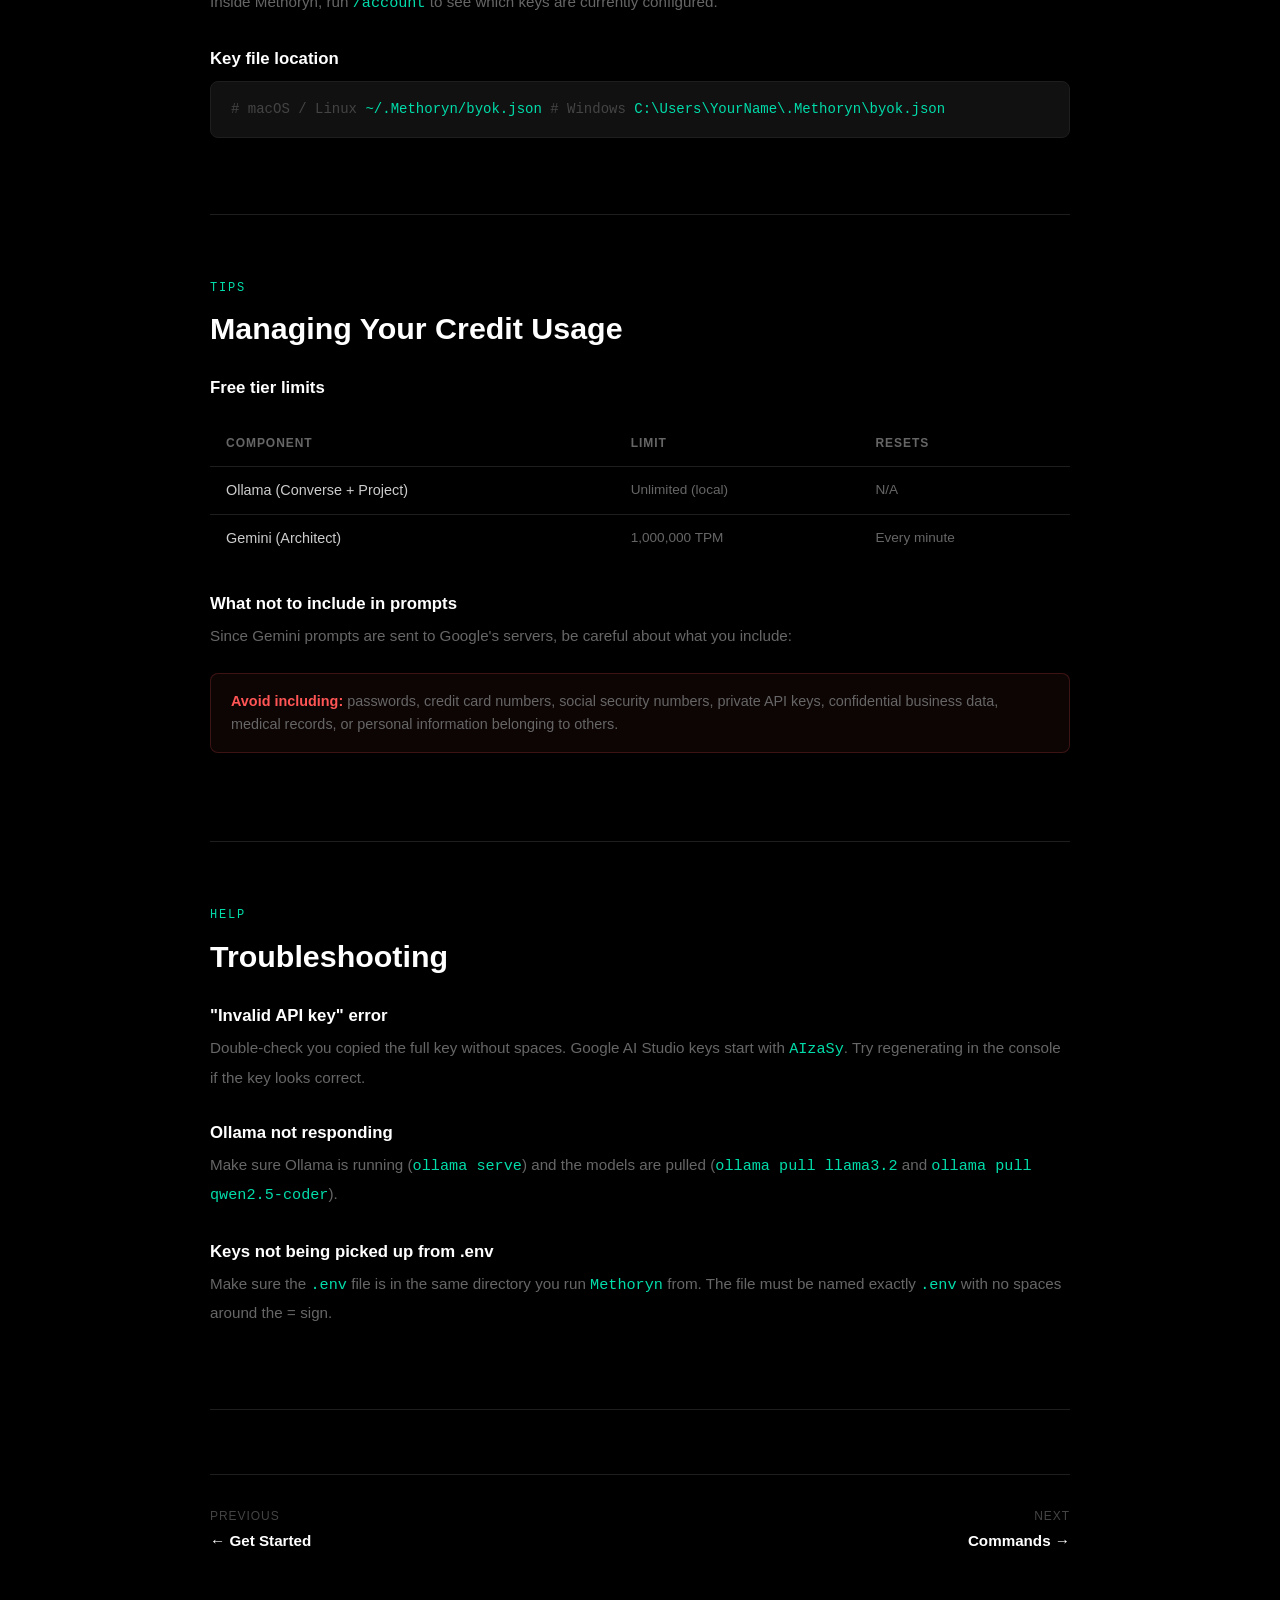
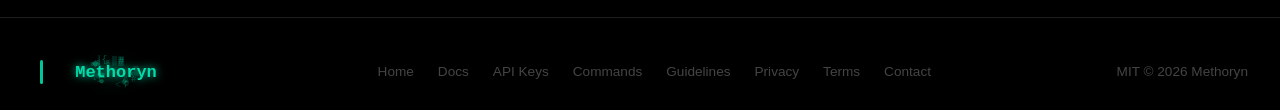
==== commit f16a91c4: "site: update to v0.1.57" ====
--- a/api-keys.html
+++ b/api-keys.html
@@ -4,7 +4,7 @@
   <meta charset="UTF-8"/>
   <meta name="viewport" content="width=device-width, initial-scale=1.0"/>
   <title>API Keys — Methoryn</title>
-  <meta name="description" content="Configure API keys for Methoryn — Groq, Cloudflare, Gemini, Mistral, and NVIDIA. One key per agent layer."/>
+  <meta name="description" content="Configure API keys for Methoryn — Ollama runs locally (no keys), only Google API key needed for Gemini."/>
   <link rel="icon" type="image/svg+xml" href="favicon.svg"/>
   <link rel="stylesheet" href="style.css"/>
 </head>
@@ -33,135 +33,71 @@
     <div class="docs-hero">
       <div class="section-label">Configuration</div>
       <h1>API Keys</h1>
-      <p>Methoryn connects to multiple AI providers. Four keys are required to get started — Layers 1–4 (Groq, Cloudflare, Gemini, Mistral) — and NVIDIA is optional. Every provider offers a free tier.</p>
+      <p>Methoryn runs locally via Ollama (no keys needed) and uses Gemini via a single API key. Every provider offers a free tier.</p>
     </div>
 
     <!-- ── Overview ── -->
     <div class="docs-section" id="overview">
       <div class="section-label">Overview</div>
-      <h2>How Keys Work in Methoryn</h2>
-      <p>Methoryn is a five-layer agent system. Each layer is powered by a dedicated provider and does one job well: Groq plans and orchestrates (L1), Cloudflare executes the libraries and task plans (L2), Gemini handles multimodal and research (L3), Mistral is the coding agent (L4), and NVIDIA reviews and verifies output (L5). Your prompt is routed through these layers automatically — you never have to pick a provider.</p>
-
-      <h3>The key hierarchy</h3>
-      <p>Methoryn checks for API keys in this order:</p>
-      <ol>
-        <li>Keys saved in the in-app key editor (<code style="color:var(--accent);">~/.Methoryn/byok.json</code>)</li>
-        <li>Environment variables set in your shell session</li>
-        <li>A <code style="color:var(--accent);">.env</code> file in the directory where you run <code style="color:var(--accent);">Methoryn</code></li>
-      </ol>
-      <p>The in-app editor (recommended) takes priority over everything else. This means you can override a key for a single session by setting an environment variable, without permanently changing your saved configuration.</p>
+      <h2>How Keys Work</h2>
+      <p>Methoryn is a three-agent system. Converse and Project run locally through Ollama — no API keys required. Architect uses Google AI Studio (Gemini) and requires a single API key. Google Workspace integration (Gmail, Drive, Docs, Sheets, Slides) uses separate OAuth credentials managed via <code style="color:var(--accent);">/account</code>.</p>
 
       <h3>Where keys are stored</h3>
       <p>Keys saved through the in-app editor are written to <code style="color:var(--accent);">~/.Methoryn/byok.json</code> on your machine. This file is local only — it is never transmitted to Methoryn servers or any third party. The only time a key leaves your machine is when Methoryn makes a direct API call to the provider that key belongs to.</p>
-
-      <div class="docs-tip">
-        <strong>Free tiers only:</strong> Every provider listed on this page offers a free tier with no credit card required. You can run Methoryn at full capability without spending anything.
-      </div>
     </div>
 
     <!-- ── Required Keys ── -->
     <div class="docs-section" id="required">
       <div class="section-label">Required</div>
-      <h2>Groq API Key</h2>
-      <p>The Groq API key is the only key Methoryn requires. It powers Layer 1 — the orchestration agent that receives your prompts, plans tasks, and coordinates the other layers. Without it, Methoryn cannot run.</p>
-
-      <h3>Getting your Groq key</h3>
+      <h2>Google API Key</h2>
+      <p>The Google API key powers Architect — the research and multimodal agent. It is the only key required to run Methoryn at full capability.</p>
+
+      <h3>Getting your Google AI Studio key</h3>
       <div class="steps">
         <div class="step">
           <div class="step-num">1</div>
           <div class="step-content">
-            <h3>Create a free account at console.groq.com</h3>
-            <p>Go to <a href="https://console.groq.com/" target="_blank">console.groq.com</a> and sign up. No credit card required. Groq's free tier is generous — 12,000 tokens per minute on their fastest models.</p>
+            <h3>Go to Google AI Studio</h3>
+            <p>Navigate to <a href="https://aistudio.google.com/app/apikey" target="_blank">aistudio.google.com/app/apikey</a> and sign in with your Google account. No credit card required.</p>
           </div>
         </div>
         <div class="step">
           <div class="step-num">2</div>
           <div class="step-content">
             <h3>Create an API key</h3>
-            <p>In the Groq Console, click <strong style="color:#fff;">API Keys</strong> in the left sidebar, then <strong style="color:#fff;">Create API Key</strong>. Name it anything (e.g. "Methoryn") and click Create. Copy the key immediately — Groq only shows it once.</p>
+            <p>Click <strong style="color:#fff;">Create API key</strong>. Name it anything (e.g. "Methoryn"). Copy the key — it starts with <code style="color:var(--accent);">AIzaSy</code>.</p>
           </div>
         </div>
         <div class="step">
           <div class="step-num">3</div>
           <div class="step-content">
             <h3>Add it to Methoryn</h3>
-            <p>If you are in the setup screen, paste it into the Groq API Key field. If Methoryn is already running, type <code style="color:var(--accent);">/account</code> to open the account manager, find the GROQ_API_KEY field, and paste your key there.</p>
+            <p>If you are in the setup screen, paste it into the Google API Key field. If Methoryn is already running, type <code style="color:var(--accent);">/account</code> to open the account manager, find the GOOGLE_API_KEY field, and paste your key there.</p>
           </div>
         </div>
       </div>
 
-      <h3>Groq rate limits (free tier)</h3>
-      <p>Groq's free tier provides:</p>
+      <h3>Gemini free tier</h3>
       <ul>
-        <li>12,000 tokens per minute (TPM)</li>
+        <li>1,000,000 tokens per minute (TPM)</li>
         <li>No daily or monthly hard cap on the free tier</li>
-        <li>Access to Llama 3.3 70B, Llama 3.1 8B, Mixtral 8x7B, and more</li>
+        <li>Access to Gemini 3.6 Flash and other models</li>
       </ul>
-      <p>For most personal use cases, the free tier is more than sufficient. If you hit rate limits during heavy use, Methoryn will automatically throttle requests and retry.</p>
-    </div>
-
-    <!-- ── Provider Keys ── -->
-    <div class="docs-section" id="providers">
-      <div class="section-label">Providers</div>
-      <h2>Provider Keys by Architecture Layer</h2>
-      <p>Methoryn runs a five-layer architecture. Layers 1–4 are required — each gates a whole agent layer. Layer 5 is optional and degrades gracefully when absent.</p>
-
-      <table class="data-table">
-        <thead>
-          <tr>
-            <th>Key Name</th>
-            <th>Provider</th>
-            <th>Layer</th>
-            <th>Free Tier</th>
-          </tr>
-        </thead>
-        <tbody>
-          <tr>
-            <td><code>GROQ_API_KEY</code> <span class="badge badge-required" style="margin-left:0.4rem;">Required</span></td>
-            <td><a href="https://console.groq.com/" target="_blank">Groq</a></td>
-            <td>Layer 1 — Conversation &amp; orchestration</td>
-            <td class="td-dim">12K TPM</td>
-          </tr>
-          <tr>
-            <td><code>CLOUDFLARE_API_KEY</code> + <code>CLOUDFLARE_ACCOUNT_ID</code> <span class="badge badge-required" style="margin-left:0.4rem;">Required</span></td>
-            <td><a href="https://dash.cloudflare.com/profile/api-tokens" target="_blank">Cloudflare</a></td>
-            <td>Layer 2 — Library management</td>
-            <td class="td-dim">Free tier</td>
-          </tr>
-          <tr>
-            <td><code>GOOGLE_API_KEY</code> <span class="badge badge-required" style="margin-left:0.4rem;">Required</span></td>
-            <td><a href="https://aistudio.google.com/app/apikey" target="_blank">Google AI Studio</a></td>
-            <td>Layer 3 — Multimodal &amp; research</td>
-            <td class="td-dim">1M TPM</td>
-          </tr>
-          <tr>
-            <td><code>MISTRAL_API_KEY</code> <span class="badge badge-required" style="margin-left:0.4rem;">Required</span></td>
-            <td><a href="https://console.mistral.ai/" target="_blank">Mistral</a></td>
-            <td>Layer 4 — Coding agent</td>
-            <td class="td-dim">~1B tokens/month</td>
-          </tr>
-          <tr>
-            <td><code>NVDA_API_KEY</code></td>
-            <td><a href="https://build.nvidia.com/" target="_blank">NVIDIA NIM</a></td>
-            <td>Layer 5 — Quality control &amp; review (optional)</td>
-            <td class="td-dim">40 RPM</td>
-          </tr>
-        </tbody>
-      </table>
-
-      <h3>Google AI Studio (Gemini)</h3>
-      <p>The Google API key from AI Studio is separate from your Google account sign-in. The Google Sign-In (OAuth) connects Methoryn to your Gmail, Drive, and Workspace. The Google AI Studio key connects Methoryn to the Gemini model API (Layer 3 — multimodal &amp; research, image generation). You need both if you want both Google Workspace integration and Gemini capabilities.</p>
-      <p>To get a Google AI Studio key, go to <a href="https://aistudio.google.com/app/apikey" target="_blank">aistudio.google.com/app/apikey</a>, sign in with your Google account, and click <strong style="color:#fff;">Create API key</strong>. The free tier gives you 1 million tokens per minute — effectively unlimited for personal use.</p>
-
-      <h3>Mistral</h3>
-      <p>Mistral provides some of the best open-weight models available. Methoryn uses Mistral as its Layer 4 Coding Agent — writing, testing, and debugging code through an agentic loop over the Coding Library. The free tier is very generous at approximately 1 billion tokens per month. Sign up at <a href="https://console.mistral.ai/" target="_blank">console.mistral.ai</a>.</p>
-
-      <h3>Cloudflare Workers AI</h3>
-      <p>Methoryn uses Cloudflare Workers AI as its Layer 2 Library Manager — it routes task plans to the right library scripts and executes them. You need two values: an <strong style="color:#fff;">API Token</strong> and your <strong style="color:#fff;">Account ID</strong>.</p>
-      <p><strong style="color:#fff;">Creating the token:</strong> Go to <a href="https://dash.cloudflare.com/profile/api-tokens" target="_blank">dash.cloudflare.com → Profile → API Tokens → Create Token</a>. Under <strong style="color:#fff;">Permissions</strong>, add exactly one permission:</p>
-      <div class="code-block" style="color:#e8c44e;">Workers AI  →  Edit</div>
-      <p>Set <strong style="color:#fff;">Account Resources</strong> to your specific account. No Zone permissions, no R2, no KV — just <code style="color:var(--accent);">Workers AI: Edit</code>. The Edit level (not Read) is required because running inference is treated as a write operation by Cloudflare.</p>
-      <p><strong style="color:#fff;">Finding your Account ID:</strong> It appears in the right-hand sidebar of any page at <a href="https://dash.cloudflare.com" target="_blank">dash.cloudflare.com</a>. It's a 32-character hex string.</p>
+    </div>
+
+    <!-- ── Ollama Setup ── -->
+    <div class="docs-section" id="ollama">
+      <div class="section-label">Local AI</div>
+      <h2>Ollama Setup</h2>
+      <p>Converse (Llama 3.2 3B) and Project (Qwen 2.5 Coder 3B) run locally through Ollama — no API keys, no rate limits, fully private.</p>
+
+      <h3>Installing Ollama</h3>
+      <p>Download from <a href="https://ollama.com/download" target="_blank">ollama.com/download</a>. Works on Windows, macOS, and Linux.</p>
+
+      <h3>Pulling the models</h3>
+      <div class="code-block">ollama pull llama3.2       <span class="comment"># Converse agent</span>
+ollama pull qwen2.5-coder  <span class="comment"># Project agent</span></div>
+      <p>Methoryn auto-downloads models during first launch if they are not already present, but pre-pulling them avoids a wait on first startup.</p>
     </div>
 
     <div class="docs-section" id="managing">
@@ -175,33 +111,27 @@
       <p>Keys are stored locally at <code style="color:var(--accent);">~/.Methoryn/byok.json</code>.</p>
 
       <h3>Method 2: Environment variables</h3>
-      <p>You can set keys as environment variables in your shell. This is useful for CI/CD pipelines or if you prefer not to store keys in a file.</p>
       <div class="code-block"><span class="comment"># Windows PowerShell</span>
-$env:GROQ_API_KEY = "gsk_your_key_here"
+$env:GOOGLE_API_KEY = "AIzaSy_your_key_here"
 
 <span class="comment"># macOS / Linux (bash/zsh)</span>
-export GROQ_API_KEY="gsk_your_key_here"
+export GOOGLE_API_KEY="AIzaSy_your_key_here"
 
 <span class="comment"># Then launch Methoryn in the same session</span>
 Methoryn</div>
-      <p>Environment variables are session-scoped — they disappear when you close your terminal. To make them permanent, add the export line to your shell profile (<code style="color:var(--accent);">~/.zshrc</code>, <code style="color:var(--accent);">~/.bashrc</code>, or Windows system environment variables).</p>
+      <p>Environment variables are session-scoped. To make them permanent, add the export line to your shell profile (<code style="color:var(--accent);">~/.zshrc</code>, <code style="color:var(--accent);">~/.bashrc</code>, or Windows system environment variables).</p>
 
       <h3>Method 3: .env file</h3>
-      <p>Create a file named <code style="color:var(--accent);">.env</code> in the directory where you run <code style="color:var(--accent);">Methoryn</code>. Methoryn will load it automatically on startup.</p>
+      <p>Create a file named <code style="color:var(--accent);">.env</code> in the directory where you run <code style="color:var(--accent);">Methoryn</code>.</p>
       <div class="code-block"><span class="comment"># .env file — one key per line</span>
-GROQ_API_KEY=gsk_your_key_here
-GOOGLE_API_KEY=AIzaSy_your_key_here
-MISTRAL_API_KEY=your_key_here</div>
+GOOGLE_API_KEY=AIzaSy_your_key_here</div>
 
       <div class="docs-warn">
-        <strong>Warning:</strong> Never commit your <code>.env</code> file or <code>byok.json</code> to a public git repository. Add both to your <code>.gitignore</code>. Your API keys will be immediately harvested by bots if exposed in a public repo.
+        <strong>Warning:</strong> Never commit your <code>.env</code> file or <code>byok.json</code> to a public git repository. Add both to your <code>.gitignore</code>.
       </div>
 
       <h3>Checking key status</h3>
-      <p>Inside Methoryn, run <code style="color:var(--accent);">/account</code> to open the account manager and see which keys are currently configured. Required fields are marked with ★.</p>
-
-      <h3>Removing a key</h3>
-      <p>Open <code style="color:var(--accent);">/account</code>, navigate to the key you want to remove, clear the field, and save. Alternatively, edit <code style="color:var(--accent);">~/.Methoryn/byok.json</code> directly in any text editor and delete the relevant line.</p>
+      <p>Inside Methoryn, run <code style="color:var(--accent);">/account</code> to see which keys are currently configured.</p>
 
       <h3>Key file location</h3>
       <div class="code-block"><span class="comment"># macOS / Linux</span>
@@ -215,83 +145,46 @@
     <div class="docs-section" id="usage-tips">
       <div class="section-label">Tips</div>
       <h2>Managing Your Credit Usage</h2>
-      <p>Every AI provider counts usage in tokens. Understanding how tokens work helps you stay well within free tier limits and avoid unexpected rate limit errors.</p>
-
-      <h3>What is a token?</h3>
-      <p>A token is roughly 3/4 of a word. The sentence "pip install Methoryn" is about 4 tokens. A full email summary prompt might be 500–2,000 tokens including the response. Tokens count for both your input (the prompt) and the output (the AI's response).</p>
-
-      <h3>Free tier limits by provider</h3>
+
+      <h3>Free tier limits</h3>
       <table class="data-table">
         <thead>
-          <tr><th>Provider</th><th>Free limit</th><th>Resets</th><th>Best used for</th></tr>
+          <tr><th>Component</th><th>Limit</th><th>Resets</th></tr>
         </thead>
         <tbody>
           <tr>
-            <td>Groq</td>
-            <td class="td-dim">12,000 TPM</td>
-            <td class="td-dim">Every minute</td>
-            <td class="td-dim">L1 — orchestration &amp; planning</td>
+            <td>Ollama (Converse + Project)</td>
+            <td class="td-dim">Unlimited (local)</td>
+            <td class="td-dim">N/A</td>
           </tr>
           <tr>
-            <td>Cloudflare (GLM)</td>
-            <td class="td-dim">10,000 TPM</td>
-            <td class="td-dim">Every minute</td>
-            <td class="td-dim">L2 — library &amp; task-plan execution</td>
-          </tr>
-          <tr>
-            <td>Google AI Studio (Gemini)</td>
+            <td>Gemini (Architect)</td>
             <td class="td-dim">1,000,000 TPM</td>
             <td class="td-dim">Every minute</td>
-            <td class="td-dim">L3 — multimodal, research, images</td>
-          </tr>
-          <tr>
-            <td>Mistral</td>
-            <td class="td-dim">~1B tokens/month</td>
-            <td class="td-dim">Monthly</td>
-            <td class="td-dim">L4 — coding agent</td>
-          </tr>
-          <tr>
-            <td>NVIDIA NIM</td>
-            <td class="td-dim">40 RPM</td>
-            <td class="td-dim">Per minute</td>
-            <td class="td-dim">L5 — quality control &amp; review</td>
           </tr>
         </tbody>
       </table>
 
-      <h3>Tips for staying within free limits</h3>
-      <ul>
-        <li><strong style="color:#fff;">Be specific in prompts</strong> — A focused prompt generates a tighter response and uses fewer tokens than a vague one that produces a long, hedged answer.</li>
-        <li><strong style="color:#fff;">Avoid sending large files as prompts</strong> — If you need Methoryn to work with a large document, describe its structure rather than pasting the entire contents.</li>
-        <li><strong style="color:#fff;">Add a second provider</strong> — With both Groq and Gemini keys set, Methoryn can route heavy tasks to Gemini's 1M TPM free tier, keeping Groq headroom available.</li>
-        <li><strong style="color:#fff;">Check usage in the provider console</strong> — Groq shows your usage at <a href="https://console.groq.com/" target="_blank">console.groq.com</a>. Check it periodically if you use Methoryn heavily.</li>
-        <li><strong style="color:#fff;">Don't loop Methoryn in scripts</strong> — Running Methoryn in a loop (e.g. calling it 50 times in a bash script) can exhaust Groq's 12K TPM limit in seconds. Add delays if you automate Methoryn.</li>
-      </ul>
-
       <h3>What not to include in prompts</h3>
-      <p>Since prompts are sent to AI providers, be careful about what you include:</p>
+      <p>Since Gemini prompts are sent to Google's servers, be careful about what you include:</p>
       <div class="docs-danger">
-        <strong>Avoid including in any prompt:</strong> passwords, credit card numbers, social security numbers, private API keys, confidential business data, medical records, or personal information belonging to others. AI providers receive the full text of every prompt and may log or retain it per their own policies.
+        <strong>Avoid including:</strong> passwords, credit card numbers, social security numbers, private API keys, confidential business data, medical records, or personal information belonging to others.
       </div>
-      <p>See the <a href="guidelines.html#privacy">Privacy section</a> for a full breakdown of what each provider receives.</p>
     </div>
 
     <!-- ── Troubleshooting ── -->
     <div class="docs-section" id="troubleshooting">
       <div class="section-label">Help</div>
-      <h2>Troubleshooting API Keys</h2>
+      <h2>Troubleshooting</h2>
 
       <h3>"Invalid API key" error</h3>
-      <p>Double-check that you copied the full key without any leading or trailing spaces. API keys from most providers start with a specific prefix (Groq keys start with <code style="color:var(--accent);">gsk_</code>, Google AI Studio keys start with <code style="color:var(--accent);">AIzaSy</code>). If the key looks correct, try regenerating it in the provider's console — a freshly generated key eliminates the possibility of a partially expired or revoked key.</p>
-
-      <h3>"Rate limit exceeded" error</h3>
-      <p>You have hit the free tier's request limit for that provider. Methoryn will automatically retry with a short delay. If you consistently hit rate limits, consider adding a second provider key as a fallback. For example, adding a Mistral key alongside your Groq key gives Methoryn an alternative to fall back on during Groq rate limit windows.</p>
+      <p>Double-check you copied the full key without spaces. Google AI Studio keys start with <code style="color:var(--accent);">AIzaSy</code>. Try regenerating in the console if the key looks correct.</p>
+
+      <h3>Ollama not responding</h3>
+      <p>Make sure Ollama is running (<code style="color:var(--accent);">ollama serve</code>) and the models are pulled (<code style="color:var(--accent);">ollama pull llama3.2</code> and <code style="color:var(--accent);">ollama pull qwen2.5-coder</code>).</p>
 
       <h3>Keys not being picked up from .env</h3>
-      <p>Make sure the <code style="color:var(--accent);">.env</code> file is in the same directory you run <code style="color:var(--accent);">Methoryn</code> from, not your home directory or a subdirectory. The file must be named exactly <code style="color:var(--accent);">.env</code> (with the leading dot). Also confirm there are no spaces around the <code>=</code> sign in the file.</p>
-
-      <h3>Key works in browser but not in Methoryn</h3>
-      <p>Some providers (like Groq) show a preview of the key in their console that is truncated. Make sure you clicked "Copy" to get the full key, not selected the truncated text manually. Also check that Methoryn's <code style="color:var(--accent);">byok.json</code> contains the complete key — open it in a text editor to verify.</p>
+      <p>Make sure the <code style="color:var(--accent);">.env</code> file is in the same directory you run <code style="color:var(--accent);">Methoryn</code> from. The file must be named exactly <code style="color:var(--accent);">.env</code> with no spaces around the <code>=</code> sign.</p>
     </div>
 
     <!-- ── Page nav ── -->
@@ -350,11 +243,3 @@
   </script>
 </body>
 </html>
-
-
-
-
-
-
-
-
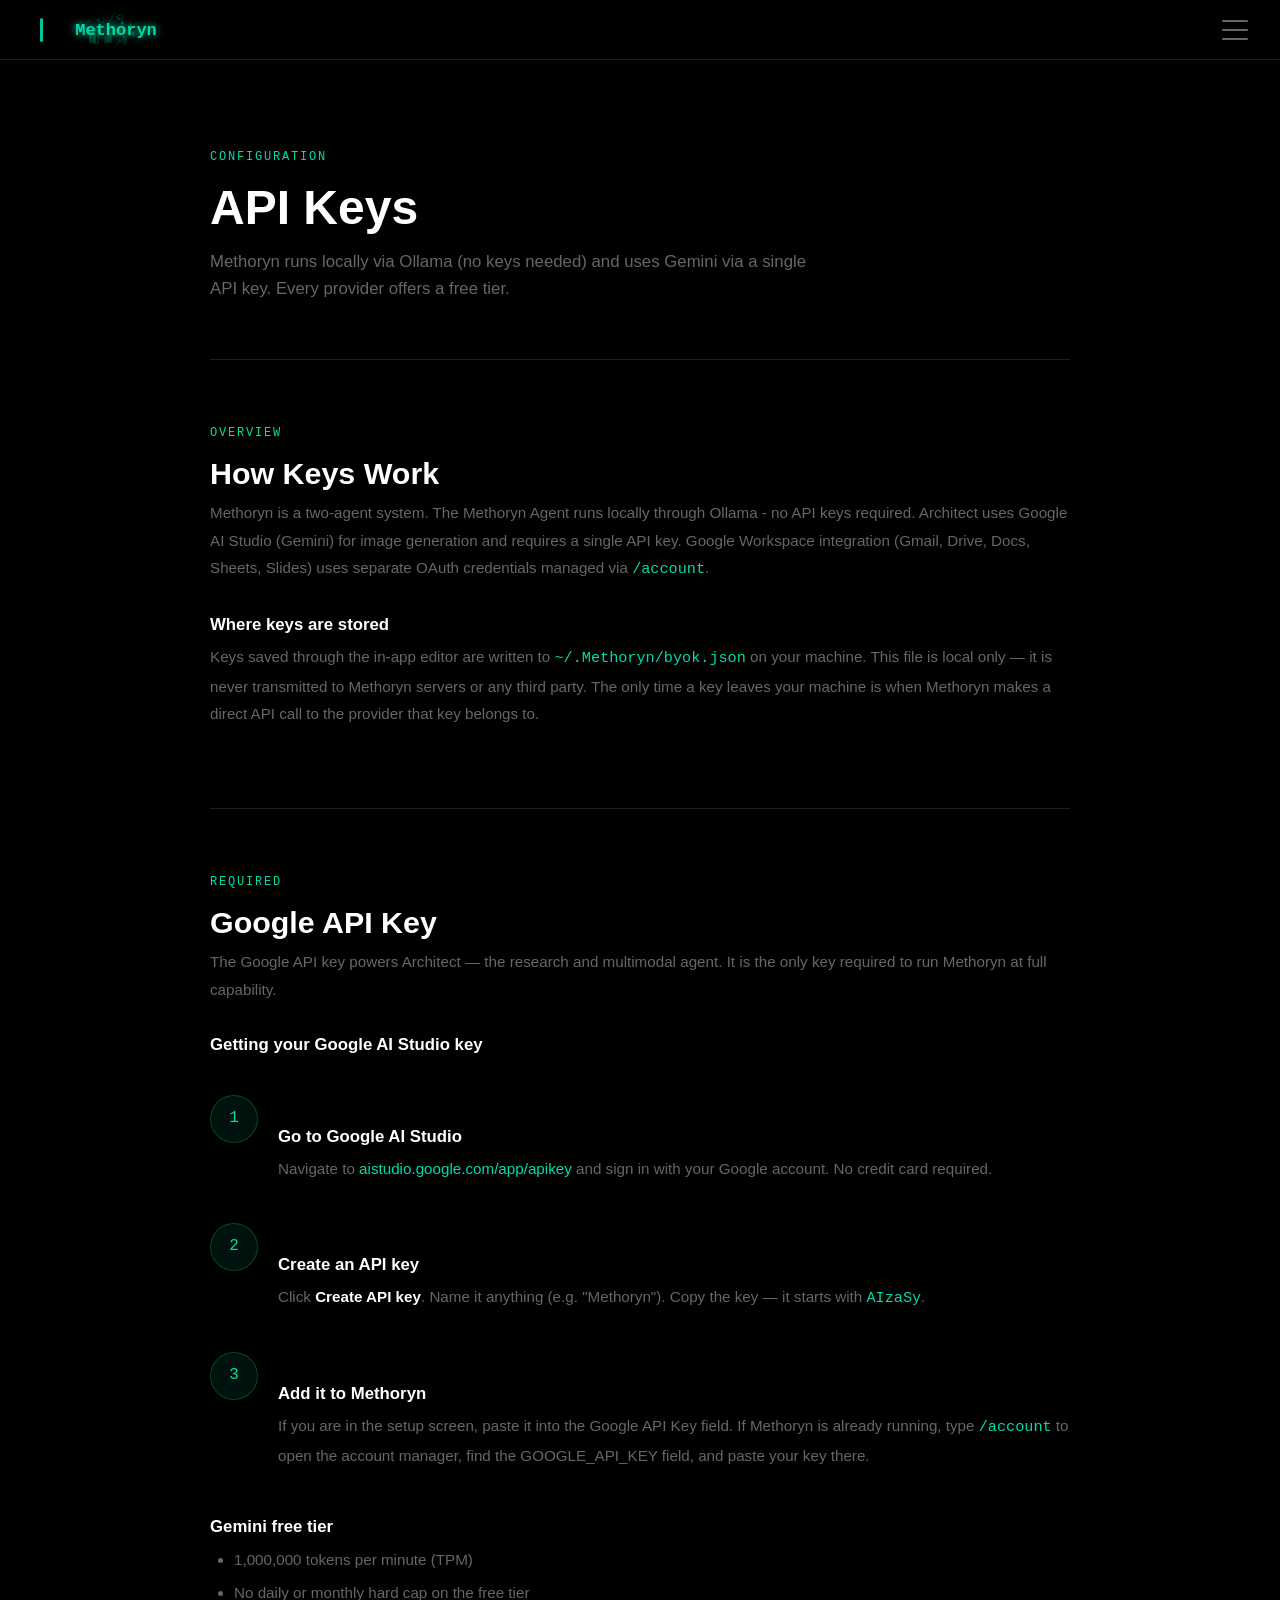
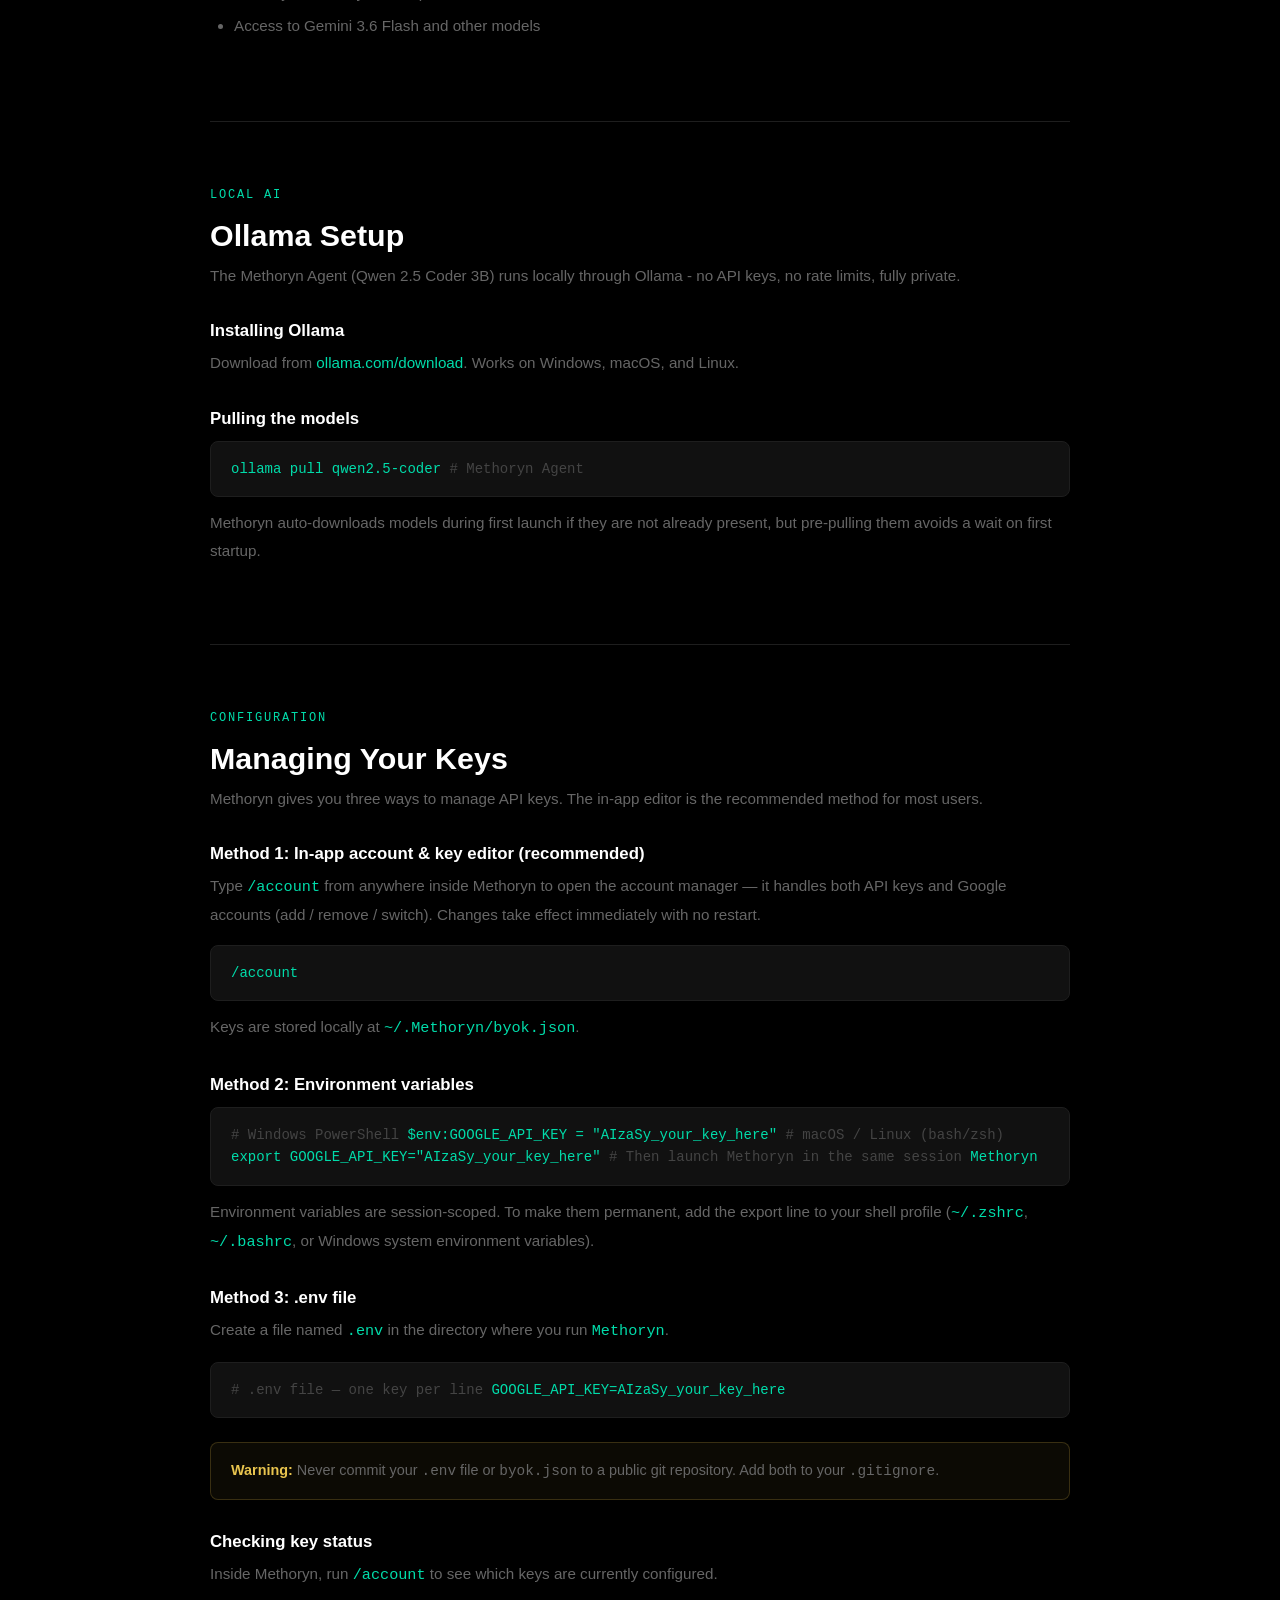
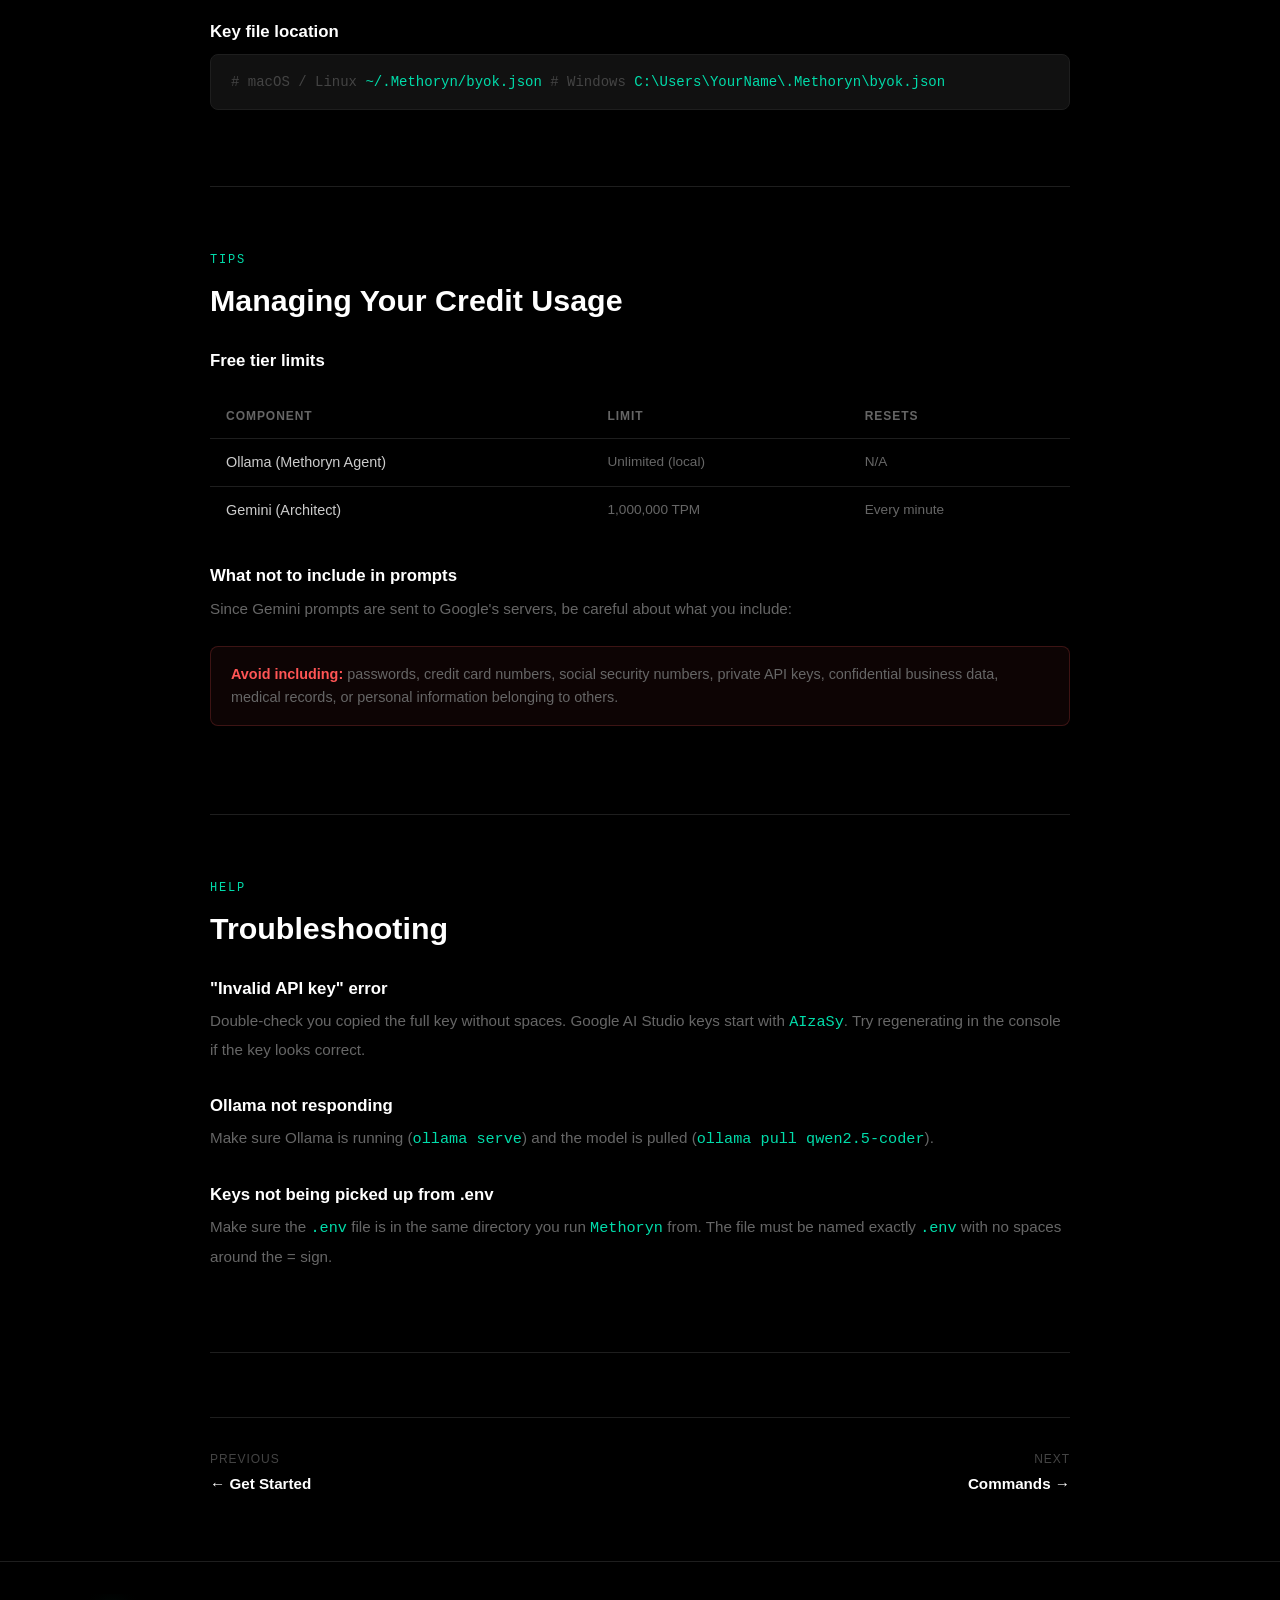
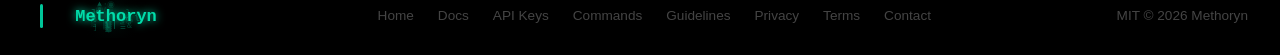
==== commit a8374b7a: "site: update to v0.1.58" ====
--- a/api-keys.html
+++ b/api-keys.html
@@ -40,7 +40,7 @@
     <div class="docs-section" id="overview">
       <div class="section-label">Overview</div>
       <h2>How Keys Work</h2>
-      <p>Methoryn is a three-agent system. Converse and Project run locally through Ollama — no API keys required. Architect uses Google AI Studio (Gemini) and requires a single API key. Google Workspace integration (Gmail, Drive, Docs, Sheets, Slides) uses separate OAuth credentials managed via <code style="color:var(--accent);">/account</code>.</p>
+      <p>Methoryn is a two-agent system. The Methoryn Agent runs locally through Ollama - no API keys required. Architect uses Google AI Studio (Gemini) for image generation and requires a single API key. Google Workspace integration (Gmail, Drive, Docs, Sheets, Slides) uses separate OAuth credentials managed via <code style="color:var(--accent);">/account</code>.</p>
 
       <h3>Where keys are stored</h3>
       <p>Keys saved through the in-app editor are written to <code style="color:var(--accent);">~/.Methoryn/byok.json</code> on your machine. This file is local only — it is never transmitted to Methoryn servers or any third party. The only time a key leaves your machine is when Methoryn makes a direct API call to the provider that key belongs to.</p>
@@ -89,14 +89,13 @@
     <div class="docs-section" id="ollama">
       <div class="section-label">Local AI</div>
       <h2>Ollama Setup</h2>
-      <p>Converse (Llama 3.2 3B) and Project (Qwen 2.5 Coder 3B) run locally through Ollama — no API keys, no rate limits, fully private.</p>
+      <p>The Methoryn Agent (Qwen 2.5 Coder 3B) runs locally through Ollama - no API keys, no rate limits, fully private.</p>
 
       <h3>Installing Ollama</h3>
       <p>Download from <a href="https://ollama.com/download" target="_blank">ollama.com/download</a>. Works on Windows, macOS, and Linux.</p>
 
       <h3>Pulling the models</h3>
-      <div class="code-block">ollama pull llama3.2       <span class="comment"># Converse agent</span>
-ollama pull qwen2.5-coder  <span class="comment"># Project agent</span></div>
+      <div class="code-block">ollama pull qwen2.5-coder  <span class="comment"># Methoryn Agent</span></div>
       <p>Methoryn auto-downloads models during first launch if they are not already present, but pre-pulling them avoids a wait on first startup.</p>
     </div>
 
@@ -153,7 +152,7 @@
         </thead>
         <tbody>
           <tr>
-            <td>Ollama (Converse + Project)</td>
+            <td>Ollama (Methoryn Agent)</td>
             <td class="td-dim">Unlimited (local)</td>
             <td class="td-dim">N/A</td>
           </tr>
@@ -181,7 +180,7 @@
       <p>Double-check you copied the full key without spaces. Google AI Studio keys start with <code style="color:var(--accent);">AIzaSy</code>. Try regenerating in the console if the key looks correct.</p>
 
       <h3>Ollama not responding</h3>
-      <p>Make sure Ollama is running (<code style="color:var(--accent);">ollama serve</code>) and the models are pulled (<code style="color:var(--accent);">ollama pull llama3.2</code> and <code style="color:var(--accent);">ollama pull qwen2.5-coder</code>).</p>
+      <p>Make sure Ollama is running (<code style="color:var(--accent);">ollama serve</code>) and the model is pulled (<code style="color:var(--accent);">ollama pull qwen2.5-coder</code>).</p>
 
       <h3>Keys not being picked up from .env</h3>
       <p>Make sure the <code style="color:var(--accent);">.env</code> file is in the same directory you run <code style="color:var(--accent);">Methoryn</code> from. The file must be named exactly <code style="color:var(--accent);">.env</code> with no spaces around the <code>=</code> sign.</p>
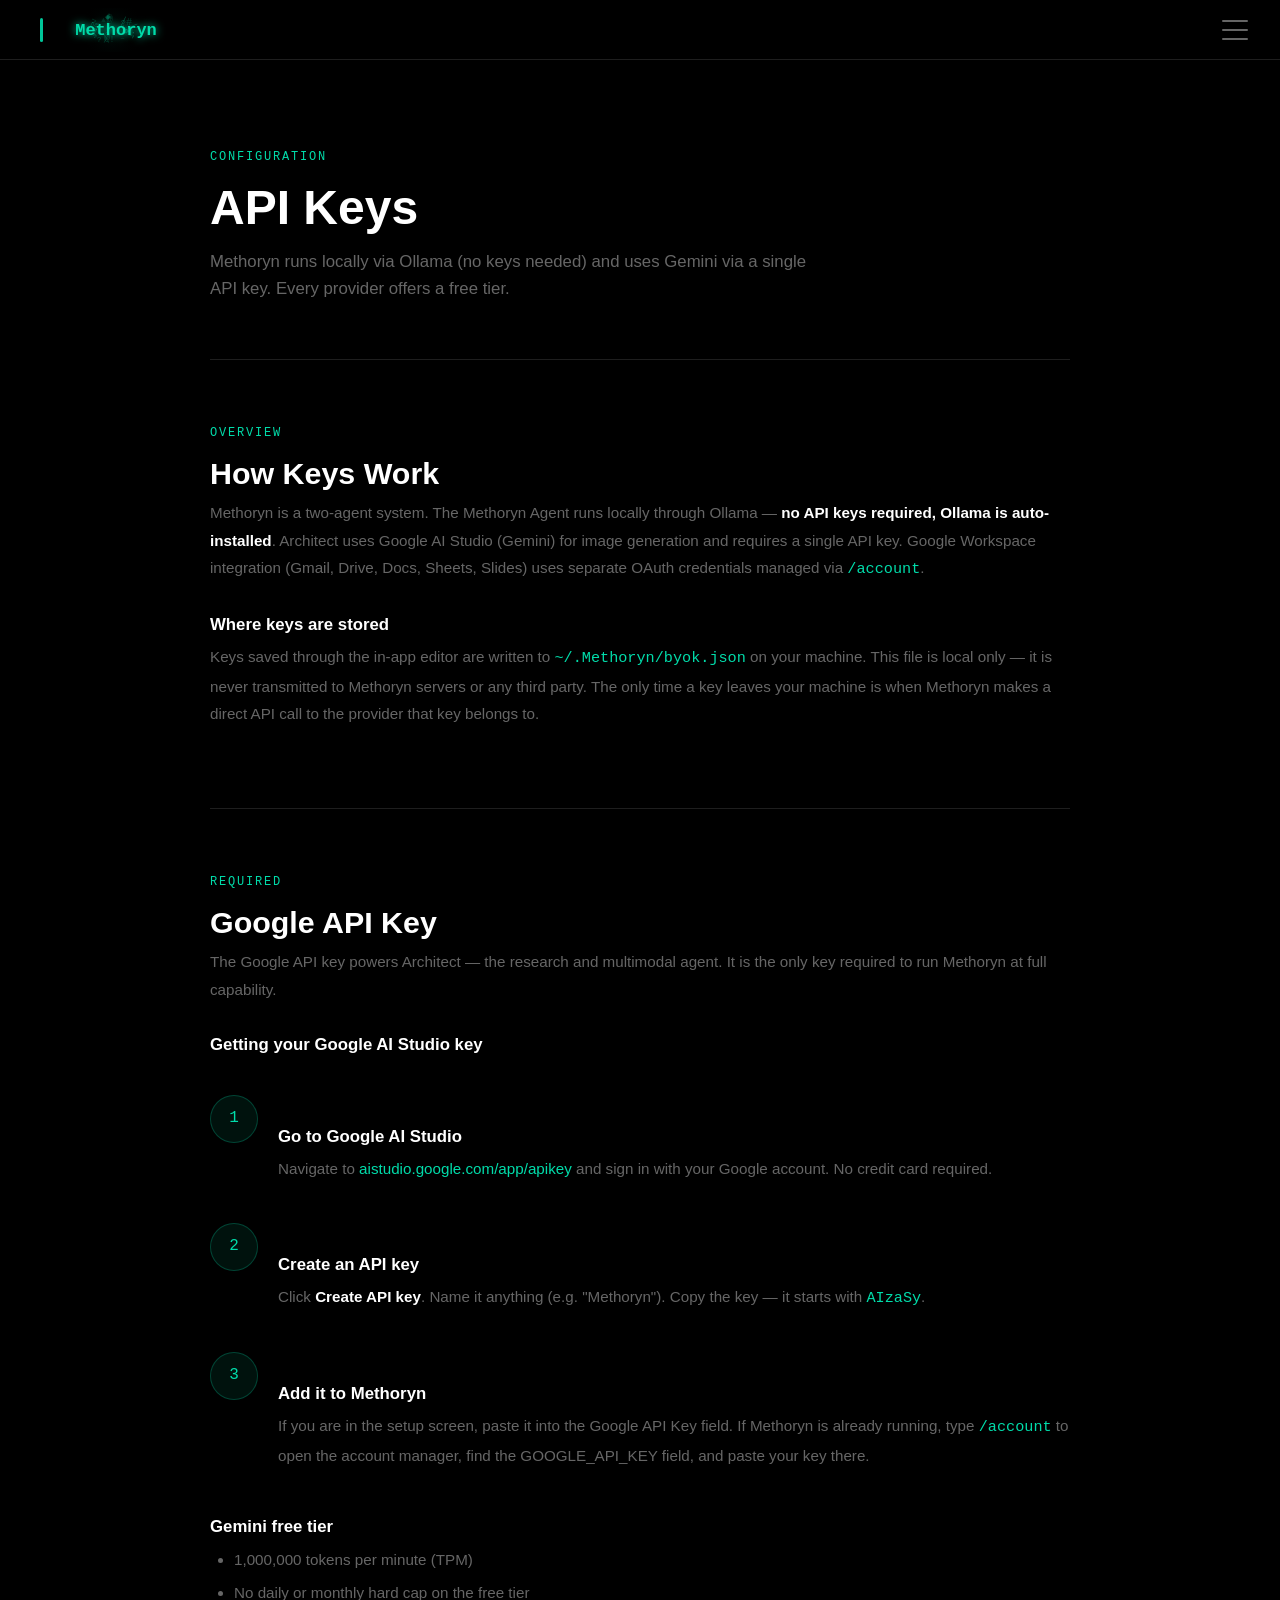
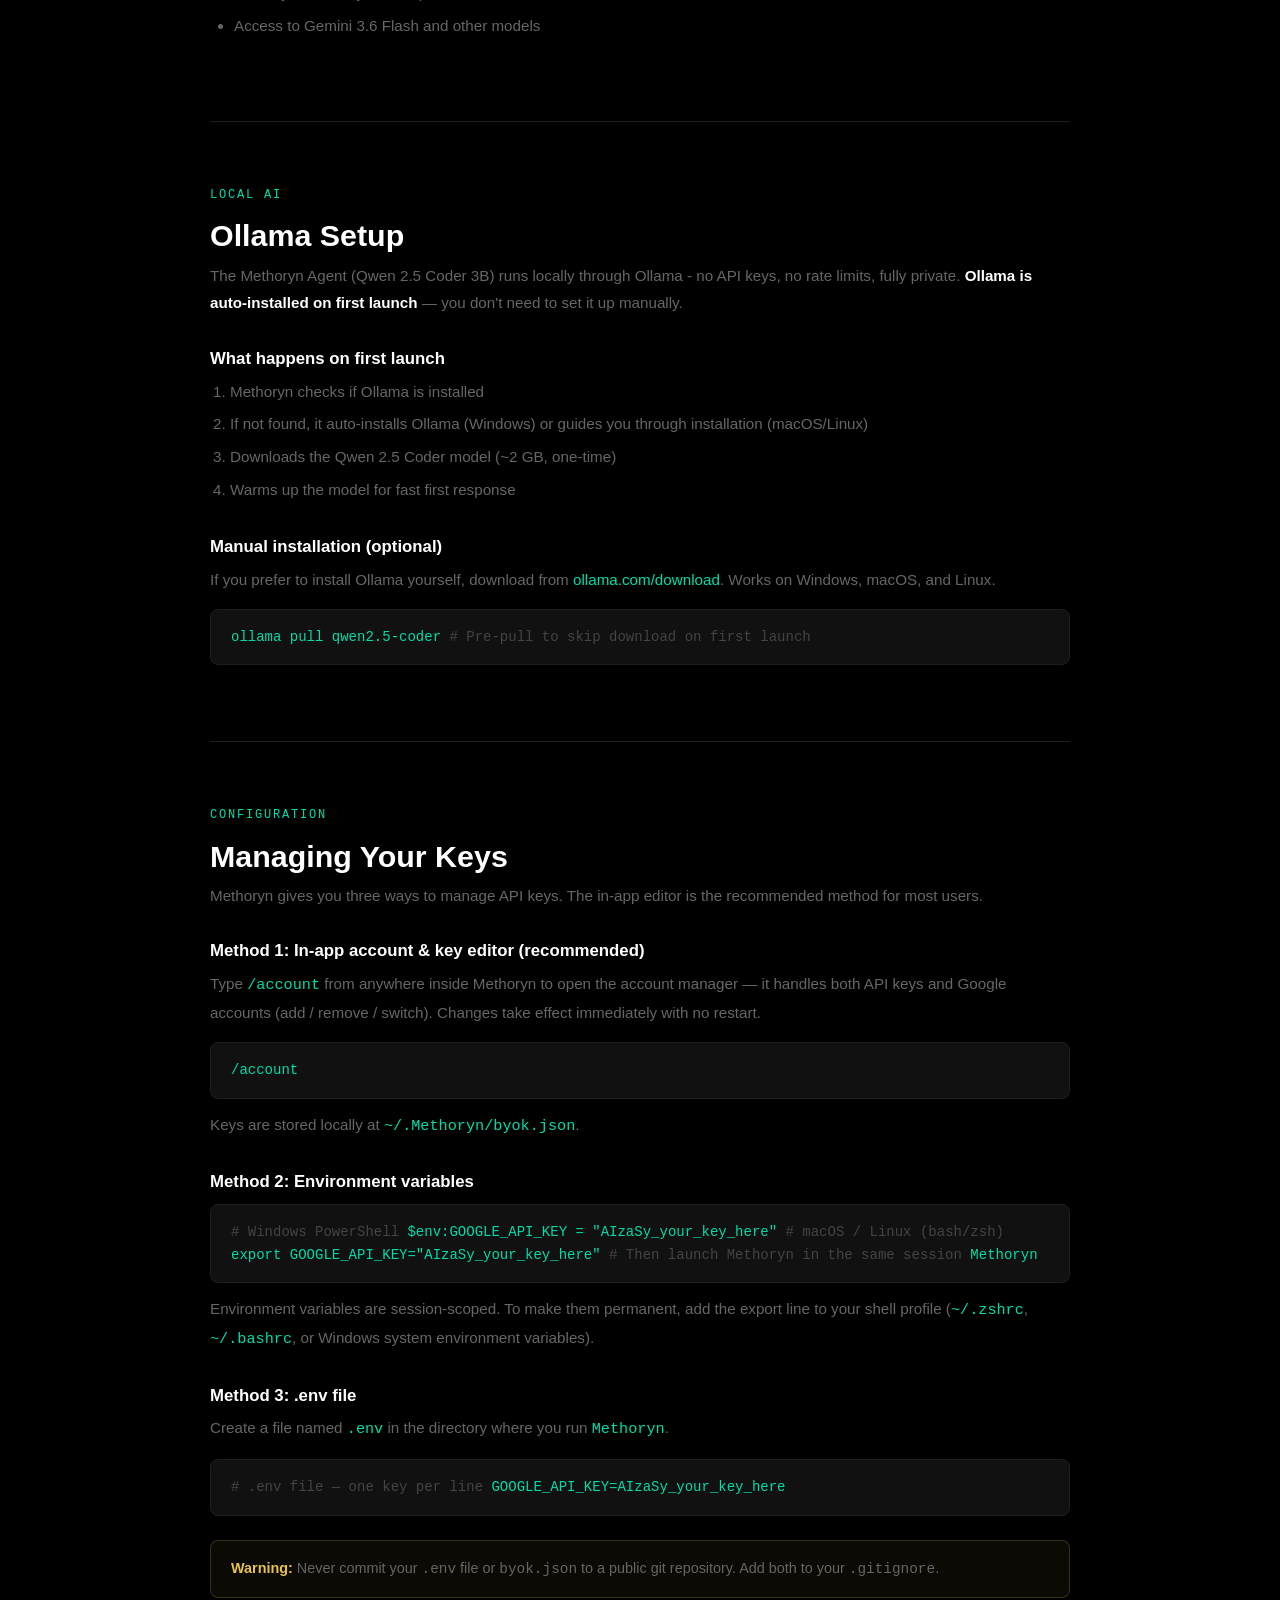
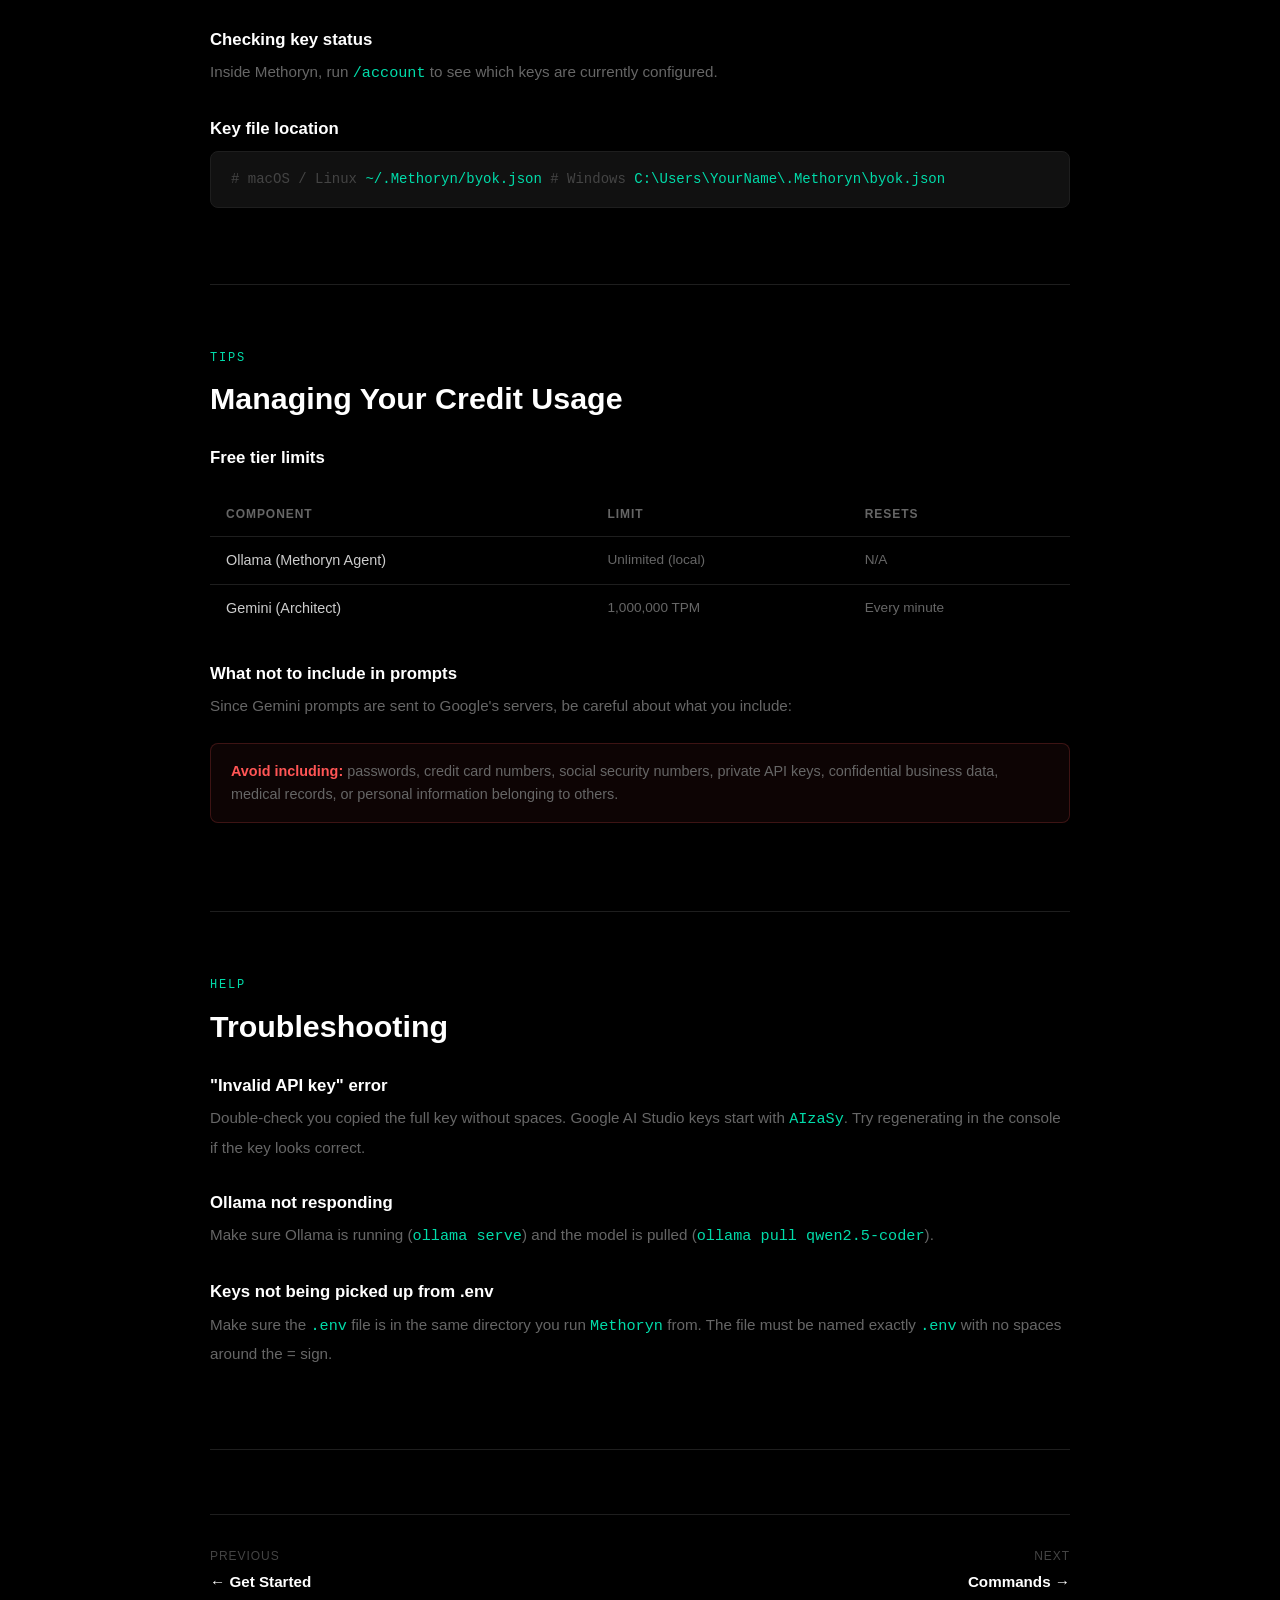
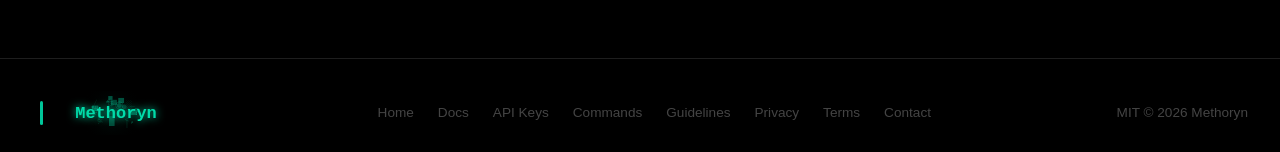
==== commit dca6c3b1: "site: update to v0.1.59" ====
--- a/api-keys.html
+++ b/api-keys.html
@@ -40,7 +40,7 @@
     <div class="docs-section" id="overview">
       <div class="section-label">Overview</div>
       <h2>How Keys Work</h2>
-      <p>Methoryn is a two-agent system. The Methoryn Agent runs locally through Ollama - no API keys required. Architect uses Google AI Studio (Gemini) for image generation and requires a single API key. Google Workspace integration (Gmail, Drive, Docs, Sheets, Slides) uses separate OAuth credentials managed via <code style="color:var(--accent);">/account</code>.</p>
+      <p>Methoryn is a two-agent system. The Methoryn Agent runs locally through Ollama — <strong style="color:#fff;">no API keys required, Ollama is auto-installed</strong>. Architect uses Google AI Studio (Gemini) for image generation and requires a single API key. Google Workspace integration (Gmail, Drive, Docs, Sheets, Slides) uses separate OAuth credentials managed via <code style="color:var(--accent);">/account</code>.</p>
 
       <h3>Where keys are stored</h3>
       <p>Keys saved through the in-app editor are written to <code style="color:var(--accent);">~/.Methoryn/byok.json</code> on your machine. This file is local only — it is never transmitted to Methoryn servers or any third party. The only time a key leaves your machine is when Methoryn makes a direct API call to the provider that key belongs to.</p>
@@ -89,14 +89,20 @@
     <div class="docs-section" id="ollama">
       <div class="section-label">Local AI</div>
       <h2>Ollama Setup</h2>
-      <p>The Methoryn Agent (Qwen 2.5 Coder 3B) runs locally through Ollama - no API keys, no rate limits, fully private.</p>
-
-      <h3>Installing Ollama</h3>
-      <p>Download from <a href="https://ollama.com/download" target="_blank">ollama.com/download</a>. Works on Windows, macOS, and Linux.</p>
-
-      <h3>Pulling the models</h3>
-      <div class="code-block">ollama pull qwen2.5-coder  <span class="comment"># Methoryn Agent</span></div>
-      <p>Methoryn auto-downloads models during first launch if they are not already present, but pre-pulling them avoids a wait on first startup.</p>
+      <p>The Methoryn Agent (Qwen 2.5 Coder 3B) runs locally through Ollama - no API keys, no rate limits, fully private. <strong style="color:#fff;">Ollama is auto-installed on first launch</strong> — you don't need to set it up manually.</p>
+
+      <h3>What happens on first launch</h3>
+      <ol style="padding-left:1.25rem; line-height:2;">
+        <li>Methoryn checks if Ollama is installed</li>
+        <li>If not found, it auto-installs Ollama (Windows) or guides you through installation (macOS/Linux)</li>
+        <li>Downloads the Qwen 2.5 Coder model (~2 GB, one-time)</li>
+        <li>Warms up the model for fast first response</li>
+      </ol>
+
+      <h3>Manual installation (optional)</h3>
+      <p>If you prefer to install Ollama yourself, download from <a href="https://ollama.com/download" target="_blank">ollama.com/download</a>. Works on Windows, macOS, and Linux.</p>
+
+      <div class="code-block">ollama pull qwen2.5-coder  <span class="comment"># Pre-pull to skip download on first launch</span></div>
     </div>
 
     <div class="docs-section" id="managing">
